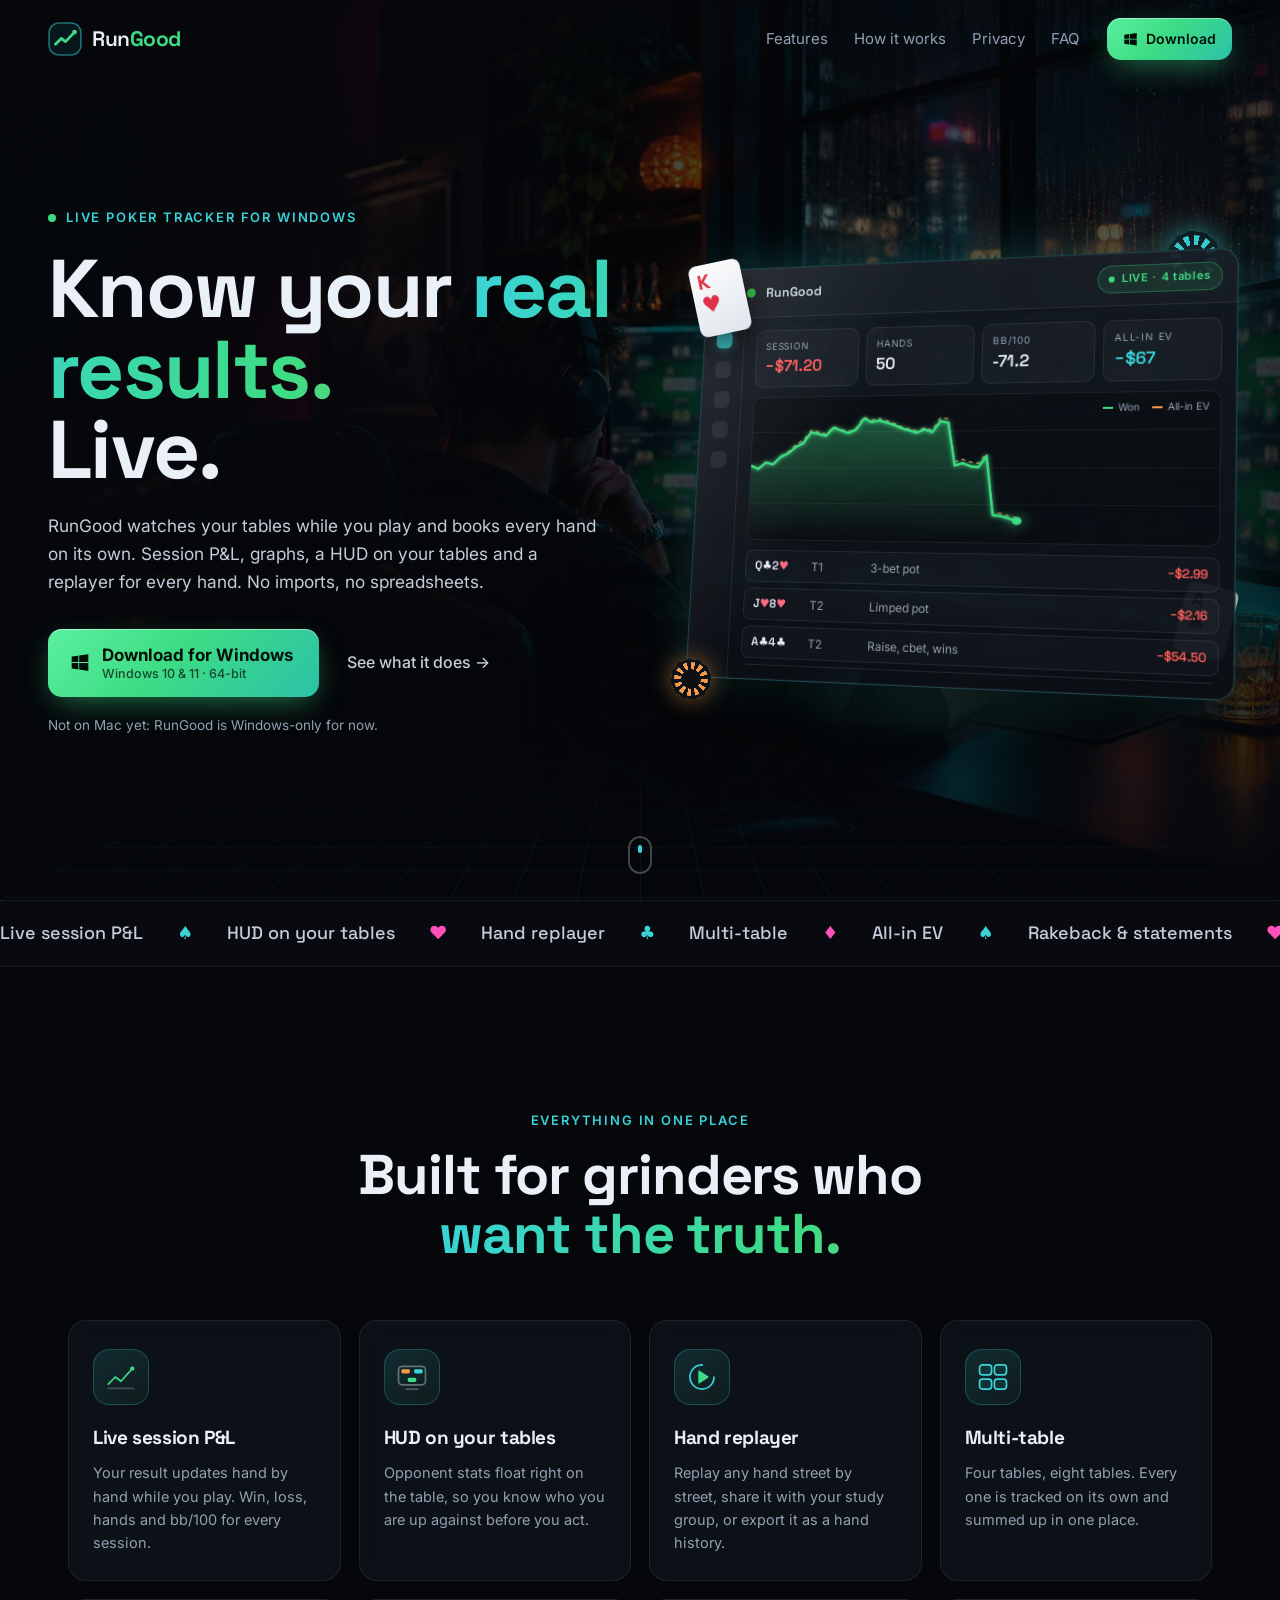
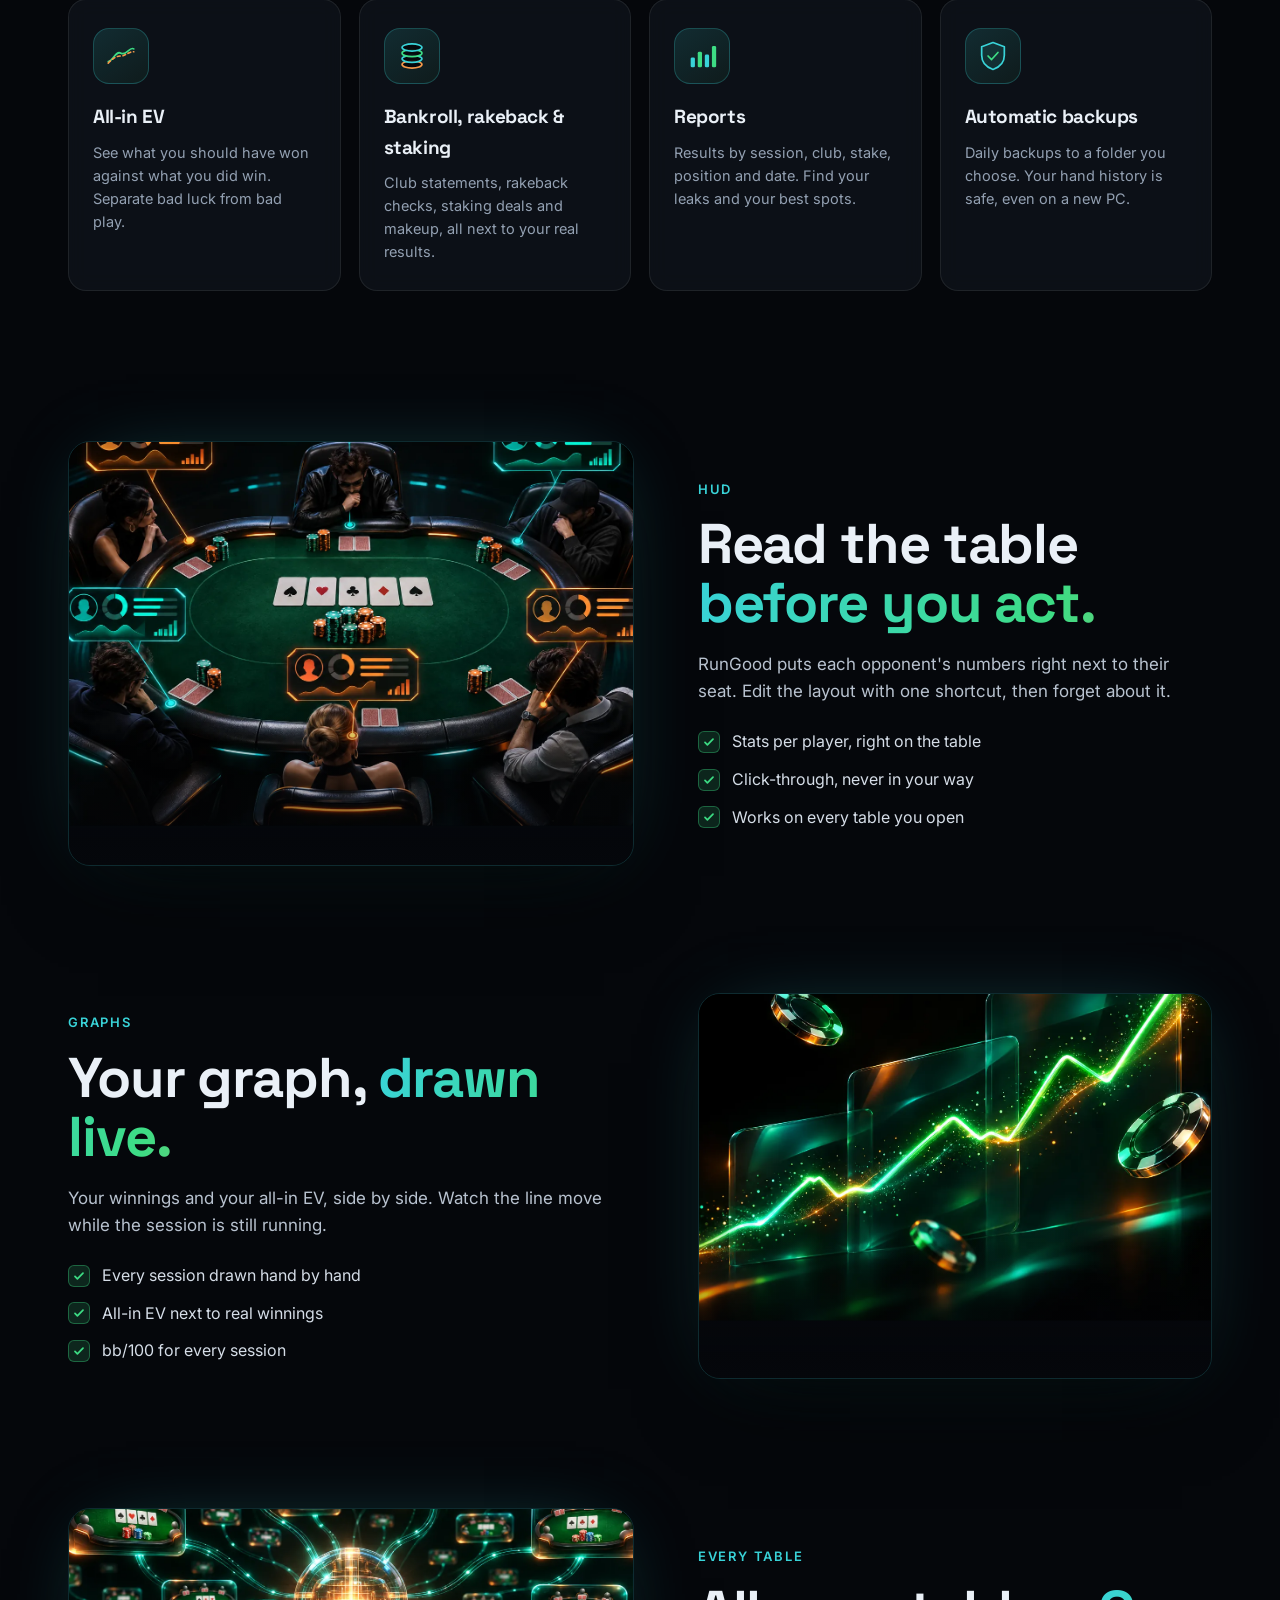
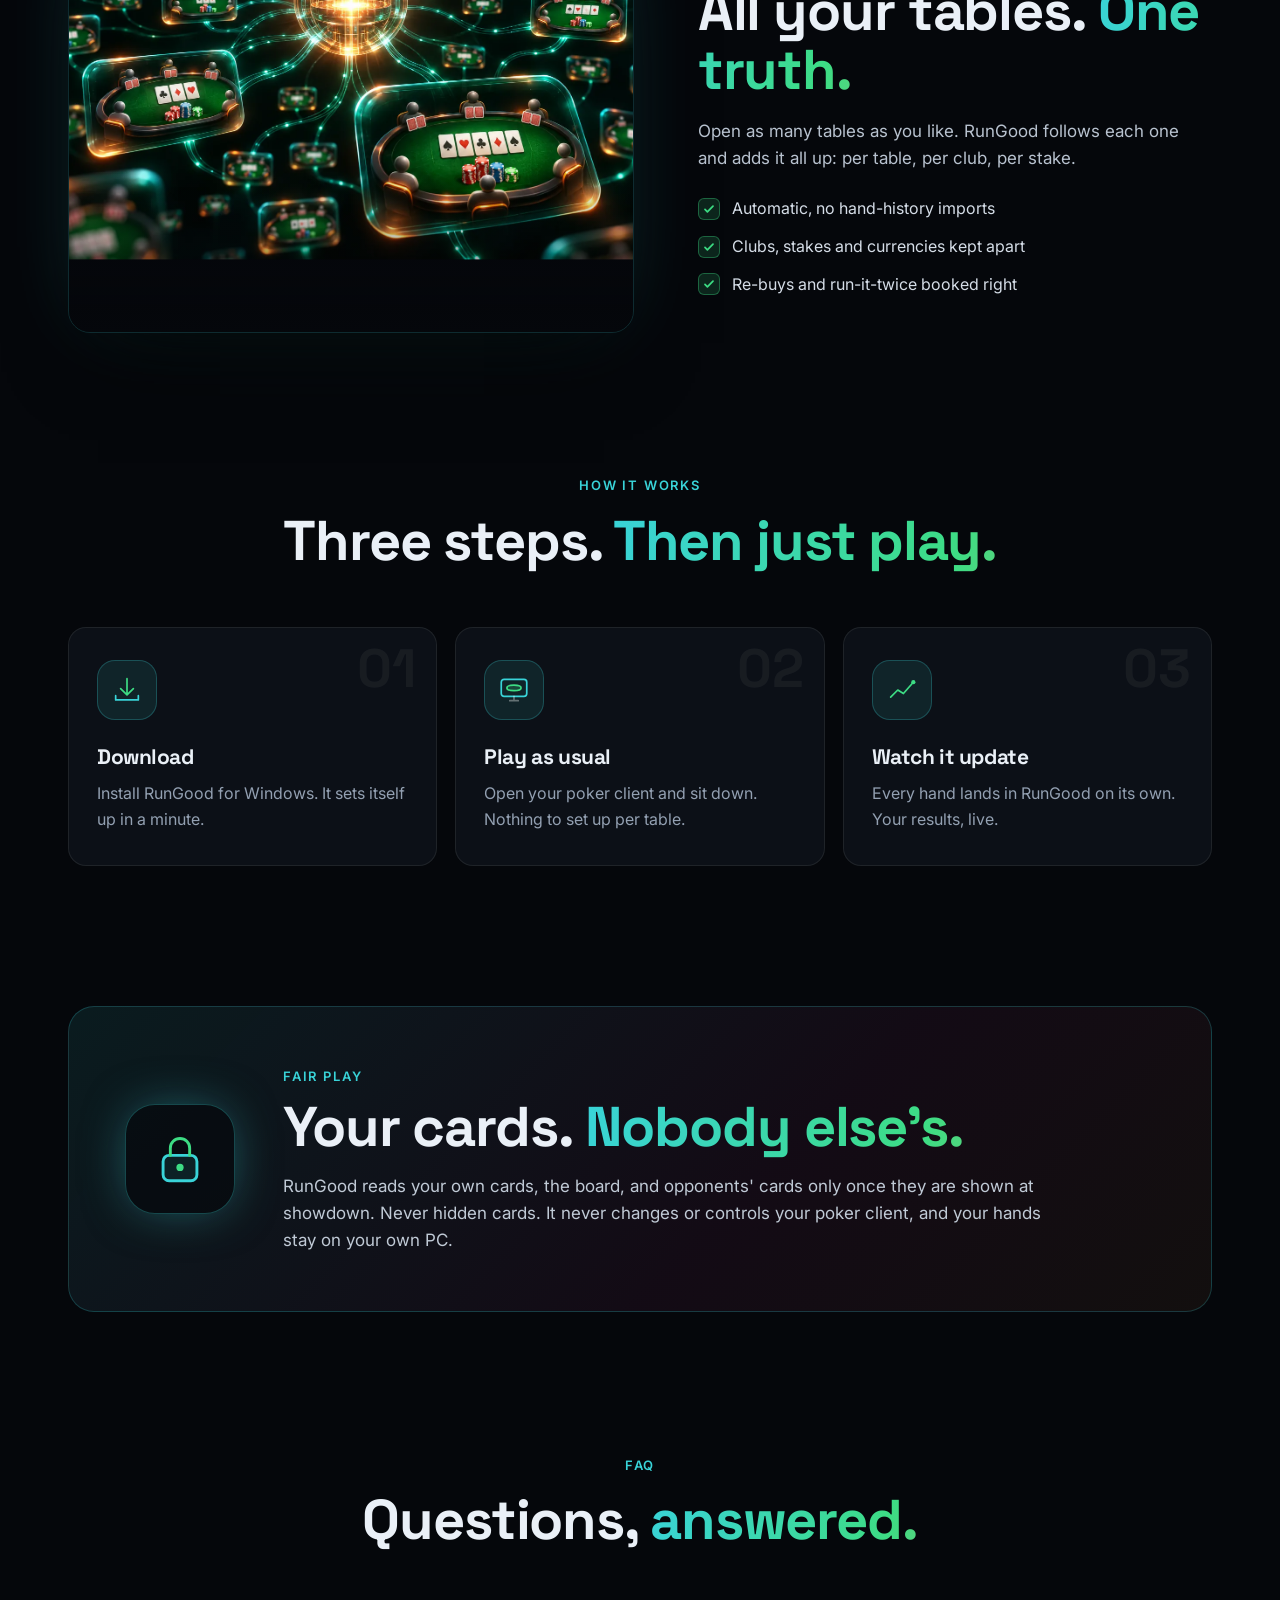
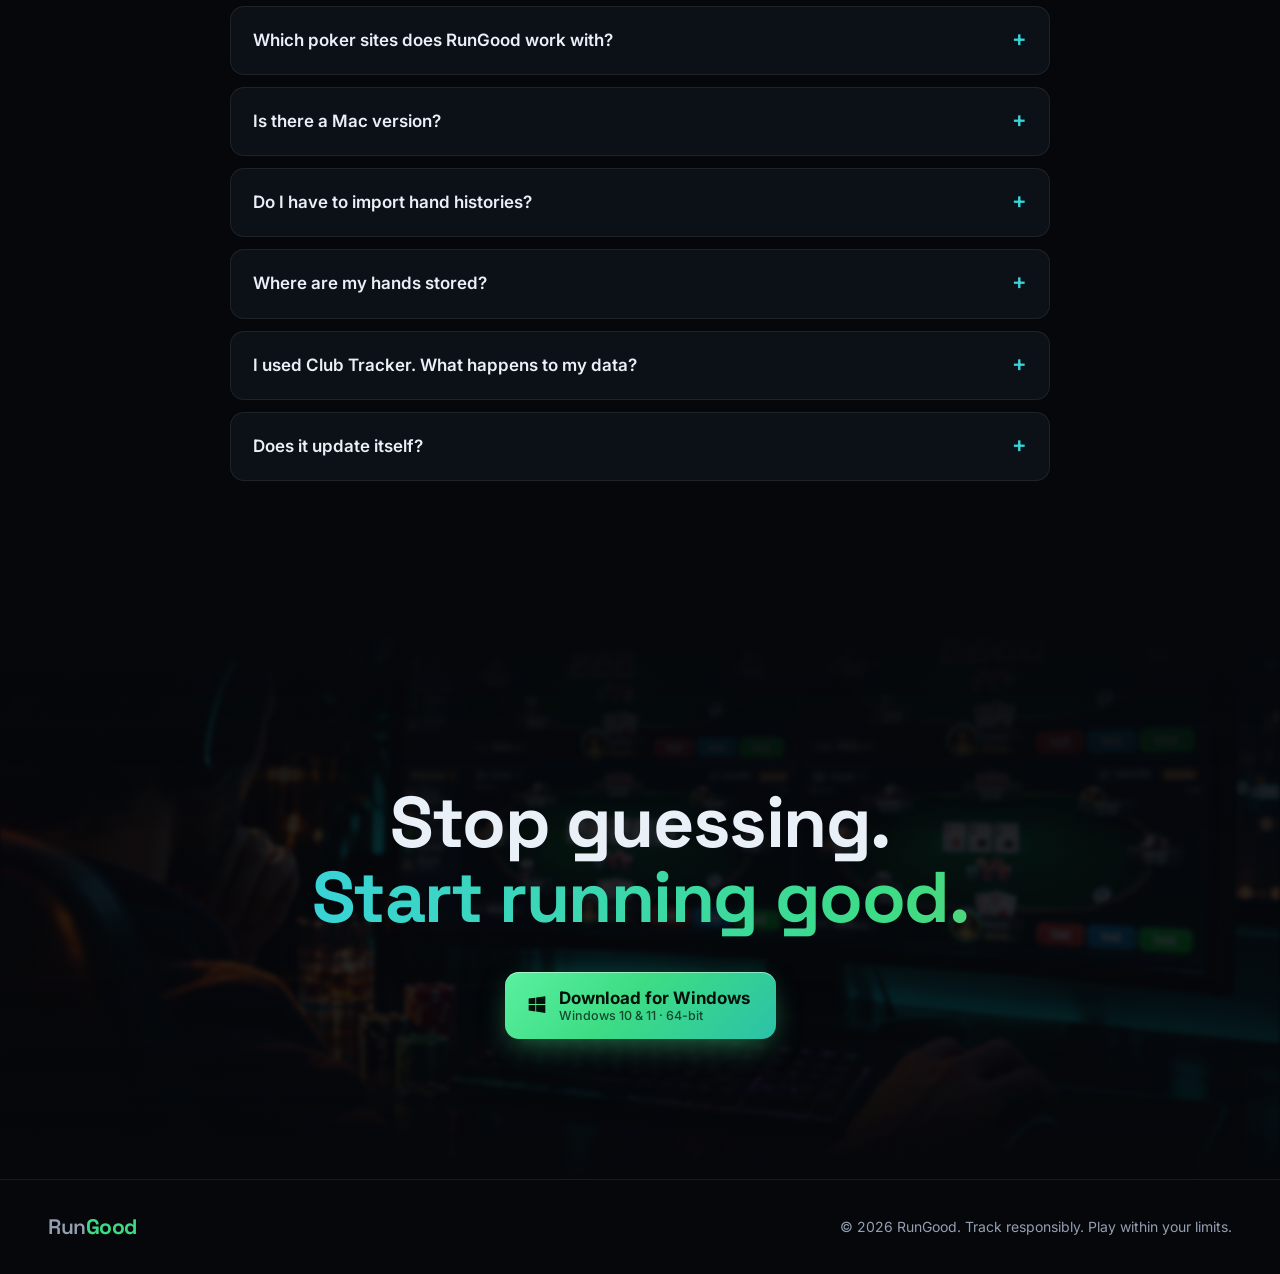
==== index.html @ 69726be5 "RunGood website" ====
<!doctype html>
<html lang="en">
<head>
<meta charset="utf-8">
<meta name="viewport" content="width=device-width, initial-scale=1">
<title>RunGood — Live poker tracker for Windows</title>
<meta name="description" content="RunGood tracks your online poker results live: session P&L, every hand, graphs, a HUD on your tables and a hand replayer. Download for Windows.">
<meta name="theme-color" content="#05070b">
<meta property="og:title" content="RunGood — Know your real results. Live.">
<meta property="og:description" content="Live session P&L, every hand, graphs, HUD and replayer. For Windows.">
<meta property="og:image" content="https://rungood.app/assets/hero-wide.jpg">
<meta property="og:url" content="https://rungood.app/">
<meta name="twitter:card" content="summary_large_image">
<link rel="icon" href="assets/favicon.svg" type="image/svg+xml">
<link rel="preconnect" href="https://fonts.googleapis.com">
<link rel="preconnect" href="https://fonts.gstatic.com" crossorigin>
<link href="https://fonts.googleapis.com/css2?family=Inter:wght@400;500;600&family=Space+Grotesk:wght@500;600;700&display=swap" rel="stylesheet">
<link rel="preload" as="image" href="assets/hero-wide.webp">
<link rel="stylesheet" href="styles.css">
</head>
<body>

<canvas id="bg-particles" aria-hidden="true"></canvas>
<div class="bg-glow" aria-hidden="true"><span class="g1"></span><span class="g2"></span><span class="g3"></span></div>

<header class="nav" id="nav">
  <a class="brand" href="#top" aria-label="RunGood home">
    <span class="brand-mark" aria-hidden="true">
      <svg viewBox="0 0 32 32"><rect x="1" y="1" width="30" height="30" rx="9" class="bm-box"/><path class="bm-line" d="M7 21 L12.5 15.5 L16.5 18.5 L25 9.5"/><circle class="bm-dot" cx="25" cy="9.5" r="2.2"/></svg>
    </span>
    <span class="brand-word">Run<b>Good</b></span>
  </a>
  <nav class="nav-links" aria-label="Main">
    <a href="#features">Features</a>
    <a href="#how">How it works</a>
    <a href="#privacy">Privacy</a>
    <a href="#faq">FAQ</a>
  </nav>
  <a class="btn btn-small" href="download/" data-download><svg class="win" viewBox="0 0 24 24" aria-hidden="true"><path d="M2 4.3 10 3.2v7.7H2zM11 3.1 22 1.5v9.4H11zM2 12h8v7.8l-8-1.1zM11 12h11v9.5l-11-1.6z"/></svg>Download</a>
</header>

<main id="top">

<!-- HERO -->
<section class="hero">
  <div class="hero-media" aria-hidden="true">
    <img class="hero-poster" src="assets/hero-wide.webp" alt="">
    <video class="hero-video" data-src="assets/hero-1.mp4" muted playsinline preload="none"></video>
    <video class="hero-video" data-src="assets/hero-2.mp4" muted playsinline preload="none"></video>
    <div class="hero-shade"></div>
    <div class="hero-grid"></div>
  </div>

  <div class="hero-inner">
    <div class="hero-copy">
      <p class="eyebrow reveal"><span class="pulse-dot"></span>Live poker tracker for Windows</p>
      <h1 class="reveal">Know your <span class="grad">real results.</span><br>Live.</h1>
      <p class="lede reveal">RunGood watches your tables while you play and books every hand on its own. Session P&amp;L, graphs, a HUD on your tables and a replayer for every hand. No imports, no spreadsheets.</p>
      <div class="cta-row reveal">
        <a class="btn btn-big" href="download/" data-download>
          <svg class="win" viewBox="0 0 24 24" aria-hidden="true"><path d="M2 4.3 10 3.2v7.7H2zM11 3.1 22 1.5v9.4H11zM2 12h8v7.8l-8-1.1zM11 12h11v9.5l-11-1.6z"/></svg>
          <span><b>Download for Windows</b><small>Windows 10 &amp; 11 · 64-bit</small></span>
        </a>
        <a class="btn-ghost" href="#features">See what it does <span aria-hidden="true">→</span></a>
      </div>
      <p class="fineprint reveal">Not on Mac yet: RunGood is Windows-only for now.</p>
    </div>

    <!-- 3D app window -->
    <div class="stage reveal" aria-hidden="true">
      <div class="app3d" id="app3d">
        <div class="app-glare"></div>
        <div class="app-top">
          <div class="dots"><i></i><i></i><i></i></div>
          <div class="app-title">RunGood</div>
          <div class="live-pill"><span class="pulse-dot"></span>LIVE · 4 tables</div>
        </div>
        <div class="app-body">
          <aside class="app-side">
            <i class="on"></i><i></i><i></i><i></i><i></i>
          </aside>
          <div class="app-main">
            <div class="kpis">
              <div class="kpi"><span>Session</span><b id="k-pl" class="up">+$0.00</b></div>
              <div class="kpi"><span>Hands</span><b id="k-hands">0</b></div>
              <div class="kpi"><span>bb/100</span><b id="k-bb">0.0</b></div>
              <div class="kpi"><span>All-in EV</span><b id="k-ev" class="teal">+$0</b></div>
            </div>
            <div class="chart">
              <svg viewBox="0 0 400 150" preserveAspectRatio="none">
                <defs>
                  <linearGradient id="fillg" x1="0" x2="0" y1="0" y2="1"><stop offset="0" stop-color="#3ddc84" stop-opacity=".35"/><stop offset="1" stop-color="#3ddc84" stop-opacity="0"/></linearGradient>
                  <filter id="glow"><feGaussianBlur stdDeviation="2.4" result="b"/><feMerge><feMergeNode in="b"/><feMergeNode in="SourceGraphic"/></feMerge></filter>
                </defs>
                <g class="gridlines"><line x1="0" y1="37" x2="400" y2="37"/><line x1="0" y1="75" x2="400" y2="75"/><line x1="0" y1="112" x2="400" y2="112"/></g>
                <path id="ev-path" class="ev-line" d=""/>
                <path id="fill-path" fill="url(#fillg)" d=""/>
                <path id="line-path" class="pl-line" filter="url(#glow)" d=""/>
                <circle id="line-dot" r="4" class="pl-dot"/>
              </svg>
              <div class="legend"><span class="lg-pl">Won</span><span class="lg-ev">All-in EV</span></div>
            </div>
            <div class="hands" id="hands"></div>
          </div>
        </div>
      </div>
      <div class="app-shadow"></div>
      <div class="float-chip c1"></div><div class="float-chip c2"></div><div class="float-card k1">A<span>♠</span></div><div class="float-card k2 red">K<span>♥</span></div>
    </div>
  </div>

  <div class="scroll-hint" aria-hidden="true"><span></span></div>
</section>

<!-- MARQUEE -->
<section class="marquee" aria-label="Highlights">
  <div class="marquee-track">
    <span>Live session P&amp;L</span><i>♠</i><span>HUD on your tables</span><i class="r">♥</i><span>Hand replayer</span><i>♣</i><span>Multi-table</span><i class="r">♦</i><span>All-in EV</span><i>♠</i><span>Rakeback &amp; statements</span><i class="r">♥</i><span>Staking deals</span><i>♣</i><span>Automatic backups</span><i class="r">♦</i>
    <span>Live session P&amp;L</span><i>♠</i><span>HUD on your tables</span><i class="r">♥</i><span>Hand replayer</span><i>♣</i><span>Multi-table</span><i class="r">♦</i><span>All-in EV</span><i>♠</i><span>Rakeback &amp; statements</span><i class="r">♥</i><span>Staking deals</span><i>♣</i><span>Automatic backups</span><i class="r">♦</i>
  </div>
</section>

<!-- FEATURES -->
<section class="section" id="features">
  <div class="section-head reveal">
    <p class="eyebrow">Everything in one place</p>
    <h2>Built for grinders who<br><span class="grad">want the truth.</span></h2>
  </div>
  <div class="features">
    <article class="feature reveal">
      <div class="ico ico-pl"><svg viewBox="0 0 48 48"><path class="ln" d="M6 34 L16 24 L24 30 L40 12"/><circle class="pt" cx="40" cy="12" r="3"/><path class="base" d="M6 40 H42"/></svg></div>
      <h3>Live session P&amp;L</h3>
      <p>Your result updates hand by hand while you play. Win, loss, hands and bb/100 for every session.</p>
    </article>
    <article class="feature reveal">
      <div class="ico ico-hud"><svg viewBox="0 0 48 48"><rect class="frame" x="5" y="9" width="38" height="26" rx="5"/><rect class="tag t1" x="9" y="13" width="12" height="6" rx="2"/><rect class="tag t2" x="27" y="13" width="12" height="6" rx="2"/><rect class="tag t3" x="18" y="25" width="12" height="6" rx="2"/><path class="base" d="M16 41 H32"/></svg></div>
      <h3>HUD on your tables</h3>
      <p>Opponent stats float right on the table, so you know who you are up against before you act.</p>
    </article>
    <article class="feature reveal">
      <div class="ico ico-replay"><svg viewBox="0 0 48 48"><circle class="ring" cx="24" cy="24" r="17"/><path class="play" d="M20 16 L32 24 L20 32 Z"/></svg></div>
      <h3>Hand replayer</h3>
      <p>Replay any hand street by street, share it with your study group, or export it as a hand history.</p>
    </article>
    <article class="feature reveal">
      <div class="ico ico-multi"><svg viewBox="0 0 48 48"><rect class="tb a" x="5" y="7" width="17" height="14" rx="4"/><rect class="tb b" x="26" y="7" width="17" height="14" rx="4"/><rect class="tb c" x="5" y="27" width="17" height="14" rx="4"/><rect class="tb d" x="26" y="27" width="17" height="14" rx="4"/></svg></div>
      <h3>Multi-table</h3>
      <p>Four tables, eight tables. Every one is tracked on its own and summed up in one place.</p>
    </article>
    <article class="feature reveal">
      <div class="ico ico-ev"><svg viewBox="0 0 48 48"><path class="ln" d="M6 32 C14 30 16 16 24 20 S36 10 42 14"/><path class="ln2" d="M6 34 C14 26 18 24 24 24 S34 18 42 18"/></svg></div>
      <h3>All-in EV</h3>
      <p>See what you should have won against what you did win. Separate bad luck from bad play.</p>
    </article>
    <article class="feature reveal">
      <div class="ico ico-bank"><svg viewBox="0 0 48 48"><ellipse class="chip c1" cx="24" cy="36" rx="14" ry="5"/><ellipse class="chip c2" cx="24" cy="28" rx="14" ry="5"/><ellipse class="chip c3" cx="24" cy="20" rx="14" ry="5"/><ellipse class="chip c4" cx="24" cy="12" rx="14" ry="5"/></svg></div>
      <h3>Bankroll, rakeback &amp; staking</h3>
      <p>Club statements, rakeback checks, staking deals and makeup, all next to your real results.</p>
    </article>
    <article class="feature reveal">
      <div class="ico ico-report"><svg viewBox="0 0 48 48"><rect class="bar b1" x="8" y="26" width="6" height="14" rx="2"/><rect class="bar b2" x="18" y="18" width="6" height="22" rx="2"/><rect class="bar b3" x="28" y="22" width="6" height="18" rx="2"/><rect class="bar b4" x="38" y="10" width="6" height="30" rx="2"/></svg></div>
      <h3>Reports</h3>
      <p>Results by session, club, stake, position and date. Find your leaks and your best spots.</p>
    </article>
    <article class="feature reveal">
      <div class="ico ico-backup"><svg viewBox="0 0 48 48"><path class="shield" d="M24 5 L40 11 V23 C40 33 33 40 24 43 C15 40 8 33 8 23 V11 Z"/><path class="check" d="M17 24 L22 29 L31 19"/></svg></div>
      <h3>Automatic backups</h3>
      <p>Daily backups to a folder you choose. Your hand history is safe, even on a new PC.</p>
    </article>
  </div>
</section>

<!-- SHOWCASE -->
<section class="showcase">
  <div class="show-row reveal">
    <div class="show-art tilt"><img src="assets/art-hud.webp" alt="Poker table with glowing stat badges above every seat" loading="lazy"></div>
    <div class="show-copy">
      <p class="eyebrow">HUD</p>
      <h2>Read the table <span class="grad">before you act.</span></h2>
      <p>RunGood puts each opponent's numbers right next to their seat. Edit the layout with one shortcut, then forget about it.</p>
      <ul class="ticks"><li>Stats per player, right on the table</li><li>Click-through, never in your way</li><li>Works on every table you open</li></ul>
    </div>
  </div>
  <div class="show-row flip reveal">
    <div class="show-art tilt"><img src="assets/art-graph.webp" alt="Glowing results graph rising through glass panels" loading="lazy"></div>
    <div class="show-copy">
      <p class="eyebrow">Graphs</p>
      <h2>Your graph, <span class="grad">drawn live.</span></h2>
      <p>Your winnings and your all-in EV, side by side. Watch the line move while the session is still running.</p>
      <ul class="ticks"><li>Every session drawn hand by hand</li><li>All-in EV next to real winnings</li><li>bb/100 for every session</li></ul>
    </div>
  </div>
  <div class="show-row reveal">
    <div class="show-art tilt"><img src="assets/art-tables.webp" alt="Many poker tables connected to one glowing core" loading="lazy"></div>
    <div class="show-copy">
      <p class="eyebrow">Every table</p>
      <h2>All your tables. <span class="grad">One truth.</span></h2>
      <p>Open as many tables as you like. RunGood follows each one and adds it all up: per table, per club, per stake.</p>
      <ul class="ticks"><li>Automatic, no hand-history imports</li><li>Clubs, stakes and currencies kept apart</li><li>Re-buys and run-it-twice booked right</li></ul>
    </div>
  </div>
</section>

<!-- HOW -->
<section class="section" id="how">
  <div class="section-head reveal">
    <p class="eyebrow">How it works</p>
    <h2>Three steps. <span class="grad">Then just play.</span></h2>
  </div>
  <ol class="steps">
    <li class="step reveal"><span class="num">01</span><div class="step-ico"><svg viewBox="0 0 48 48"><path class="arrow" d="M24 8 V30 M15 22 L24 31 L33 22"/><path class="tray" d="M8 32 V38 H40 V32"/></svg></div><h3>Download</h3><p>Install RunGood for Windows. It sets itself up in a minute.</p></li>
    <li class="step reveal"><span class="num">02</span><div class="step-ico"><svg viewBox="0 0 48 48"><rect class="scr" x="6" y="9" width="36" height="24" rx="4"/><path class="tbl" d="M14 21 C14 16 34 16 34 21 C34 26 14 26 14 21 Z"/><path class="stand" d="M18 39 H30 M24 33 V39"/></svg></div><h3>Play as usual</h3><p>Open your poker client and sit down. Nothing to set up per table.</p></li>
    <li class="step reveal"><span class="num">03</span><div class="step-ico"><svg viewBox="0 0 48 48"><path class="ln" d="M8 34 L18 24 L26 29 L40 13"/><circle class="pt" cx="40" cy="13" r="3"/></svg></div><h3>Watch it update</h3><p>Every hand lands in RunGood on its own. Your results, live.</p></li>
  </ol>
</section>

<!-- PRIVACY -->
<section class="section privacy" id="privacy">
  <div class="privacy-card reveal">
    <div class="lock"><svg viewBox="0 0 48 48"><rect class="body" x="10" y="21" width="28" height="21" rx="5"/><path class="shackle" d="M16 21 V15 A8 8 0 0 1 32 15 V21"/><circle class="key" cx="24" cy="31" r="3"/></svg></div>
    <div>
      <p class="eyebrow">Fair play</p>
      <h2>Your cards. <span class="grad">Nobody else's.</span></h2>
      <p>RunGood reads your own cards, the board, and opponents' cards only once they are shown at showdown. Never hidden cards. It never changes or controls your poker client, and your hands stay on your own PC.</p>
    </div>
  </div>
</section>

<!-- FAQ -->
<section class="section" id="faq">
  <div class="section-head reveal">
    <p class="eyebrow">FAQ</p>
    <h2>Questions, <span class="grad">answered.</span></h2>
  </div>
  <div class="faq">
    <details class="reveal"><summary>Which poker sites does RunGood work with?</summary><p>RunGood is built for ClubGG cash games today. More poker apps are planned.</p></details>
    <details class="reveal"><summary>Is there a Mac version?</summary><p>Not yet. RunGood runs on Windows 10 and 11 (64-bit).</p></details>
    <details class="reveal"><summary>Do I have to import hand histories?</summary><p>No. RunGood picks up every hand on its own while you play.</p></details>
    <details class="reveal"><summary>Where are my hands stored?</summary><p>On your own PC. You can add automatic backups to any folder you like.</p></details>
    <details class="reveal"><summary>I used Club Tracker. What happens to my data?</summary><p>RunGood is the new name for Club Tracker. It updates itself and keeps all your hands, settings and nicknames.</p></details>
    <details class="reveal"><summary>Does it update itself?</summary><p>Yes. New versions install on their own the next time you open RunGood.</p></details>
  </div>
</section>

<!-- FINAL CTA -->
<section class="final">
  <div class="final-inner reveal">
    <h2>Stop guessing.<br><span class="grad">Start running good.</span></h2>
    <a class="btn btn-big" href="download/" data-download>
      <svg class="win" viewBox="0 0 24 24" aria-hidden="true"><path d="M2 4.3 10 3.2v7.7H2zM11 3.1 22 1.5v9.4H11zM2 12h8v7.8l-8-1.1zM11 12h11v9.5l-11-1.6z"/></svg>
      <span><b>Download for Windows</b><small>Windows 10 &amp; 11 · 64-bit</small></span>
    </a>
  </div>
</section>

</main>

<footer class="foot">
  <span class="brand-word">Run<b>Good</b></span>
  <span>© 2026 RunGood. Track responsibly. Play within your limits.</span>
</footer>

<script src="main.js" defer></script>
</body>
</html>
---- styles.css ----
:root {
  --bg: #05070b;
  --bg2: #0a0e15;
  --surface: rgba(16, 21, 29, .72);
  --line: rgba(255, 255, 255, .08);
  --ink: #eaf0f7;
  --muted: #93a0b2;
  --teal: #39d3d8;
  --green: #3ddc84;
  --orange: #f5994a;
  --pink: #ff4fb8;
  --red: #ff5b5b;
  --radius: 18px;
  --head: 'Space Grotesk', system-ui, sans-serif;
  --body: 'Inter', system-ui, sans-serif;
  color-scheme: dark;
}
* { box-sizing: border-box; }
html { scroll-behavior: smooth; }
body {
  margin: 0; background: var(--bg); color: var(--ink); font: 400 16px/1.6 var(--body);
  -webkit-font-smoothing: antialiased; overflow-x: hidden;
}
img { max-width: 100%; display: block; }
a { color: inherit; }
h1, h2, h3 { font-family: var(--head); letter-spacing: -.02em; margin: 0; }
p { margin: 0; }

.grad {
  background: linear-gradient(100deg, var(--teal) 0%, var(--green) 45%, var(--orange) 100%);
  background-size: 200% 100%;
  -webkit-background-clip: text; background-clip: text; color: transparent;
  animation: gradshift 8s ease-in-out infinite;
}
@keyframes gradshift { 0%,100% { background-position: 0% 50%; } 50% { background-position: 100% 50%; } }

/* ---------- ambient background ---------- */
#bg-particles { position: fixed; inset: 0; width: 100%; height: 100%; z-index: 0; pointer-events: none; opacity: .55; }
.bg-glow { position: fixed; inset: 0; z-index: 0; pointer-events: none; overflow: hidden; }
.bg-glow span { position: absolute; width: 46vmax; height: 46vmax; border-radius: 50%; filter: blur(90px); opacity: .16; }
.bg-glow .g1 { background: var(--teal); left: -12vmax; top: 60vh; animation: drift1 26s ease-in-out infinite; }
.bg-glow .g2 { background: var(--pink); right: -16vmax; top: 120vh; animation: drift2 32s ease-in-out infinite; opacity: .10; }
.bg-glow .g3 { background: var(--orange); left: 30vw; top: 220vh; animation: drift1 38s ease-in-out infinite reverse; opacity: .08; }
@keyframes drift1 { 0%,100% { transform: translate(0,0) scale(1); } 50% { transform: translate(8vw,-6vh) scale(1.15); } }
@keyframes drift2 { 0%,100% { transform: translate(0,0) scale(1); } 50% { transform: translate(-10vw,8vh) scale(.9); } }
main, .foot, .nav { position: relative; z-index: 1; }

/* ---------- nav ---------- */
.nav {
  position: fixed; top: 0; left: 0; right: 0; z-index: 50; display: flex; align-items: center; gap: 28px;
  padding: 18px clamp(16px, 4vw, 48px); transition: background .3s, backdrop-filter .3s, padding .3s, border-color .3s;
  border-bottom: 1px solid transparent;
}
.nav.scrolled { background: rgba(5,7,11,.72); backdrop-filter: blur(14px) saturate(1.4); -webkit-backdrop-filter: blur(14px) saturate(1.4); padding-top: 12px; padding-bottom: 12px; border-color: var(--line); }
.brand { display: flex; align-items: center; gap: 10px; text-decoration: none; }
.brand-mark svg { width: 34px; height: 34px; display: block; }
.bm-box { fill: rgba(57,211,216,.08); stroke: rgba(57,211,216,.5); stroke-width: 1.5; }
.bm-line { fill: none; stroke: var(--green); stroke-width: 2.6; stroke-linecap: round; stroke-linejoin: round; stroke-dasharray: 30; stroke-dashoffset: 30; animation: draw 2.6s ease-out .3s forwards, glowpulse 3s ease-in-out 3s infinite; }
.bm-dot { fill: var(--green); animation: blink 2s ease-in-out infinite; }
@keyframes draw { to { stroke-dashoffset: 0; } }
@keyframes glowpulse { 0%,100% { filter: drop-shadow(0 0 0 rgba(61,220,132,0)); } 50% { filter: drop-shadow(0 0 4px rgba(61,220,132,.9)); } }
@keyframes blink { 0%,100% { opacity: 1; } 50% { opacity: .35; } }
.brand-word { font-family: var(--head); font-weight: 600; font-size: 21px; letter-spacing: -.02em; }
.brand-word b { font-weight: 700; color: var(--green); }
.nav-links { display: flex; gap: 26px; margin-left: auto; }
.nav-links a { text-decoration: none; color: var(--muted); font-size: 15px; transition: color .2s; }
.nav-links a:hover { color: var(--ink); }

/* ---------- buttons ---------- */
.btn {
  position: relative; display: inline-flex; align-items: center; gap: 12px; text-decoration: none; color: #04110a;
  background: linear-gradient(135deg, #5af0a0, var(--green) 45%, #2bc2a8); border-radius: 14px; font-weight: 600;
  box-shadow: 0 10px 30px -8px rgba(61,220,132,.55), inset 0 1px 0 rgba(255,255,255,.45); overflow: hidden;
  transition: transform .2s, box-shadow .2s;
}
.btn::after { content: ''; position: absolute; inset: 0; background: linear-gradient(110deg, transparent 30%, rgba(255,255,255,.5) 50%, transparent 70%); transform: translateX(-120%); animation: shine 4.5s ease-in-out infinite; }
@keyframes shine { 0%, 60% { transform: translateX(-120%); } 85%, 100% { transform: translateX(120%); } }
.btn:hover { transform: translateY(-2px); box-shadow: 0 16px 40px -8px rgba(61,220,132,.7), inset 0 1px 0 rgba(255,255,255,.5); }
.btn .win { width: 20px; height: 20px; fill: currentColor; flex: none; }
.btn-small { padding: 10px 16px; font-size: 14px; gap: 8px; }
.btn-small .win { width: 15px; height: 15px; }
.btn-big { padding: 16px 26px 16px 22px; }
.btn-big span { display: flex; flex-direction: column; line-height: 1.2; text-align: left; }
.btn-big b { font-size: 17px; }
.btn-big small { font-size: 12.5px; font-weight: 500; opacity: .72; }
.btn-ghost { color: var(--ink); text-decoration: none; font-weight: 500; padding: 14px 6px; opacity: .85; transition: opacity .2s; }
.btn-ghost:hover { opacity: 1; }
.btn-ghost span { display: inline-block; transition: transform .2s; }
.btn-ghost:hover span { transform: translateX(4px); }

/* ---------- hero ---------- */
.hero { position: relative; min-height: 100vh; min-height: 100svh; display: flex; align-items: center; overflow: hidden; }
.hero-media { position: absolute; inset: 0; z-index: 0; }
.hero-poster, .hero-video { position: absolute; inset: 0; width: 100%; height: 100%; object-fit: cover; }
.hero-video { opacity: 0; transition: opacity 1.4s ease; }
.hero-video.on { opacity: 1; }
.hero-poster, .hero-video { filter: saturate(1.15) brightness(.62); transform: scale(1.04); }
.hero-shade {
  position: absolute; inset: 0;
  background:
    linear-gradient(90deg, rgba(5,7,11,.96) 0%, rgba(5,7,11,.82) 34%, rgba(5,7,11,.35) 62%, rgba(5,7,11,.55) 100%),
    linear-gradient(180deg, rgba(5,7,11,.55) 0%, rgba(5,7,11,0) 25%, rgba(5,7,11,0) 70%, var(--bg) 100%);
}
.hero-grid {
  position: absolute; inset: -50% 0 0; opacity: .14;
  background-image: linear-gradient(rgba(57,211,216,.5) 1px, transparent 1px), linear-gradient(90deg, rgba(57,211,216,.5) 1px, transparent 1px);
  background-size: 64px 64px; transform: perspective(600px) rotateX(62deg); transform-origin: bottom;
  mask-image: linear-gradient(0deg, #000 0%, transparent 55%); -webkit-mask-image: linear-gradient(0deg, #000 0%, transparent 55%);
  animation: gridmove 6s linear infinite;
}
@keyframes gridmove { to { background-position: 0 64px; } }
.hero-inner {
  position: relative; z-index: 2; width: 100%; max-width: 1320px; margin: 0 auto; padding: 120px clamp(16px, 4vw, 48px) 80px;
  display: grid; grid-template-columns: minmax(0, 1.02fr) minmax(0, 1fr); gap: clamp(24px, 4vw, 64px); align-items: center;
}
.eyebrow { display: inline-flex; align-items: center; gap: 10px; color: var(--teal); font-weight: 600; font-size: 13px; letter-spacing: .14em; text-transform: uppercase; }
.pulse-dot { width: 8px; height: 8px; border-radius: 50%; background: var(--green); box-shadow: 0 0 0 0 rgba(61,220,132,.7); animation: pulse 2s infinite; flex: none; }
@keyframes pulse { 0% { box-shadow: 0 0 0 0 rgba(61,220,132,.7); } 70% { box-shadow: 0 0 0 10px rgba(61,220,132,0); } 100% { box-shadow: 0 0 0 0 rgba(61,220,132,0); } }
h1 { font-size: clamp(44px, 6.4vw, 88px); line-height: .98; font-weight: 700; margin: 20px 0 22px; }
.lede { color: #c4cdd9; font-size: clamp(16px, 1.35vw, 19px); max-width: 560px; }
.cta-row { display: flex; flex-wrap: wrap; align-items: center; gap: 14px 22px; margin-top: 34px; }
.fineprint { margin-top: 18px; color: var(--muted); font-size: 13.5px; }

/* 3D app window */
.stage { position: relative; perspective: 1400px; height: 520px; display: flex; align-items: center; justify-content: center; }
.app3d {
  position: relative; width: min(560px, 100%); border-radius: 18px; overflow: hidden;
  background: linear-gradient(180deg, rgba(18,24,33,.94), rgba(10,14,20,.96));
  border: 1px solid rgba(57,211,216,.25);
  box-shadow: 0 40px 90px -20px rgba(0,0,0,.85), 0 0 0 1px rgba(255,255,255,.04) inset, 0 0 60px -10px rgba(57,211,216,.35);
  transform-style: preserve-3d; transform: rotateY(-16deg) rotateX(7deg);
  animation: sway 9s ease-in-out infinite; will-change: transform;
}
@keyframes sway {
  0%,100% { transform: translateY(0) rotateY(-17deg) rotateX(7deg) rotateZ(.5deg); }
  50% { transform: translateY(-14px) rotateY(-6deg) rotateX(4deg) rotateZ(-.4deg); }
}
.app-glare { position: absolute; inset: 0; pointer-events: none; z-index: 3; background: linear-gradient(115deg, rgba(255,255,255,.10) 0%, rgba(255,255,255,0) 32%); mix-blend-mode: screen; }
.app-shadow { position: absolute; bottom: 8px; left: 18%; right: 18%; height: 40px; border-radius: 50%; background: radial-gradient(rgba(57,211,216,.35), transparent 70%); filter: blur(20px); animation: shadowpulse 9s ease-in-out infinite; }
@keyframes shadowpulse { 0%,100% { transform: scaleX(1); opacity: .8; } 50% { transform: scaleX(.85); opacity: .5; } }
.app-top { display: flex; align-items: center; gap: 12px; padding: 12px 14px; border-bottom: 1px solid var(--line); background: rgba(255,255,255,.02); }
.dots { display: flex; gap: 6px; }
.dots i { width: 10px; height: 10px; border-radius: 50%; background: #2a313b; }
.dots i:first-child { background: #ff5f57; } .dots i:nth-child(2) { background: #febc2e; } .dots i:nth-child(3) { background: #28c840; }
.app-title { font-family: var(--head); font-weight: 600; font-size: 14px; color: #cfd8e3; }
.live-pill { margin-left: auto; display: flex; align-items: center; gap: 7px; font-size: 11px; font-weight: 600; letter-spacing: .06em; color: var(--green); background: rgba(61,220,132,.1); border: 1px solid rgba(61,220,132,.3); padding: 4px 10px; border-radius: 99px; }
.live-pill .pulse-dot { width: 6px; height: 6px; }
.app-body { display: flex; }
.app-side { width: 46px; padding: 14px 0; display: flex; flex-direction: column; align-items: center; gap: 14px; border-right: 1px solid var(--line); }
.app-side i { width: 18px; height: 18px; border-radius: 6px; background: rgba(255,255,255,.07); }
.app-side i.on { background: var(--teal); box-shadow: 0 0 12px rgba(57,211,216,.6); }
.app-main { flex: 1; padding: 14px; min-width: 0; }
.kpis { display: grid; grid-template-columns: repeat(4, minmax(0,1fr)); gap: 8px; }
.kpi { background: rgba(255,255,255,.03); border: 1px solid var(--line); border-radius: 10px; padding: 8px 10px; min-width: 0; }
.kpi span { display: block; font-size: 10px; color: var(--muted); text-transform: uppercase; letter-spacing: .08em; }
.kpi b { display: block; font-family: var(--head); font-size: 17px; font-weight: 600; white-space: nowrap; overflow: hidden; text-overflow: ellipsis; transition: color .3s; }
.kpi b.up { color: var(--green); } .kpi b.down { color: var(--red); } .kpi b.teal { color: var(--teal); }
.kpi b.flash { animation: flash .6s ease; }
@keyframes flash { 0% { text-shadow: 0 0 14px currentColor; } 100% { text-shadow: none; } }
.chart { position: relative; margin-top: 10px; height: 150px; border-radius: 10px; border: 1px solid var(--line); background: rgba(0,0,0,.25); overflow: hidden; }
.chart svg { width: 100%; height: 100%; display: block; }
.gridlines line { stroke: rgba(255,255,255,.05); stroke-width: 1; }
.pl-line { fill: none; stroke: var(--green); stroke-width: 2.4; stroke-linejoin: round; stroke-linecap: round; vector-effect: non-scaling-stroke; }
.ev-line { fill: none; stroke: var(--orange); stroke-width: 1.6; stroke-dasharray: 4 4; opacity: .75; vector-effect: non-scaling-stroke; }
.pl-dot { fill: var(--green); filter: drop-shadow(0 0 6px var(--green)); }
.legend { position: absolute; top: 6px; right: 10px; display: flex; gap: 12px; font-size: 10px; color: var(--muted); }
.legend span::before { content: ''; display: inline-block; width: 10px; height: 2px; margin-right: 5px; vertical-align: middle; }
.lg-pl::before { background: var(--green); } .lg-ev::before { background: var(--orange); }
.hands { margin-top: 10px; display: flex; flex-direction: column; gap: 6px; height: 118px; overflow: hidden; }
.hand { display: grid; grid-template-columns: 54px 56px minmax(0,1fr) 72px; align-items: center; gap: 8px; font-size: 12px; padding: 6px 10px; border-radius: 8px; background: rgba(255,255,255,.025); border: 1px solid var(--line); animation: slidein .5s ease; }
@keyframes slidein { from { opacity: 0; transform: translateY(-10px); } }
.hand .cards { font-family: var(--head); font-weight: 600; letter-spacing: .02em; }
.hand .cards .r { color: #ff6b81; }
.hand .tbl { color: var(--muted); }
.hand .act { color: var(--muted); white-space: nowrap; overflow: hidden; text-overflow: ellipsis; }
.hand .amt { text-align: right; font-weight: 600; font-family: var(--head); }
.hand .amt.up { color: var(--green); } .hand .amt.down { color: var(--red); }

.float-chip, .float-card { position: absolute; z-index: 4; pointer-events: none; }
.float-chip { width: 54px; height: 54px; border-radius: 50%; background: radial-gradient(circle at 50% 50%, #0b0f14 0 34%, transparent 35%), repeating-conic-gradient(var(--teal) 0 15deg, #0d1218 15deg 30deg); box-shadow: 0 0 24px rgba(57,211,216,.5), inset 0 0 0 4px #0d1218; }
.float-chip.c1 { top: 4%; right: 2%; animation: bob 6s ease-in-out infinite; }
.float-chip.c2 { bottom: 6%; left: 0; width: 40px; height: 40px; background: radial-gradient(circle at 50% 50%, #0b0f14 0 34%, transparent 35%), repeating-conic-gradient(var(--orange) 0 15deg, #0d1218 15deg 30deg); box-shadow: 0 0 22px rgba(245,153,74,.5), inset 0 0 0 3px #0d1218; animation: bob 7s ease-in-out infinite reverse; }
.float-card { width: 52px; height: 72px; border-radius: 8px; background: linear-gradient(160deg, #fdfdfd, #dfe5ec); color: #0b0f14; font: 700 20px/1 var(--head); padding: 7px; box-shadow: 0 14px 30px rgba(0,0,0,.6); display: flex; flex-direction: column; gap: 2px; }
.float-card span { font-size: 22px; }
.float-card.red { color: #e0314b; }
.float-card.k1 { bottom: 14%; right: 0; transform: rotate(14deg); animation: bobr 8s ease-in-out infinite; }
.float-card.k2 { top: 10%; left: 4%; transform: rotate(-12deg); animation: bobl 7.5s ease-in-out infinite; }
@keyframes bob { 0%,100% { transform: translateY(0) rotate(0); } 50% { transform: translateY(-16px) rotate(20deg); } }
@keyframes bobr { 0%,100% { transform: translateY(0) rotate(14deg); } 50% { transform: translateY(-18px) rotate(6deg); } }
@keyframes bobl { 0%,100% { transform: translateY(0) rotate(-12deg); } 50% { transform: translateY(-14px) rotate(-4deg); } }

.scroll-hint { position: absolute; bottom: 26px; left: 50%; transform: translateX(-50%); z-index: 2; width: 24px; height: 38px; border: 2px solid rgba(255,255,255,.25); border-radius: 14px; }
.scroll-hint span { position: absolute; left: 50%; top: 7px; width: 4px; height: 8px; margin-left: -2px; border-radius: 2px; background: var(--teal); animation: wheel 1.8s ease-in-out infinite; }
@keyframes wheel { 0% { opacity: 0; transform: translateY(0); } 30% { opacity: 1; } 100% { opacity: 0; transform: translateY(12px); } }

/* ---------- marquee ---------- */
.marquee { border-block: 1px solid var(--line); background: rgba(10,14,21,.6); overflow: hidden; padding: 18px 0; }
.marquee-track { display: flex; gap: 34px; width: max-content; animation: marquee 38s linear infinite; align-items: center; }
.marquee span { font-family: var(--head); font-weight: 500; font-size: 18px; color: #c4cdd9; white-space: nowrap; }
.marquee i { font-style: normal; color: var(--teal); font-size: 18px; }
.marquee i.r { color: var(--pink); }
@keyframes marquee { to { transform: translateX(-50%); } }

/* ---------- sections ---------- */
.section { max-width: 1240px; margin: 0 auto; padding: clamp(80px, 11vw, 140px) clamp(16px, 4vw, 48px) 0; }
.section-head { text-align: center; margin-bottom: 56px; }
.section-head .eyebrow { justify-content: center; }
h2 { font-size: clamp(32px, 4.4vw, 56px); line-height: 1.05; font-weight: 700; margin-top: 14px; }

.features { display: grid; grid-template-columns: repeat(4, minmax(0, 1fr)); gap: 18px; }
.feature {
  position: relative; padding: 28px 24px 26px; border-radius: var(--radius); background: var(--surface);
  border: 1px solid var(--line); overflow: hidden; transition: transform .35s, border-color .35s, box-shadow .35s;
  backdrop-filter: blur(10px); -webkit-backdrop-filter: blur(10px);
}
.feature::before { content: ''; position: absolute; inset: 0; background: radial-gradient(400px circle at var(--mx, 50%) var(--my, 0%), rgba(57,211,216,.14), transparent 45%); opacity: 0; transition: opacity .35s; pointer-events: none; }
.feature:hover { transform: translateY(-6px); border-color: rgba(57,211,216,.35); box-shadow: 0 24px 60px -24px rgba(57,211,216,.35); }
.feature:hover::before { opacity: 1; }
.feature h3 { font-size: 19px; margin: 18px 0 8px; }
.feature p { color: var(--muted); font-size: 14.5px; }

/* animated icons */
.ico { width: 56px; height: 56px; border-radius: 16px; display: grid; place-items: center; background: linear-gradient(145deg, rgba(57,211,216,.14), rgba(61,220,132,.06)); border: 1px solid rgba(57,211,216,.25); }
.ico svg, .step-ico svg, .lock svg { width: 34px; height: 34px; overflow: visible; }
.ico svg *, .step-ico svg *, .lock svg * { fill: none; stroke-width: 2.4; stroke-linecap: round; stroke-linejoin: round; }
.ico-pl .ln, .step-ico .ln { stroke: var(--green); stroke-dasharray: 52; animation: drawloop 3.2s ease-in-out infinite; }
.ico-pl .pt, .step-ico .pt { fill: var(--green); stroke: none; animation: blink 1.6s infinite; }
.ico-pl .base { stroke: rgba(255,255,255,.2); }
@keyframes drawloop { 0% { stroke-dashoffset: 52; } 55%, 80% { stroke-dashoffset: 0; } 100% { stroke-dashoffset: -52; } }
.ico-hud .frame { stroke: rgba(255,255,255,.35); }
.ico-hud .tag { fill: var(--teal); stroke: none; animation: tagpop 3s ease-in-out infinite; transform-box: fill-box; transform-origin: center; }
.ico-hud .t1 { fill: var(--orange); } .ico-hud .t2 { animation-delay: .5s; } .ico-hud .t3 { animation-delay: 1s; fill: var(--green); }
.ico-hud .base { stroke: rgba(255,255,255,.25); }
@keyframes tagpop { 0%,100% { transform: scale(1); opacity: 1; } 40% { transform: scale(.6); opacity: .4; } 55% { transform: scale(1.15); opacity: 1; } }
.ico-replay .ring { stroke: var(--teal); stroke-dasharray: 80 27; animation: spin 4s linear infinite; transform-origin: 24px 24px; }
.ico-replay .play { fill: var(--green); stroke: var(--green); animation: beat 1.6s ease-in-out infinite; transform-origin: 25px 24px; }
@keyframes spin { to { transform: rotate(360deg); } }
@keyframes beat { 0%,100% { transform: scale(1); } 50% { transform: scale(1.15); } }
.ico-multi .tb { stroke: var(--teal); fill: rgba(57,211,216,.08); animation: tbl 2.4s ease-in-out infinite; }
.ico-multi .b { animation-delay: .3s; } .ico-multi .c { animation-delay: .9s; } .ico-multi .d { animation-delay: .6s; }
@keyframes tbl { 0%,100% { fill: rgba(57,211,216,.06); stroke: rgba(57,211,216,.6); } 50% { fill: rgba(61,220,132,.35); stroke: var(--green); } }
.ico-ev .ln { stroke: var(--green); stroke-dasharray: 60; animation: drawloop 3.6s ease-in-out infinite; }
.ico-ev .ln2 { stroke: var(--orange); stroke-dasharray: 4 4; animation: dash 1.2s linear infinite; }
@keyframes dash { to { stroke-dashoffset: -16; } }
.ico-bank .chip { stroke: var(--teal); fill: rgba(5,7,11,.9); animation: stack 2.8s ease-in-out infinite; }
.ico-bank .c1 { stroke: var(--orange); } .ico-bank .c2 { animation-delay: .15s; } .ico-bank .c3 { animation-delay: .3s; stroke: var(--green); } .ico-bank .c4 { animation-delay: .45s; }
@keyframes stack { 0%,100% { transform: translateY(0); } 40% { transform: translateY(-3px); } }
.ico-report .bar { fill: var(--teal); stroke: none; transform-box: fill-box; transform-origin: bottom; animation: grow 2.6s ease-in-out infinite; }
.ico-report .b2 { animation-delay: .2s; fill: var(--green); } .ico-report .b3 { animation-delay: .4s; } .ico-report .b4 { animation-delay: .6s; fill: var(--green); }
@keyframes grow { 0%,100% { transform: scaleY(1); } 50% { transform: scaleY(.45); } }
.ico-backup .shield { stroke: var(--teal); fill: rgba(57,211,216,.08); }
.ico-backup .check { stroke: var(--green); stroke-dasharray: 22; animation: drawloop 2.8s ease-in-out infinite; }

/* ---------- showcase ---------- */
.showcase { max-width: 1240px; margin: 0 auto; padding: clamp(90px, 12vw, 150px) clamp(16px, 4vw, 48px) 0; display: flex; flex-direction: column; gap: clamp(70px, 10vw, 130px); }
.show-row { display: grid; grid-template-columns: minmax(0, 1.1fr) minmax(0, 1fr); gap: clamp(28px, 5vw, 72px); align-items: center; }
.show-row.flip .show-art { order: 2; }
.show-art { position: relative; border-radius: 22px; overflow: hidden; border: 1px solid rgba(57,211,216,.18); box-shadow: 0 40px 80px -30px rgba(0,0,0,.9), 0 0 80px -30px rgba(57,211,216,.35); transform: perspective(1200px) rotateY(var(--ry, 0deg)) rotateX(var(--rx, 0deg)); transition: transform .4s ease-out; }
.show-art img { width: 100%; aspect-ratio: 4 / 3; object-fit: cover; transform: scale(1.08) translateY(var(--py, 0px)); transition: transform .2s linear; }
.show-art::after { content: ''; position: absolute; inset: 0; background: linear-gradient(180deg, transparent 60%, rgba(5,7,11,.55)); pointer-events: none; }
.show-copy p:not(.eyebrow) { color: #b8c2cf; font-size: 17px; margin-top: 18px; }
.ticks { list-style: none; padding: 0; margin: 24px 0 0; display: grid; gap: 12px; }
.ticks li { display: flex; gap: 12px; align-items: center; color: #d5dde7; }
.ticks li::before { content: ''; width: 20px; height: 20px; flex: none; border-radius: 6px; background: rgba(61,220,132,.15) url("data:image/svg+xml,%3Csvg xmlns='http://www.w3.org/2000/svg' viewBox='0 0 20 20'%3E%3Cpath d='M5 10.5l3 3 7-7' fill='none' stroke='%233ddc84' stroke-width='2.2' stroke-linecap='round' stroke-linejoin='round'/%3E%3C/svg%3E") center/16px no-repeat; border: 1px solid rgba(61,220,132,.35); }

/* ---------- steps ---------- */
.steps { list-style: none; padding: 0; margin: 0; display: grid; grid-template-columns: repeat(3, minmax(0, 1fr)); gap: 18px; counter-reset: s; }
.step { position: relative; padding: 32px 28px; border-radius: var(--radius); background: var(--surface); border: 1px solid var(--line); overflow: hidden; }
.step .num { position: absolute; top: 14px; right: 20px; font: 700 54px/1 var(--head); color: rgba(255,255,255,.05); }
.step-ico { width: 60px; height: 60px; border-radius: 18px; display: grid; place-items: center; background: rgba(57,211,216,.1); border: 1px solid rgba(57,211,216,.25); }
.step-ico .arrow { stroke: var(--green); animation: dl 1.8s ease-in-out infinite; }
.step-ico .tray { stroke: var(--teal); }
@keyframes dl { 0%,100% { transform: translateY(-3px); } 50% { transform: translateY(3px); } }
.step-ico .scr { stroke: var(--teal); }
.step-ico .tbl { stroke: var(--green); fill: rgba(61,220,132,.2); animation: tbl2 2.4s ease-in-out infinite; }
@keyframes tbl2 { 50% { fill: rgba(61,220,132,.5); } }
.step-ico .stand { stroke: rgba(255,255,255,.35); }
.step h3 { font-size: 21px; margin: 20px 0 8px; }
.step p { color: var(--muted); }

/* ---------- privacy ---------- */
.privacy-card { display: flex; gap: clamp(20px, 4vw, 48px); align-items: center; padding: clamp(28px, 5vw, 56px); border-radius: 26px; background: linear-gradient(135deg, rgba(57,211,216,.10), rgba(255,79,184,.06) 60%, rgba(245,153,74,.06)); border: 1px solid rgba(57,211,216,.22); }
.privacy-card h2 { margin-top: 10px; }
.privacy-card p:not(.eyebrow) { color: #c0cad6; font-size: 17px; margin-top: 16px; max-width: 760px; }
.lock { flex: none; width: 110px; height: 110px; border-radius: 30px; display: grid; place-items: center; background: rgba(5,7,11,.6); border: 1px solid rgba(57,211,216,.3); box-shadow: 0 0 50px -10px rgba(57,211,216,.5); }
.lock svg { width: 58px; height: 58px; }
.lock .body { stroke: var(--teal); fill: rgba(57,211,216,.1); }
.lock .shackle { stroke: var(--green); animation: shackle 3s ease-in-out infinite; }
.lock .key { fill: var(--green); stroke: none; animation: blink 2s infinite; }
@keyframes shackle { 0%, 70%, 100% { transform: translateY(0); } 80% { transform: translateY(-3px); } 90% { transform: translateY(0); } }

/* ---------- faq ---------- */
.faq { max-width: 820px; margin: 0 auto; display: grid; gap: 12px; }
.faq details { border-radius: 14px; background: var(--surface); border: 1px solid var(--line); padding: 0 22px; transition: border-color .3s; }
.faq details[open] { border-color: rgba(57,211,216,.3); }
.faq summary { cursor: pointer; list-style: none; padding: 20px 0; font-weight: 600; font-size: 17px; display: flex; justify-content: space-between; gap: 16px; }
.faq summary::-webkit-details-marker { display: none; }
.faq summary::after { content: '+'; color: var(--teal); font-size: 22px; line-height: 1; transition: transform .3s; }
.faq details[open] summary::after { transform: rotate(45deg); }
.faq details p { color: var(--muted); padding-bottom: 20px; }

/* ---------- final ---------- */
.final { position: relative; margin-top: clamp(90px, 12vw, 150px); padding: clamp(90px, 12vw, 140px) 16px; text-align: center; overflow: hidden; }
.final::before { content: ''; position: absolute; inset: 0; background: url('assets/hero-shoulder.webp') center/cover; opacity: .22; filter: blur(2px) saturate(1.2); }
.final::after { content: ''; position: absolute; inset: 0; background: linear-gradient(180deg, var(--bg), rgba(5,7,11,.4) 40%, rgba(5,7,11,.4) 60%, var(--bg)); }
.final-inner { position: relative; z-index: 1; display: flex; flex-direction: column; align-items: center; gap: 36px; }
.final h2 { font-size: clamp(38px, 5.6vw, 72px); }

.foot { display: flex; flex-wrap: wrap; justify-content: space-between; gap: 12px; align-items: center; padding: 30px clamp(16px, 4vw, 48px); border-top: 1px solid var(--line); color: var(--muted); font-size: 14px; }

/* ---------- reveal ---------- */
.reveal { opacity: 0; transform: translateY(28px); transition: opacity .9s cubic-bezier(.2,.7,.2,1), transform .9s cubic-bezier(.2,.7,.2,1); }
.reveal.in { opacity: 1; transform: none; }
.features .feature.reveal:nth-child(4n+2) { transition-delay: .08s; }
.features .feature.reveal:nth-child(4n+3) { transition-delay: .16s; }
.features .feature.reveal:nth-child(4n+4) { transition-delay: .24s; }
.hero .reveal:nth-child(2) { transition-delay: .1s; } .hero .reveal:nth-child(3) { transition-delay: .2s; } .hero .reveal:nth-child(4) { transition-delay: .3s; }

/* ---------- responsive ---------- */
@media (max-width: 1080px) {
  .features { grid-template-columns: repeat(2, minmax(0, 1fr)); }
}
@media (max-width: 960px) {
  .hero-inner { grid-template-columns: minmax(0, 1fr); padding-top: 110px; }
  .stage { height: 440px; }
  .app3d { width: min(520px, 94%); }
  .show-row, .show-row.flip { grid-template-columns: minmax(0, 1fr); }
  .show-row.flip .show-art { order: 0; }
  .nav-links { display: none; }
  .nav .btn-small { margin-left: auto; }
}
@media (max-width: 720px) {
  .steps { grid-template-columns: minmax(0, 1fr); }
  .privacy-card { flex-direction: column; text-align: center; }
  .privacy-card .eyebrow { justify-content: center; }
  .hero-shade { background: linear-gradient(180deg, rgba(5,7,11,.82) 0%, rgba(5,7,11,.7) 50%, var(--bg) 100%); }
  .stage { height: 380px; }
  .hand { grid-template-columns: 48px 44px minmax(0,1fr) 62px; font-size: 11px; }
  .kpi b { font-size: 14px; }
  .float-card, .float-chip.c2 { display: none; }
}
@media (max-width: 560px) {
  .features { grid-template-columns: minmax(0, 1fr); }
  .kpis { grid-template-columns: repeat(2, minmax(0,1fr)); }
  .hands { height: 84px; }
  .btn-big { width: 100%; justify-content: center; }
}
@media (prefers-reduced-motion: reduce) {
  *, *::before, *::after { animation-duration: .001s !important; animation-iteration-count: 1 !important; transition-duration: .001s !important; }
  .reveal { opacity: 1; transform: none; }
  .hero-video { display: none; }
}
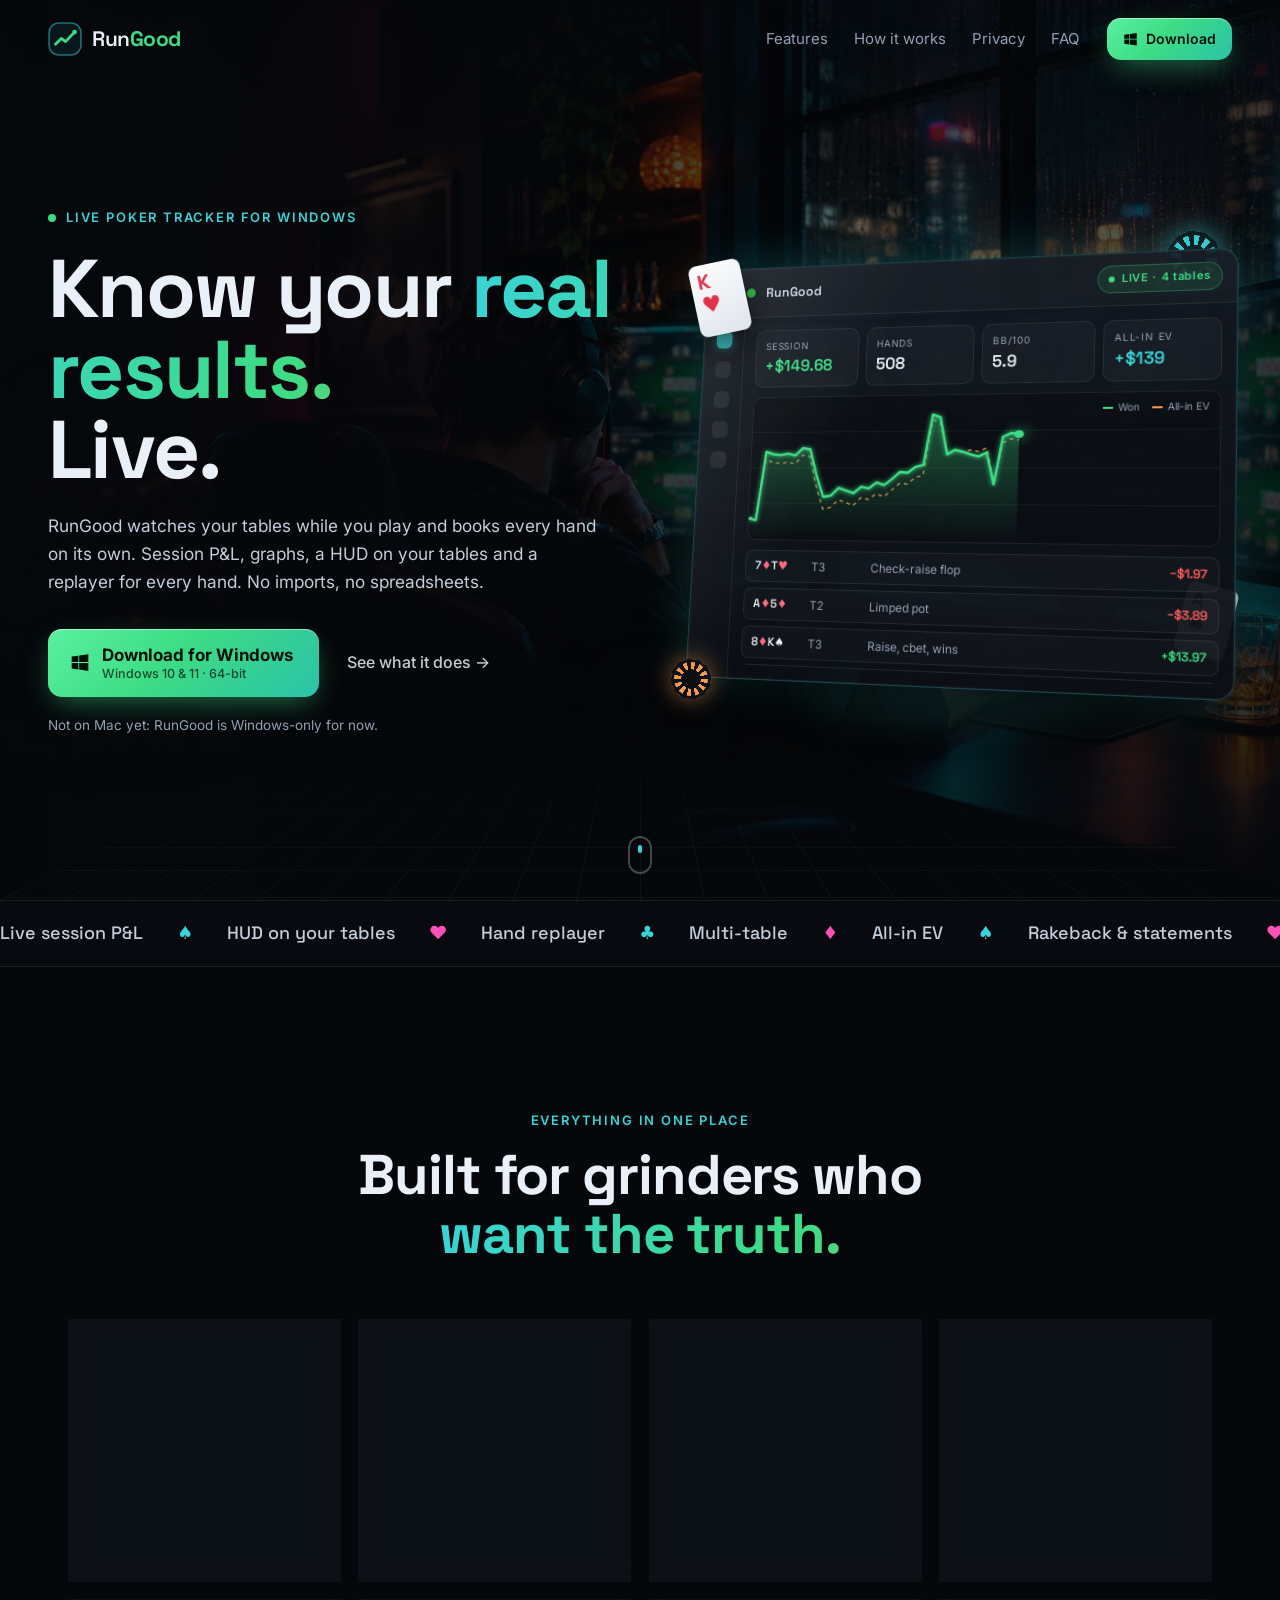
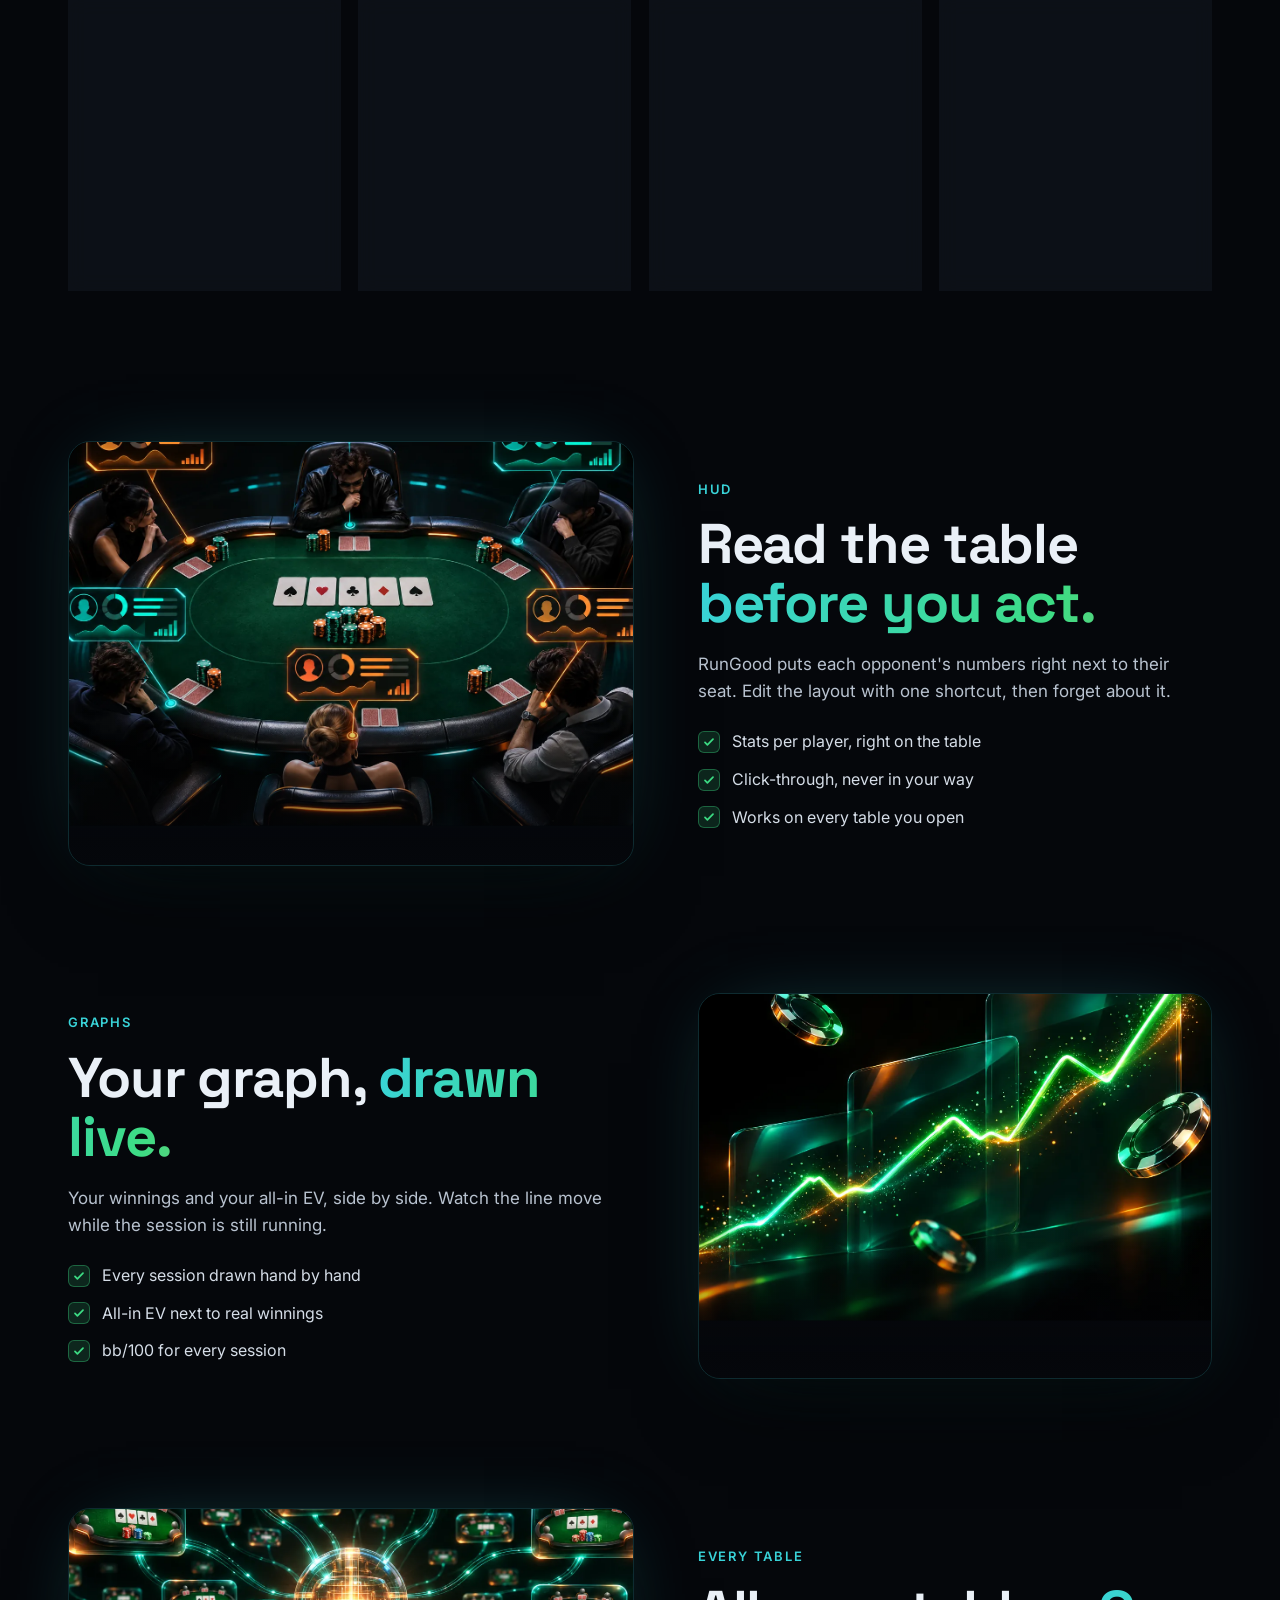
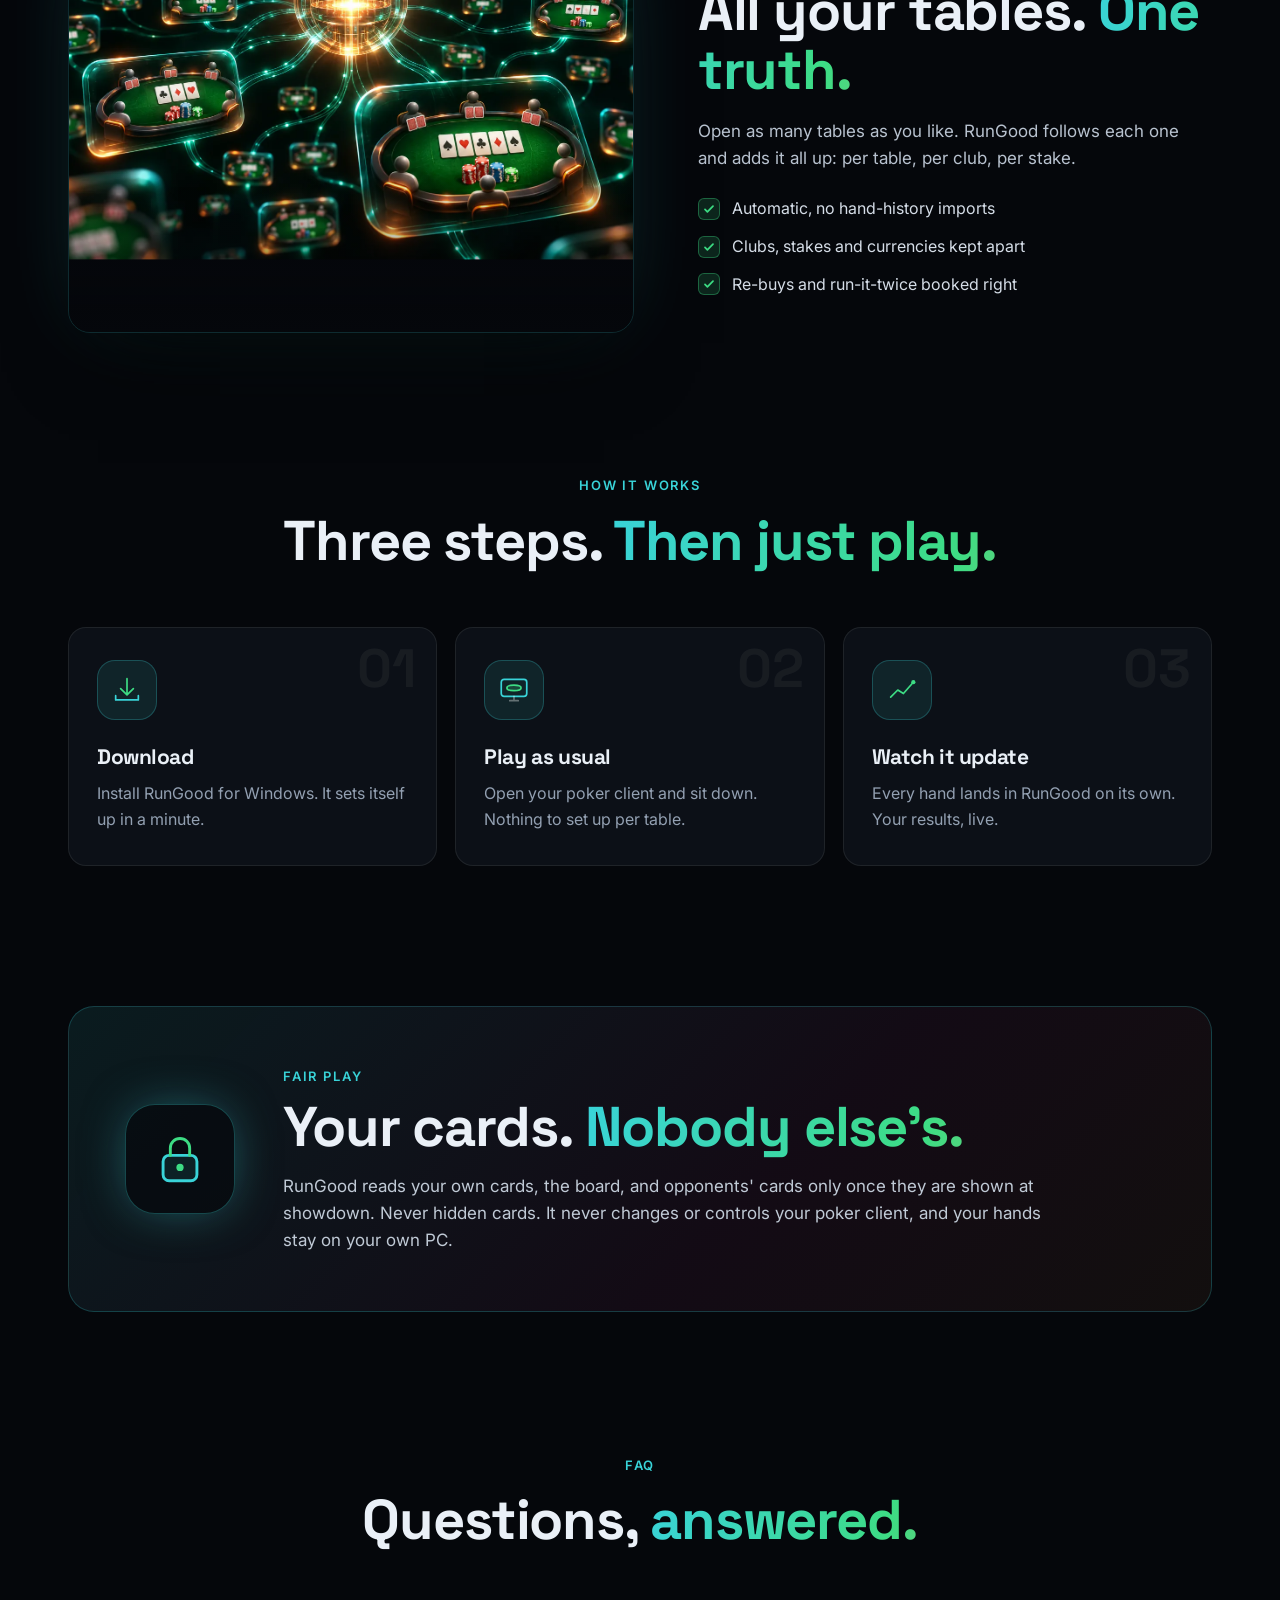
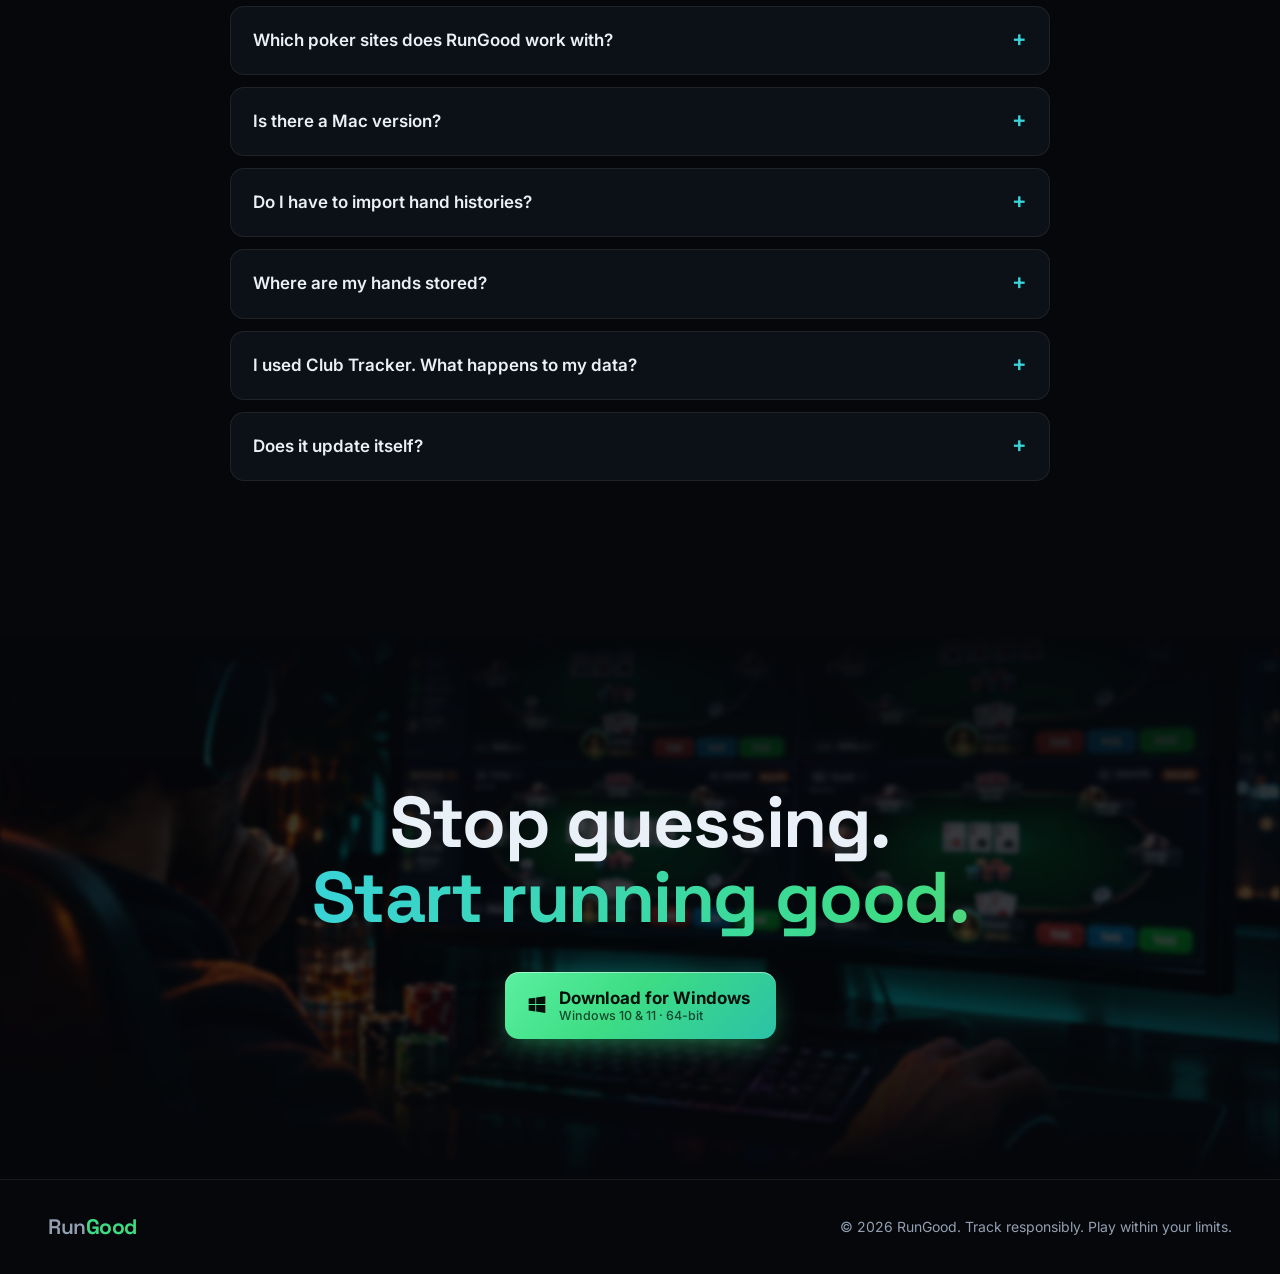
==== commit aa4b873a: "Third camera angle, winning demo session, smoother final section" ====
--- a/index.html
+++ b/index.html
@@ -47,6 +47,7 @@
     <img class="hero-poster" src="assets/hero-wide.webp" alt="">
     <video class="hero-video" data-src="assets/hero-1.mp4" muted playsinline preload="none"></video>
     <video class="hero-video" data-src="assets/hero-2.mp4" muted playsinline preload="none"></video>
+    <video class="hero-video" data-src="assets/hero-3.mp4" muted playsinline preload="none"></video>
     <div class="hero-shade"></div>
     <div class="hero-grid"></div>
   </div>
--- a/styles.css
+++ b/styles.css
@@ -302,7 +302,7 @@
 /* ---------- final ---------- */
 .final { position: relative; margin-top: clamp(90px, 12vw, 150px); padding: clamp(90px, 12vw, 140px) 16px; text-align: center; overflow: hidden; }
 .final::before { content: ''; position: absolute; inset: 0; background: url('assets/hero-shoulder.webp') center/cover; opacity: .22; filter: blur(2px) saturate(1.2); }
-.final::after { content: ''; position: absolute; inset: 0; background: linear-gradient(180deg, var(--bg), rgba(5,7,11,.4) 40%, rgba(5,7,11,.4) 60%, var(--bg)); }
+.final::before { -webkit-mask-image: linear-gradient(180deg, transparent, #000 35%, #000 65%, transparent); mask-image: linear-gradient(180deg, transparent, #000 35%, #000 65%, transparent); }
 .final-inner { position: relative; z-index: 1; display: flex; flex-direction: column; align-items: center; gap: 36px; }
 .final h2 { font-size: clamp(38px, 5.6vw, 72px); }
 
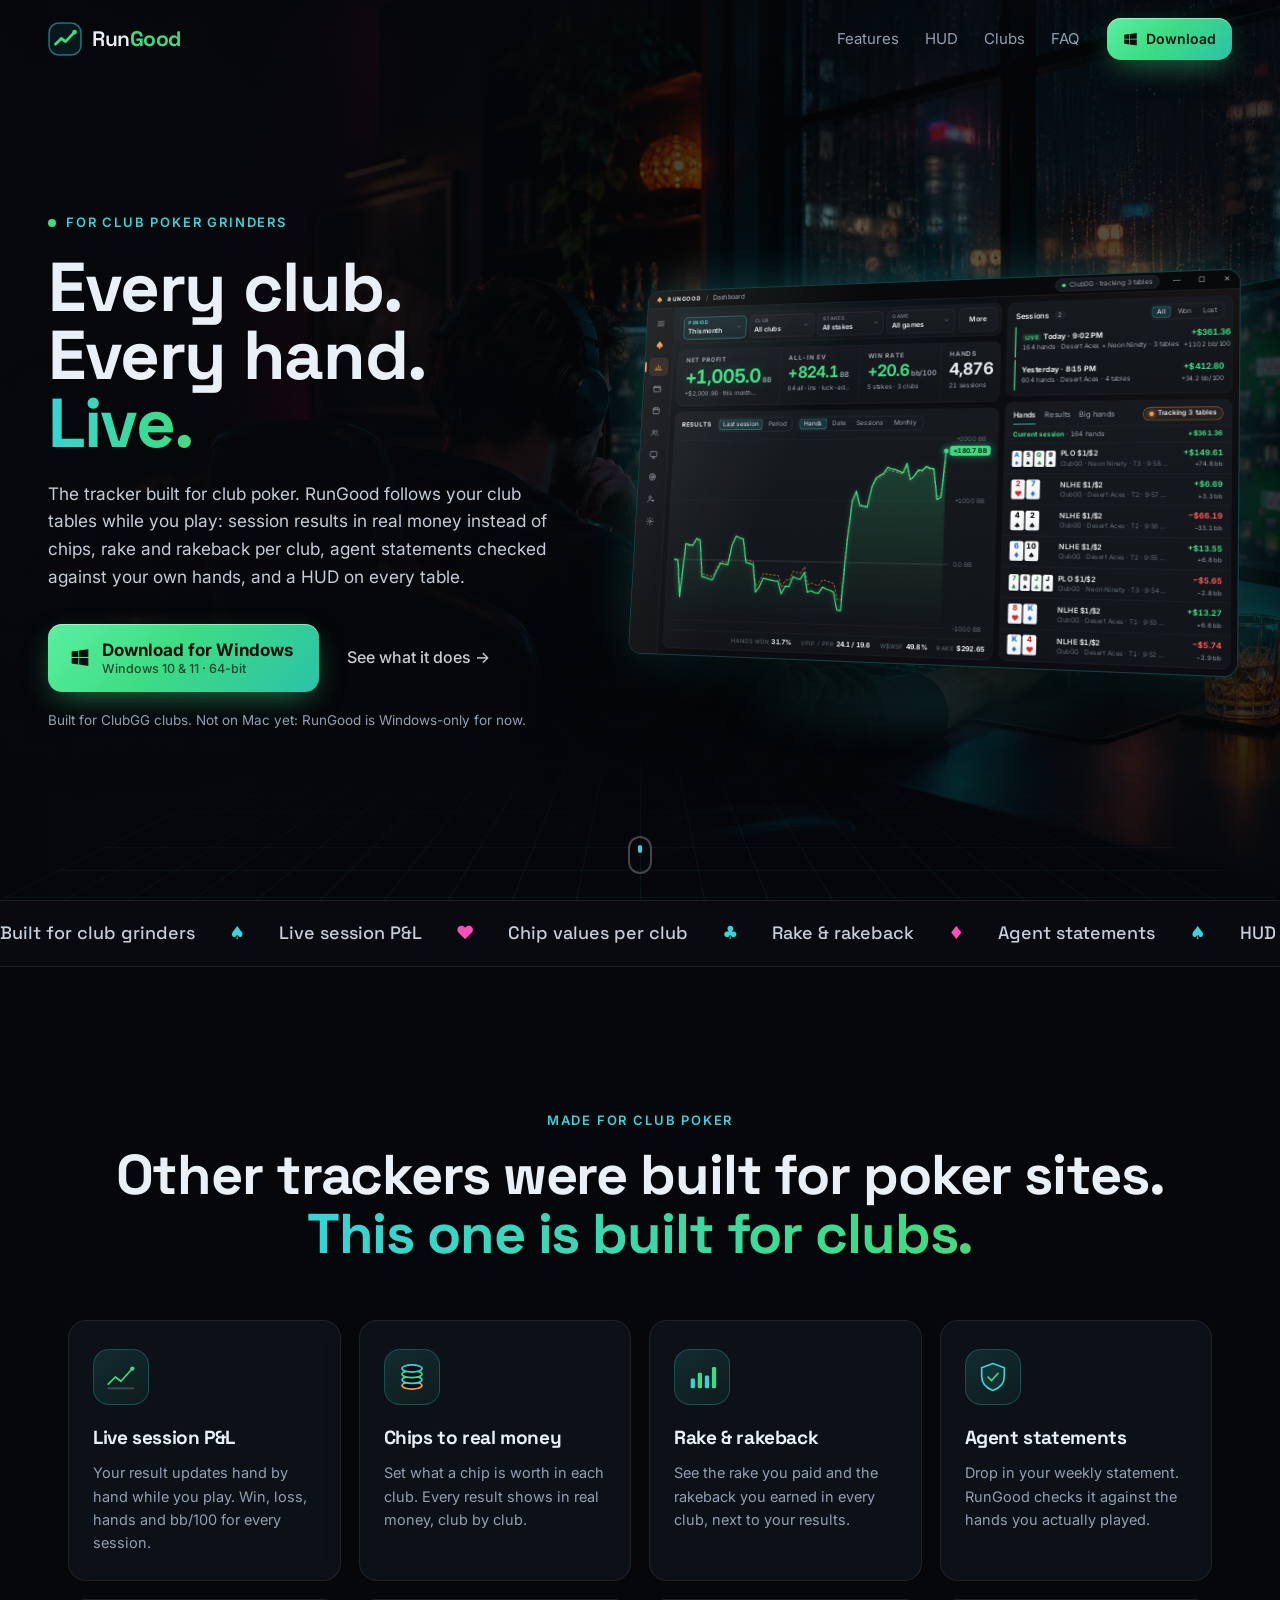
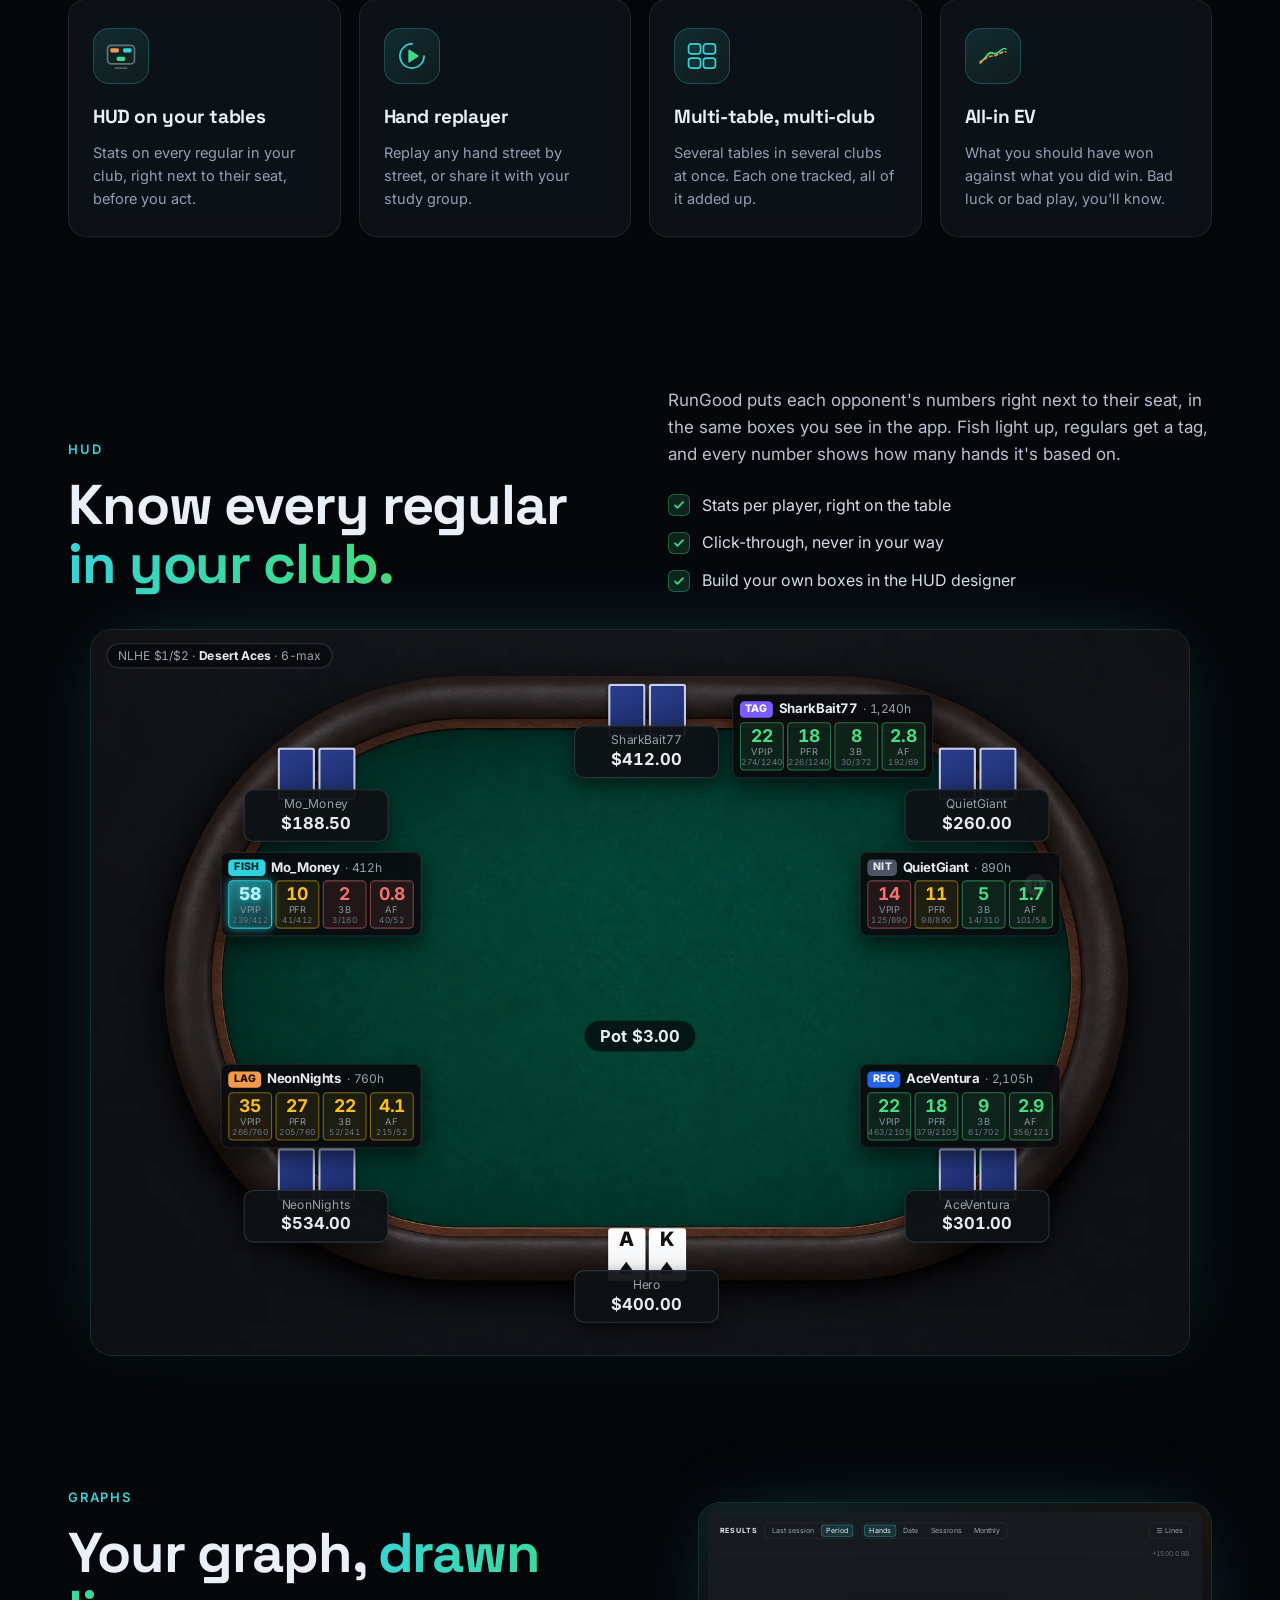
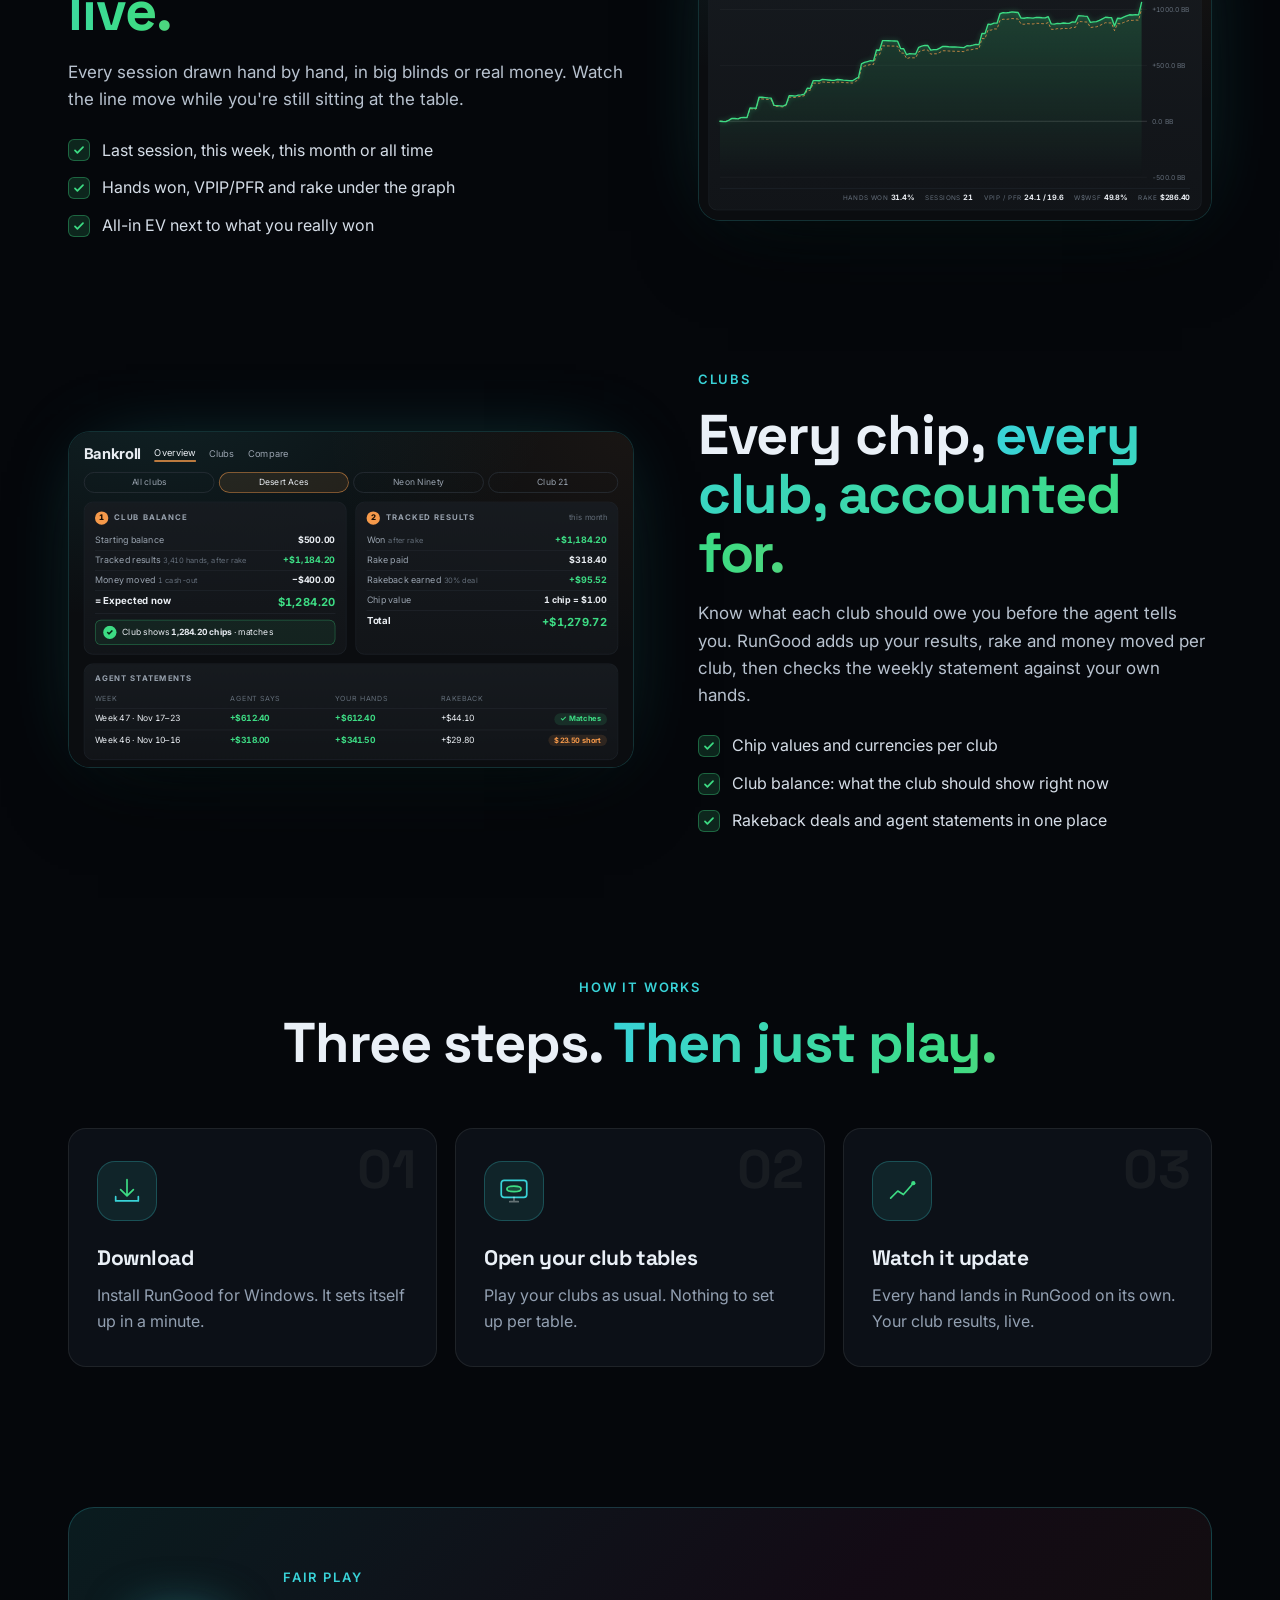
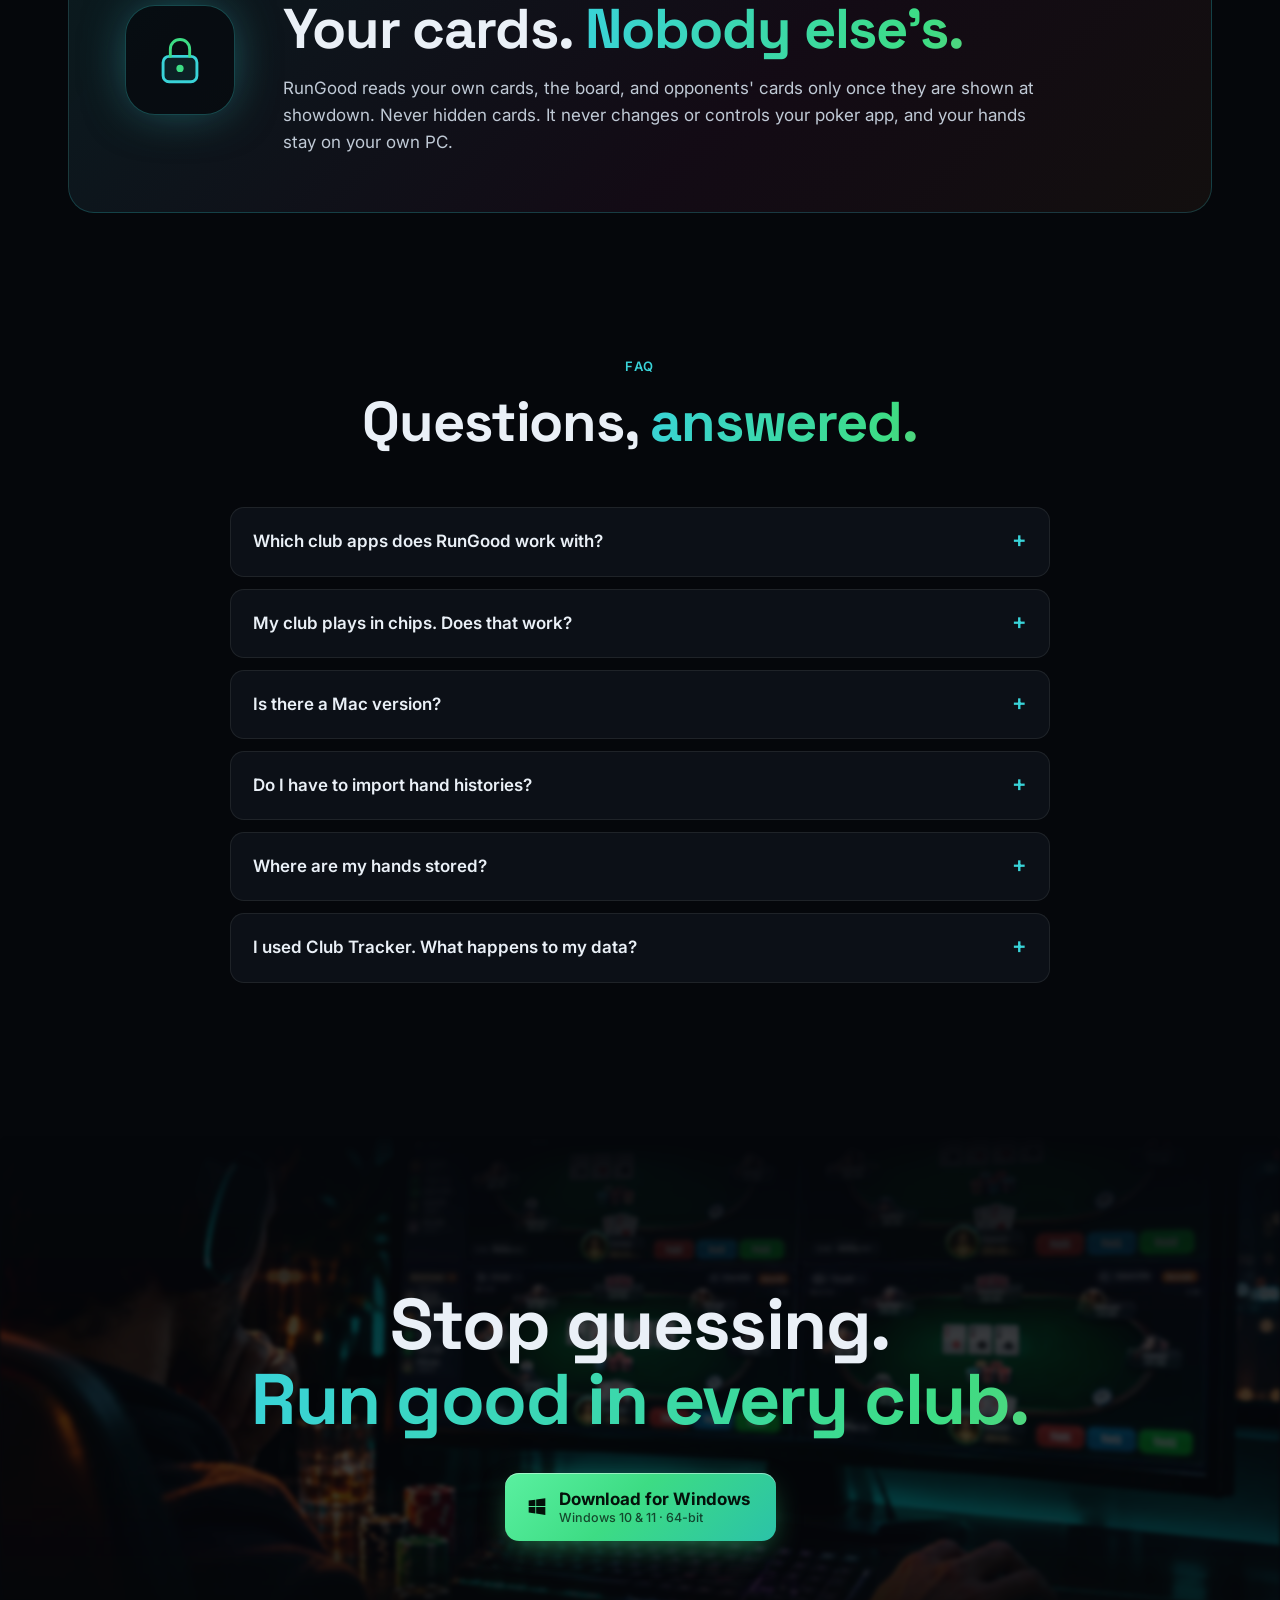
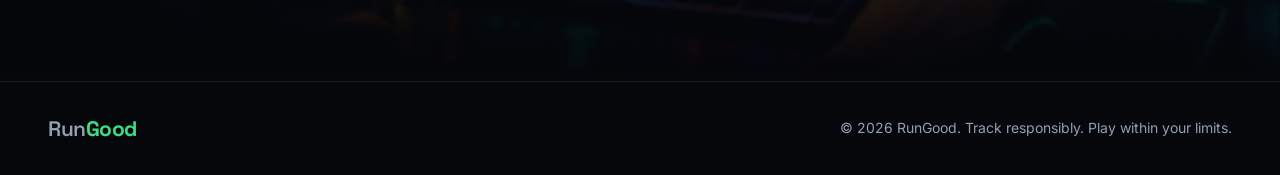
==== commit 484b191c: "Club-grinder copy; hero, HUD, graph and bankroll rebuilt in the real RunGood app design" ====
--- a/index.html
+++ b/index.html
@@ -3,20 +3,20 @@
 <head>
 <meta charset="utf-8">
 <meta name="viewport" content="width=device-width, initial-scale=1">
-<title>RunGood — Live poker tracker for Windows</title>
-<meta name="description" content="RunGood tracks your online poker results live: session P&L, every hand, graphs, a HUD on your tables and a hand replayer. Download for Windows.">
+<title>RunGood — The tracker for club poker grinders</title>
+<meta name="description" content="RunGood tracks your club poker live: session P&L in real money, chip values per club, rake and rakeback, agent statements, a HUD on your tables and a replayer for every hand. For Windows.">
 <meta name="theme-color" content="#05070b">
-<meta property="og:title" content="RunGood — Know your real results. Live.">
-<meta property="og:description" content="Live session P&L, every hand, graphs, HUD and replayer. For Windows.">
+<meta property="og:title" content="RunGood — The tracker for club poker grinders">
+<meta property="og:description" content="Every club. Every hand. Live. Session P&L, rakeback, agent statements, HUD and replayer. For Windows.">
 <meta property="og:image" content="https://rungood.app/assets/hero-wide.jpg">
 <meta property="og:url" content="https://rungood.app/">
 <meta name="twitter:card" content="summary_large_image">
 <link rel="icon" href="assets/favicon.svg" type="image/svg+xml">
 <link rel="preconnect" href="https://fonts.googleapis.com">
 <link rel="preconnect" href="https://fonts.gstatic.com" crossorigin>
-<link href="https://fonts.googleapis.com/css2?family=Inter:wght@400;500;600&family=Space+Grotesk:wght@500;600;700&display=swap" rel="stylesheet">
-<link rel="preload" as="image" href="assets/hero-wide.webp">
+<link href="https://fonts.googleapis.com/css2?family=Inter:wght@400;500;600;700;800&family=Space+Grotesk:wght@500;600;700&display=swap" rel="stylesheet">
 <link rel="stylesheet" href="styles.css">
+<link rel="stylesheet" href="app.css">
 </head>
 <body>
 
@@ -32,11 +32,11 @@
   </a>
   <nav class="nav-links" aria-label="Main">
     <a href="#features">Features</a>
-    <a href="#how">How it works</a>
-    <a href="#privacy">Privacy</a>
+    <a href="#hud">HUD</a>
+    <a href="#clubs">Clubs</a>
     <a href="#faq">FAQ</a>
   </nav>
-  <a class="btn btn-small" href="download/" data-download><svg class="win" viewBox="0 0 24 24" aria-hidden="true"><path d="M2 4.3 10 3.2v7.7H2zM11 3.1 22 1.5v9.4H11zM2 12h8v7.8l-8-1.1zM11 12h11v9.5l-11-1.6z"/></svg>Download</a>
+  <a class="btn btn-small" href="download/"><svg class="win" viewBox="0 0 24 24" aria-hidden="true"><path d="M2 4.3 10 3.2v7.7H2zM11 3.1 22 1.5v9.4H11zM2 12h8v7.8l-8-1.1zM11 12h11v9.5l-11-1.6z"/></svg>Download</a>
 </header>
 
 <main id="top">
@@ -54,59 +54,26 @@
 
   <div class="hero-inner">
     <div class="hero-copy">
-      <p class="eyebrow reveal"><span class="pulse-dot"></span>Live poker tracker for Windows</p>
-      <h1 class="reveal">Know your <span class="grad">real results.</span><br>Live.</h1>
-      <p class="lede reveal">RunGood watches your tables while you play and books every hand on its own. Session P&amp;L, graphs, a HUD on your tables and a replayer for every hand. No imports, no spreadsheets.</p>
+      <p class="eyebrow reveal"><span class="pulse-dot"></span>For club poker grinders</p>
+      <h1 class="reveal">Every club.<br>Every hand.<br><span class="grad">Live.</span></h1>
+      <p class="lede reveal">The tracker built for club poker. RunGood follows your club tables while you play: session results in real money instead of chips, rake and rakeback per club, agent statements checked against your own hands, and a HUD on every table.</p>
       <div class="cta-row reveal">
-        <a class="btn btn-big" href="download/" data-download>
+        <a class="btn btn-big" href="download/">
           <svg class="win" viewBox="0 0 24 24" aria-hidden="true"><path d="M2 4.3 10 3.2v7.7H2zM11 3.1 22 1.5v9.4H11zM2 12h8v7.8l-8-1.1zM11 12h11v9.5l-11-1.6z"/></svg>
           <span><b>Download for Windows</b><small>Windows 10 &amp; 11 · 64-bit</small></span>
         </a>
         <a class="btn-ghost" href="#features">See what it does <span aria-hidden="true">→</span></a>
       </div>
-      <p class="fineprint reveal">Not on Mac yet: RunGood is Windows-only for now.</p>
-    </div>
-
-    <!-- 3D app window -->
+      <p class="fineprint reveal">Built for ClubGG clubs. Not on Mac yet: RunGood is Windows-only for now.</p>
+    </div>
+
+    <!-- the real RunGood dashboard, rebuilt as a floating 3D window -->
     <div class="stage reveal" aria-hidden="true">
       <div class="app3d" id="app3d">
+        <div class="fit" data-w="1000" data-h="620"><div class="rg" id="rg-dash"></div></div>
         <div class="app-glare"></div>
-        <div class="app-top">
-          <div class="dots"><i></i><i></i><i></i></div>
-          <div class="app-title">RunGood</div>
-          <div class="live-pill"><span class="pulse-dot"></span>LIVE · 4 tables</div>
-        </div>
-        <div class="app-body">
-          <aside class="app-side">
-            <i class="on"></i><i></i><i></i><i></i><i></i>
-          </aside>
-          <div class="app-main">
-            <div class="kpis">
-              <div class="kpi"><span>Session</span><b id="k-pl" class="up">+$0.00</b></div>
-              <div class="kpi"><span>Hands</span><b id="k-hands">0</b></div>
-              <div class="kpi"><span>bb/100</span><b id="k-bb">0.0</b></div>
-              <div class="kpi"><span>All-in EV</span><b id="k-ev" class="teal">+$0</b></div>
-            </div>
-            <div class="chart">
-              <svg viewBox="0 0 400 150" preserveAspectRatio="none">
-                <defs>
-                  <linearGradient id="fillg" x1="0" x2="0" y1="0" y2="1"><stop offset="0" stop-color="#3ddc84" stop-opacity=".35"/><stop offset="1" stop-color="#3ddc84" stop-opacity="0"/></linearGradient>
-                  <filter id="glow"><feGaussianBlur stdDeviation="2.4" result="b"/><feMerge><feMergeNode in="b"/><feMergeNode in="SourceGraphic"/></feMerge></filter>
-                </defs>
-                <g class="gridlines"><line x1="0" y1="37" x2="400" y2="37"/><line x1="0" y1="75" x2="400" y2="75"/><line x1="0" y1="112" x2="400" y2="112"/></g>
-                <path id="ev-path" class="ev-line" d=""/>
-                <path id="fill-path" fill="url(#fillg)" d=""/>
-                <path id="line-path" class="pl-line" filter="url(#glow)" d=""/>
-                <circle id="line-dot" r="4" class="pl-dot"/>
-              </svg>
-              <div class="legend"><span class="lg-pl">Won</span><span class="lg-ev">All-in EV</span></div>
-            </div>
-            <div class="hands" id="hands"></div>
-          </div>
-        </div>
       </div>
       <div class="app-shadow"></div>
-      <div class="float-chip c1"></div><div class="float-chip c2"></div><div class="float-card k1">A<span>♠</span></div><div class="float-card k2 red">K<span>♥</span></div>
     </div>
   </div>
 
@@ -116,16 +83,16 @@
 <!-- MARQUEE -->
 <section class="marquee" aria-label="Highlights">
   <div class="marquee-track">
-    <span>Live session P&amp;L</span><i>♠</i><span>HUD on your tables</span><i class="r">♥</i><span>Hand replayer</span><i>♣</i><span>Multi-table</span><i class="r">♦</i><span>All-in EV</span><i>♠</i><span>Rakeback &amp; statements</span><i class="r">♥</i><span>Staking deals</span><i>♣</i><span>Automatic backups</span><i class="r">♦</i>
-    <span>Live session P&amp;L</span><i>♠</i><span>HUD on your tables</span><i class="r">♥</i><span>Hand replayer</span><i>♣</i><span>Multi-table</span><i class="r">♦</i><span>All-in EV</span><i>♠</i><span>Rakeback &amp; statements</span><i class="r">♥</i><span>Staking deals</span><i>♣</i><span>Automatic backups</span><i class="r">♦</i>
+    <span>Built for club grinders</span><i>♠</i><span>Live session P&amp;L</span><i class="r">♥</i><span>Chip values per club</span><i>♣</i><span>Rake &amp; rakeback</span><i class="r">♦</i><span>Agent statements</span><i>♠</i><span>HUD on your tables</span><i class="r">♥</i><span>Hand replayer</span><i>♣</i><span>All-in EV</span><i class="r">♦</i>
+    <span>Built for club grinders</span><i>♠</i><span>Live session P&amp;L</span><i class="r">♥</i><span>Chip values per club</span><i>♣</i><span>Rake &amp; rakeback</span><i class="r">♦</i><span>Agent statements</span><i>♠</i><span>HUD on your tables</span><i class="r">♥</i><span>Hand replayer</span><i>♣</i><span>All-in EV</span><i class="r">♦</i>
   </div>
 </section>
 
 <!-- FEATURES -->
 <section class="section" id="features">
   <div class="section-head reveal">
-    <p class="eyebrow">Everything in one place</p>
-    <h2>Built for grinders who<br><span class="grad">want the truth.</span></h2>
+    <p class="eyebrow">Made for club poker</p>
+    <h2>Other trackers were built for poker sites.<br><span class="grad">This one is built for clubs.</span></h2>
   </div>
   <div class="features">
     <article class="feature reveal">
@@ -134,70 +101,74 @@
       <p>Your result updates hand by hand while you play. Win, loss, hands and bb/100 for every session.</p>
     </article>
     <article class="feature reveal">
+      <div class="ico ico-bank"><svg viewBox="0 0 48 48"><ellipse class="chip c1" cx="24" cy="36" rx="14" ry="5"/><ellipse class="chip c2" cx="24" cy="28" rx="14" ry="5"/><ellipse class="chip c3" cx="24" cy="20" rx="14" ry="5"/><ellipse class="chip c4" cx="24" cy="12" rx="14" ry="5"/></svg></div>
+      <h3>Chips to real money</h3>
+      <p>Set what a chip is worth in each club. Every result shows in real money, club by club.</p>
+    </article>
+    <article class="feature reveal">
+      <div class="ico ico-report"><svg viewBox="0 0 48 48"><rect class="bar b1" x="8" y="26" width="6" height="14" rx="2"/><rect class="bar b2" x="18" y="18" width="6" height="22" rx="2"/><rect class="bar b3" x="28" y="22" width="6" height="18" rx="2"/><rect class="bar b4" x="38" y="10" width="6" height="30" rx="2"/></svg></div>
+      <h3>Rake &amp; rakeback</h3>
+      <p>See the rake you paid and the rakeback you earned in every club, next to your results.</p>
+    </article>
+    <article class="feature reveal">
+      <div class="ico ico-backup"><svg viewBox="0 0 48 48"><path class="shield" d="M24 5 L40 11 V23 C40 33 33 40 24 43 C15 40 8 33 8 23 V11 Z"/><path class="check" d="M17 24 L22 29 L31 19"/></svg></div>
+      <h3>Agent statements</h3>
+      <p>Drop in your weekly statement. RunGood checks it against the hands you actually played.</p>
+    </article>
+    <article class="feature reveal">
       <div class="ico ico-hud"><svg viewBox="0 0 48 48"><rect class="frame" x="5" y="9" width="38" height="26" rx="5"/><rect class="tag t1" x="9" y="13" width="12" height="6" rx="2"/><rect class="tag t2" x="27" y="13" width="12" height="6" rx="2"/><rect class="tag t3" x="18" y="25" width="12" height="6" rx="2"/><path class="base" d="M16 41 H32"/></svg></div>
       <h3>HUD on your tables</h3>
-      <p>Opponent stats float right on the table, so you know who you are up against before you act.</p>
+      <p>Stats on every regular in your club, right next to their seat, before you act.</p>
     </article>
     <article class="feature reveal">
       <div class="ico ico-replay"><svg viewBox="0 0 48 48"><circle class="ring" cx="24" cy="24" r="17"/><path class="play" d="M20 16 L32 24 L20 32 Z"/></svg></div>
       <h3>Hand replayer</h3>
-      <p>Replay any hand street by street, share it with your study group, or export it as a hand history.</p>
+      <p>Replay any hand street by street, or share it with your study group.</p>
     </article>
     <article class="feature reveal">
       <div class="ico ico-multi"><svg viewBox="0 0 48 48"><rect class="tb a" x="5" y="7" width="17" height="14" rx="4"/><rect class="tb b" x="26" y="7" width="17" height="14" rx="4"/><rect class="tb c" x="5" y="27" width="17" height="14" rx="4"/><rect class="tb d" x="26" y="27" width="17" height="14" rx="4"/></svg></div>
-      <h3>Multi-table</h3>
-      <p>Four tables, eight tables. Every one is tracked on its own and summed up in one place.</p>
+      <h3>Multi-table, multi-club</h3>
+      <p>Several tables in several clubs at once. Each one tracked, all of it added up.</p>
     </article>
     <article class="feature reveal">
       <div class="ico ico-ev"><svg viewBox="0 0 48 48"><path class="ln" d="M6 32 C14 30 16 16 24 20 S36 10 42 14"/><path class="ln2" d="M6 34 C14 26 18 24 24 24 S34 18 42 18"/></svg></div>
       <h3>All-in EV</h3>
-      <p>See what you should have won against what you did win. Separate bad luck from bad play.</p>
-    </article>
-    <article class="feature reveal">
-      <div class="ico ico-bank"><svg viewBox="0 0 48 48"><ellipse class="chip c1" cx="24" cy="36" rx="14" ry="5"/><ellipse class="chip c2" cx="24" cy="28" rx="14" ry="5"/><ellipse class="chip c3" cx="24" cy="20" rx="14" ry="5"/><ellipse class="chip c4" cx="24" cy="12" rx="14" ry="5"/></svg></div>
-      <h3>Bankroll, rakeback &amp; staking</h3>
-      <p>Club statements, rakeback checks, staking deals and makeup, all next to your real results.</p>
-    </article>
-    <article class="feature reveal">
-      <div class="ico ico-report"><svg viewBox="0 0 48 48"><rect class="bar b1" x="8" y="26" width="6" height="14" rx="2"/><rect class="bar b2" x="18" y="18" width="6" height="22" rx="2"/><rect class="bar b3" x="28" y="22" width="6" height="18" rx="2"/><rect class="bar b4" x="38" y="10" width="6" height="30" rx="2"/></svg></div>
-      <h3>Reports</h3>
-      <p>Results by session, club, stake, position and date. Find your leaks and your best spots.</p>
-    </article>
-    <article class="feature reveal">
-      <div class="ico ico-backup"><svg viewBox="0 0 48 48"><path class="shield" d="M24 5 L40 11 V23 C40 33 33 40 24 43 C15 40 8 33 8 23 V11 Z"/><path class="check" d="M17 24 L22 29 L31 19"/></svg></div>
-      <h3>Automatic backups</h3>
-      <p>Daily backups to a folder you choose. Your hand history is safe, even on a new PC.</p>
-    </article>
-  </div>
-</section>
-
-<!-- SHOWCASE -->
+      <p>What you should have won against what you did win. Bad luck or bad play, you'll know.</p>
+    </article>
+  </div>
+</section>
+
+<!-- SHOWCASE: the real app, rebuilt -->
 <section class="showcase">
-  <div class="show-row reveal">
-    <div class="show-art tilt"><img src="assets/art-hud.webp" alt="Poker table with glowing stat badges above every seat" loading="lazy"></div>
+  <div class="show-row wide reveal" id="hud">
     <div class="show-copy">
-      <p class="eyebrow">HUD</p>
-      <h2>Read the table <span class="grad">before you act.</span></h2>
-      <p>RunGood puts each opponent's numbers right next to their seat. Edit the layout with one shortcut, then forget about it.</p>
-      <ul class="ticks"><li>Stats per player, right on the table</li><li>Click-through, never in your way</li><li>Works on every table you open</li></ul>
-    </div>
+      <div>
+        <p class="eyebrow">HUD</p>
+        <h2>Know every regular <span class="grad">in your club.</span></h2>
+      </div>
+      <div>
+        <p>RunGood puts each opponent's numbers right next to their seat, in the same boxes you see in the app. Fish light up, regulars get a tag, and every number shows how many hands it's based on.</p>
+        <ul class="ticks"><li>Stats per player, right on the table</li><li>Click-through, never in your way</li><li>Build your own boxes in the HUD designer</li></ul>
+      </div>
+    </div>
+    <div class="show-shot"><div class="fit" data-w="1000" data-h="660"><div class="rg rg-hudscene" id="rg-hud"></div></div></div>
   </div>
   <div class="show-row flip reveal">
-    <div class="show-art tilt"><img src="assets/art-graph.webp" alt="Glowing results graph rising through glass panels" loading="lazy"></div>
+    <div class="show-shot"><div class="fit" data-w="760" data-h="470"><div class="rg rg-graphcard" id="rg-graph"></div></div></div>
     <div class="show-copy">
       <p class="eyebrow">Graphs</p>
       <h2>Your graph, <span class="grad">drawn live.</span></h2>
-      <p>Your winnings and your all-in EV, side by side. Watch the line move while the session is still running.</p>
-      <ul class="ticks"><li>Every session drawn hand by hand</li><li>All-in EV next to real winnings</li><li>bb/100 for every session</li></ul>
-    </div>
-  </div>
-  <div class="show-row reveal">
-    <div class="show-art tilt"><img src="assets/art-tables.webp" alt="Many poker tables connected to one glowing core" loading="lazy"></div>
+      <p>Every session drawn hand by hand, in big blinds or real money. Watch the line move while you're still sitting at the table.</p>
+      <ul class="ticks"><li>Last session, this week, this month or all time</li><li>Hands won, VPIP/PFR and rake under the graph</li><li>All-in EV next to what you really won</li></ul>
+    </div>
+  </div>
+  <div class="show-row reveal" id="clubs">
+    <div class="show-shot"><div class="fit" data-w="760" data-h="452"><div class="rg rg-bank" id="rg-bank"></div></div></div>
     <div class="show-copy">
-      <p class="eyebrow">Every table</p>
-      <h2>All your tables. <span class="grad">One truth.</span></h2>
-      <p>Open as many tables as you like. RunGood follows each one and adds it all up: per table, per club, per stake.</p>
-      <ul class="ticks"><li>Automatic, no hand-history imports</li><li>Clubs, stakes and currencies kept apart</li><li>Re-buys and run-it-twice booked right</li></ul>
+      <p class="eyebrow">Clubs</p>
+      <h2>Every chip, <span class="grad">every club, accounted for.</span></h2>
+      <p>Know what each club should owe you before the agent tells you. RunGood adds up your results, rake and money moved per club, then checks the weekly statement against your own hands.</p>
+      <ul class="ticks"><li>Chip values and currencies per club</li><li>Club balance: what the club should show right now</li><li>Rakeback deals and agent statements in one place</li></ul>
     </div>
   </div>
 </section>
@@ -210,8 +181,8 @@
   </div>
   <ol class="steps">
     <li class="step reveal"><span class="num">01</span><div class="step-ico"><svg viewBox="0 0 48 48"><path class="arrow" d="M24 8 V30 M15 22 L24 31 L33 22"/><path class="tray" d="M8 32 V38 H40 V32"/></svg></div><h3>Download</h3><p>Install RunGood for Windows. It sets itself up in a minute.</p></li>
-    <li class="step reveal"><span class="num">02</span><div class="step-ico"><svg viewBox="0 0 48 48"><rect class="scr" x="6" y="9" width="36" height="24" rx="4"/><path class="tbl" d="M14 21 C14 16 34 16 34 21 C34 26 14 26 14 21 Z"/><path class="stand" d="M18 39 H30 M24 33 V39"/></svg></div><h3>Play as usual</h3><p>Open your poker client and sit down. Nothing to set up per table.</p></li>
-    <li class="step reveal"><span class="num">03</span><div class="step-ico"><svg viewBox="0 0 48 48"><path class="ln" d="M8 34 L18 24 L26 29 L40 13"/><circle class="pt" cx="40" cy="13" r="3"/></svg></div><h3>Watch it update</h3><p>Every hand lands in RunGood on its own. Your results, live.</p></li>
+    <li class="step reveal"><span class="num">02</span><div class="step-ico"><svg viewBox="0 0 48 48"><rect class="scr" x="6" y="9" width="36" height="24" rx="4"/><path class="tbl" d="M14 21 C14 16 34 16 34 21 C34 26 14 26 14 21 Z"/><path class="stand" d="M18 39 H30 M24 33 V39"/></svg></div><h3>Open your club tables</h3><p>Play your clubs as usual. Nothing to set up per table.</p></li>
+    <li class="step reveal"><span class="num">03</span><div class="step-ico"><svg viewBox="0 0 48 48"><path class="ln" d="M8 34 L18 24 L26 29 L40 13"/><circle class="pt" cx="40" cy="13" r="3"/></svg></div><h3>Watch it update</h3><p>Every hand lands in RunGood on its own. Your club results, live.</p></li>
   </ol>
 </section>
 
@@ -222,7 +193,7 @@
     <div>
       <p class="eyebrow">Fair play</p>
       <h2>Your cards. <span class="grad">Nobody else's.</span></h2>
-      <p>RunGood reads your own cards, the board, and opponents' cards only once they are shown at showdown. Never hidden cards. It never changes or controls your poker client, and your hands stay on your own PC.</p>
+      <p>RunGood reads your own cards, the board, and opponents' cards only once they are shown at showdown. Never hidden cards. It never changes or controls your poker app, and your hands stay on your own PC.</p>
     </div>
   </div>
 </section>
@@ -234,20 +205,20 @@
     <h2>Questions, <span class="grad">answered.</span></h2>
   </div>
   <div class="faq">
-    <details class="reveal"><summary>Which poker sites does RunGood work with?</summary><p>RunGood is built for ClubGG cash games today. More poker apps are planned.</p></details>
+    <details class="reveal"><summary>Which club apps does RunGood work with?</summary><p>RunGood is built for ClubGG cash games today. More club apps are planned.</p></details>
+    <details class="reveal"><summary>My club plays in chips. Does that work?</summary><p>Yes. Set what a chip is worth in each club, and RunGood shows your results in real money.</p></details>
     <details class="reveal"><summary>Is there a Mac version?</summary><p>Not yet. RunGood runs on Windows 10 and 11 (64-bit).</p></details>
     <details class="reveal"><summary>Do I have to import hand histories?</summary><p>No. RunGood picks up every hand on its own while you play.</p></details>
-    <details class="reveal"><summary>Where are my hands stored?</summary><p>On your own PC. You can add automatic backups to any folder you like.</p></details>
+    <details class="reveal"><summary>Where are my hands stored?</summary><p>On your own PC. Turn on automatic daily backups to any folder you like.</p></details>
     <details class="reveal"><summary>I used Club Tracker. What happens to my data?</summary><p>RunGood is the new name for Club Tracker. It updates itself and keeps all your hands, settings and nicknames.</p></details>
-    <details class="reveal"><summary>Does it update itself?</summary><p>Yes. New versions install on their own the next time you open RunGood.</p></details>
   </div>
 </section>
 
 <!-- FINAL CTA -->
 <section class="final">
   <div class="final-inner reveal">
-    <h2>Stop guessing.<br><span class="grad">Start running good.</span></h2>
-    <a class="btn btn-big" href="download/" data-download>
+    <h2>Stop guessing.<br><span class="grad">Run good in every club.</span></h2>
+    <a class="btn btn-big" href="download/">
       <svg class="win" viewBox="0 0 24 24" aria-hidden="true"><path d="M2 4.3 10 3.2v7.7H2zM11 3.1 22 1.5v9.4H11zM2 12h8v7.8l-8-1.1zM11 12h11v9.5l-11-1.6z"/></svg>
       <span><b>Download for Windows</b><small>Windows 10 &amp; 11 · 64-bit</small></span>
     </a>
@@ -262,5 +233,6 @@
 </footer>
 
 <script src="main.js" defer></script>
+<script src="app.js" defer></script>
 </body>
 </html>
--- a/styles.css
+++ b/styles.css
@@ -92,6 +92,8 @@
 .hero { position: relative; min-height: 100vh; min-height: 100svh; display: flex; align-items: center; overflow: hidden; }
 .hero-media { position: absolute; inset: 0; z-index: 0; }
 .hero-poster, .hero-video { position: absolute; inset: 0; width: 100%; height: 100%; object-fit: cover; }
+.hero-poster { opacity: 0; transition: opacity .8s ease; }
+.hero-poster.show { opacity: 1; }
 .hero-video { opacity: 0; transition: opacity 1.4s ease; }
 .hero-video.on { opacity: 1; }
 .hero-poster, .hero-video { filter: saturate(1.15) brightness(.62); transform: scale(1.04); }
@@ -138,57 +140,6 @@
 .app-glare { position: absolute; inset: 0; pointer-events: none; z-index: 3; background: linear-gradient(115deg, rgba(255,255,255,.10) 0%, rgba(255,255,255,0) 32%); mix-blend-mode: screen; }
 .app-shadow { position: absolute; bottom: 8px; left: 18%; right: 18%; height: 40px; border-radius: 50%; background: radial-gradient(rgba(57,211,216,.35), transparent 70%); filter: blur(20px); animation: shadowpulse 9s ease-in-out infinite; }
 @keyframes shadowpulse { 0%,100% { transform: scaleX(1); opacity: .8; } 50% { transform: scaleX(.85); opacity: .5; } }
-.app-top { display: flex; align-items: center; gap: 12px; padding: 12px 14px; border-bottom: 1px solid var(--line); background: rgba(255,255,255,.02); }
-.dots { display: flex; gap: 6px; }
-.dots i { width: 10px; height: 10px; border-radius: 50%; background: #2a313b; }
-.dots i:first-child { background: #ff5f57; } .dots i:nth-child(2) { background: #febc2e; } .dots i:nth-child(3) { background: #28c840; }
-.app-title { font-family: var(--head); font-weight: 600; font-size: 14px; color: #cfd8e3; }
-.live-pill { margin-left: auto; display: flex; align-items: center; gap: 7px; font-size: 11px; font-weight: 600; letter-spacing: .06em; color: var(--green); background: rgba(61,220,132,.1); border: 1px solid rgba(61,220,132,.3); padding: 4px 10px; border-radius: 99px; }
-.live-pill .pulse-dot { width: 6px; height: 6px; }
-.app-body { display: flex; }
-.app-side { width: 46px; padding: 14px 0; display: flex; flex-direction: column; align-items: center; gap: 14px; border-right: 1px solid var(--line); }
-.app-side i { width: 18px; height: 18px; border-radius: 6px; background: rgba(255,255,255,.07); }
-.app-side i.on { background: var(--teal); box-shadow: 0 0 12px rgba(57,211,216,.6); }
-.app-main { flex: 1; padding: 14px; min-width: 0; }
-.kpis { display: grid; grid-template-columns: repeat(4, minmax(0,1fr)); gap: 8px; }
-.kpi { background: rgba(255,255,255,.03); border: 1px solid var(--line); border-radius: 10px; padding: 8px 10px; min-width: 0; }
-.kpi span { display: block; font-size: 10px; color: var(--muted); text-transform: uppercase; letter-spacing: .08em; }
-.kpi b { display: block; font-family: var(--head); font-size: 17px; font-weight: 600; white-space: nowrap; overflow: hidden; text-overflow: ellipsis; transition: color .3s; }
-.kpi b.up { color: var(--green); } .kpi b.down { color: var(--red); } .kpi b.teal { color: var(--teal); }
-.kpi b.flash { animation: flash .6s ease; }
-@keyframes flash { 0% { text-shadow: 0 0 14px currentColor; } 100% { text-shadow: none; } }
-.chart { position: relative; margin-top: 10px; height: 150px; border-radius: 10px; border: 1px solid var(--line); background: rgba(0,0,0,.25); overflow: hidden; }
-.chart svg { width: 100%; height: 100%; display: block; }
-.gridlines line { stroke: rgba(255,255,255,.05); stroke-width: 1; }
-.pl-line { fill: none; stroke: var(--green); stroke-width: 2.4; stroke-linejoin: round; stroke-linecap: round; vector-effect: non-scaling-stroke; }
-.ev-line { fill: none; stroke: var(--orange); stroke-width: 1.6; stroke-dasharray: 4 4; opacity: .75; vector-effect: non-scaling-stroke; }
-.pl-dot { fill: var(--green); filter: drop-shadow(0 0 6px var(--green)); }
-.legend { position: absolute; top: 6px; right: 10px; display: flex; gap: 12px; font-size: 10px; color: var(--muted); }
-.legend span::before { content: ''; display: inline-block; width: 10px; height: 2px; margin-right: 5px; vertical-align: middle; }
-.lg-pl::before { background: var(--green); } .lg-ev::before { background: var(--orange); }
-.hands { margin-top: 10px; display: flex; flex-direction: column; gap: 6px; height: 118px; overflow: hidden; }
-.hand { display: grid; grid-template-columns: 54px 56px minmax(0,1fr) 72px; align-items: center; gap: 8px; font-size: 12px; padding: 6px 10px; border-radius: 8px; background: rgba(255,255,255,.025); border: 1px solid var(--line); animation: slidein .5s ease; }
-@keyframes slidein { from { opacity: 0; transform: translateY(-10px); } }
-.hand .cards { font-family: var(--head); font-weight: 600; letter-spacing: .02em; }
-.hand .cards .r { color: #ff6b81; }
-.hand .tbl { color: var(--muted); }
-.hand .act { color: var(--muted); white-space: nowrap; overflow: hidden; text-overflow: ellipsis; }
-.hand .amt { text-align: right; font-weight: 600; font-family: var(--head); }
-.hand .amt.up { color: var(--green); } .hand .amt.down { color: var(--red); }
-
-.float-chip, .float-card { position: absolute; z-index: 4; pointer-events: none; }
-.float-chip { width: 54px; height: 54px; border-radius: 50%; background: radial-gradient(circle at 50% 50%, #0b0f14 0 34%, transparent 35%), repeating-conic-gradient(var(--teal) 0 15deg, #0d1218 15deg 30deg); box-shadow: 0 0 24px rgba(57,211,216,.5), inset 0 0 0 4px #0d1218; }
-.float-chip.c1 { top: 4%; right: 2%; animation: bob 6s ease-in-out infinite; }
-.float-chip.c2 { bottom: 6%; left: 0; width: 40px; height: 40px; background: radial-gradient(circle at 50% 50%, #0b0f14 0 34%, transparent 35%), repeating-conic-gradient(var(--orange) 0 15deg, #0d1218 15deg 30deg); box-shadow: 0 0 22px rgba(245,153,74,.5), inset 0 0 0 3px #0d1218; animation: bob 7s ease-in-out infinite reverse; }
-.float-card { width: 52px; height: 72px; border-radius: 8px; background: linear-gradient(160deg, #fdfdfd, #dfe5ec); color: #0b0f14; font: 700 20px/1 var(--head); padding: 7px; box-shadow: 0 14px 30px rgba(0,0,0,.6); display: flex; flex-direction: column; gap: 2px; }
-.float-card span { font-size: 22px; }
-.float-card.red { color: #e0314b; }
-.float-card.k1 { bottom: 14%; right: 0; transform: rotate(14deg); animation: bobr 8s ease-in-out infinite; }
-.float-card.k2 { top: 10%; left: 4%; transform: rotate(-12deg); animation: bobl 7.5s ease-in-out infinite; }
-@keyframes bob { 0%,100% { transform: translateY(0) rotate(0); } 50% { transform: translateY(-16px) rotate(20deg); } }
-@keyframes bobr { 0%,100% { transform: translateY(0) rotate(14deg); } 50% { transform: translateY(-18px) rotate(6deg); } }
-@keyframes bobl { 0%,100% { transform: translateY(0) rotate(-12deg); } 50% { transform: translateY(-14px) rotate(-4deg); } }
-
 .scroll-hint { position: absolute; bottom: 26px; left: 50%; transform: translateX(-50%); z-index: 2; width: 24px; height: 38px; border: 2px solid rgba(255,255,255,.25); border-radius: 14px; }
 .scroll-hint span { position: absolute; left: 50%; top: 7px; width: 4px; height: 8px; margin-left: -2px; border-radius: 2px; background: var(--teal); animation: wheel 1.8s ease-in-out infinite; }
 @keyframes wheel { 0% { opacity: 0; transform: translateY(0); } 30% { opacity: 1; } 100% { opacity: 0; transform: translateY(12px); } }
@@ -254,10 +205,10 @@
 /* ---------- showcase ---------- */
 .showcase { max-width: 1240px; margin: 0 auto; padding: clamp(90px, 12vw, 150px) clamp(16px, 4vw, 48px) 0; display: flex; flex-direction: column; gap: clamp(70px, 10vw, 130px); }
 .show-row { display: grid; grid-template-columns: minmax(0, 1.1fr) minmax(0, 1fr); gap: clamp(28px, 5vw, 72px); align-items: center; }
-.show-row.flip .show-art { order: 2; }
-.show-art { position: relative; border-radius: 22px; overflow: hidden; border: 1px solid rgba(57,211,216,.18); box-shadow: 0 40px 80px -30px rgba(0,0,0,.9), 0 0 80px -30px rgba(57,211,216,.35); transform: perspective(1200px) rotateY(var(--ry, 0deg)) rotateX(var(--rx, 0deg)); transition: transform .4s ease-out; }
-.show-art img { width: 100%; aspect-ratio: 4 / 3; object-fit: cover; transform: scale(1.08) translateY(var(--py, 0px)); transition: transform .2s linear; }
-.show-art::after { content: ''; position: absolute; inset: 0; background: linear-gradient(180deg, transparent 60%, rgba(5,7,11,.55)); pointer-events: none; }
+.show-row.flip .show-shot { order: 2; }
+.show-shot { position: relative; border-radius: 22px; overflow: hidden; border: 1px solid rgba(57,211,216,.18); box-shadow: 0 40px 80px -30px rgba(0,0,0,.9), 0 0 80px -30px rgba(57,211,216,.35); transform: perspective(1200px) rotateY(var(--ry, 0deg)) rotateX(var(--rx, 0deg)); transition: transform .4s ease-out; }
+.show-shot-unused { width: 100%; aspect-ratio: 4 / 3; object-fit: cover; transform: scale(1.08) translateY(var(--py, 0px)); transition: transform .2s linear; }
+.show-shot-unused::after { content: ''; position: absolute; inset: 0; background: linear-gradient(180deg, transparent 60%, rgba(5,7,11,.55)); pointer-events: none; }
 .show-copy p:not(.eyebrow) { color: #b8c2cf; font-size: 17px; margin-top: 18px; }
 .ticks { list-style: none; padding: 0; margin: 24px 0 0; display: grid; gap: 12px; }
 .ticks li { display: flex; gap: 12px; align-items: center; color: #d5dde7; }
@@ -325,7 +276,7 @@
   .stage { height: 440px; }
   .app3d { width: min(520px, 94%); }
   .show-row, .show-row.flip { grid-template-columns: minmax(0, 1fr); }
-  .show-row.flip .show-art { order: 0; }
+  .show-row.flip .show-shot { order: 0; }
   .nav-links { display: none; }
   .nav .btn-small { margin-left: auto; }
 }
@@ -335,18 +286,14 @@
   .privacy-card .eyebrow { justify-content: center; }
   .hero-shade { background: linear-gradient(180deg, rgba(5,7,11,.82) 0%, rgba(5,7,11,.7) 50%, var(--bg) 100%); }
   .stage { height: 380px; }
-  .hand { grid-template-columns: 48px 44px minmax(0,1fr) 62px; font-size: 11px; }
-  .kpi b { font-size: 14px; }
-  .float-card, .float-chip.c2 { display: none; }
 }
 @media (max-width: 560px) {
   .features { grid-template-columns: minmax(0, 1fr); }
-  .kpis { grid-template-columns: repeat(2, minmax(0,1fr)); }
-  .hands { height: 84px; }
   .btn-big { width: 100%; justify-content: center; }
 }
 @media (prefers-reduced-motion: reduce) {
   *, *::before, *::after { animation-duration: .001s !important; animation-iteration-count: 1 !important; transition-duration: .001s !important; }
   .reveal { opacity: 1; transform: none; }
   .hero-video { display: none; }
-}
+  .hero-poster { opacity: 1; }
+}
--- a/app.css
+++ b/app.css
@@ -0,0 +1,196 @@
+/* RunGood app look, rebuilt for the website. Colours, fonts and shapes follow the desktop app
+   (apps/app/src/rungood/rungood-theme.css, components/Tracker/Hud.css). Every piece is drawn at a fixed
+   design size inside .fit and scaled to the space it gets, so it looks the same on every screen. */
+
+.fit { position: relative; width: 100%; overflow: hidden; }
+.fit > .rg { position: absolute; left: 0; top: 0; transform-origin: 0 0; }
+
+.rg {
+  --bg: #0b0d10; --s1: #121519; --s2: #171b20; --s3: #1e232a; --ln: #1f242b; --ln2: #2b313a;
+  --ink: #e8ecf1; --ink2: #98a2ae; --ink3: #636d79; --acc: #f5994a; --up: #3ddc84; --dn: #ff5b5b; --cy: #39d3d8;
+  font: 400 13px/1.35 'Inter', system-ui, sans-serif; font-feature-settings: 'tnum' 1; color: var(--ink);
+  background: radial-gradient(900px 500px at 15% -10%, rgba(57,211,216,.10), transparent 60%), radial-gradient(700px 500px at 100% 0%, rgba(245,153,74,.06), transparent 60%), var(--bg);
+  -webkit-font-smoothing: antialiased; text-align: left;
+}
+.rg * { box-sizing: border-box; }
+.rg .up { color: var(--up); } .rg .dn { color: var(--dn); } .rg .mut { color: var(--ink2); } .rg .mut3 { color: var(--ink3); }
+.rg-panel { background: linear-gradient(180deg, rgba(23,27,32,.92), rgba(18,21,25,.92)); border: 1px solid var(--ln); border-radius: 12px; }
+.rg-cap { font-size: 10.5px; font-weight: 700; letter-spacing: .12em; text-transform: uppercase; color: var(--ink2); }
+
+/* ---- hero window sizing ---- */
+@media (min-width: 961px) { .hero-inner { grid-template-columns: minmax(0, .9fr) minmax(0, 1.1fr); max-width: 1400px; } }
+.hero h1 { font-size: clamp(42px, 5.4vw, 76px); }
+.app3d { width: min(760px, 118%); background: var(--bg, #0b0d10); border-color: rgba(57,211,216,.28); border-radius: 14px; }
+.stage { height: auto; min-height: 520px; }
+
+/* ---- dashboard ---- */
+#rg-dash { width: 1000px; height: 620px; display: flex; flex-direction: column; }
+.rg-title { height: 30px; flex: none; display: flex; align-items: center; gap: 9px; padding: 0 0 0 14px; background: #08090b; border-bottom: 1px solid var(--ln); font-size: 11.5px; }
+.rg-title .spade { width: 13px; height: 13px; fill: var(--acc); }
+.rg-title b { font-weight: 700; letter-spacing: .14em; font-size: 10px; }
+.rg-title .sep { color: var(--ink3); } .rg-title .sec { color: var(--ink2); }
+.rg-pill { display: inline-flex; align-items: center; gap: 6px; height: 21px; padding: 0 10px; border-radius: 99px; background: var(--s2); border: 1px solid var(--ln2); color: var(--ink2); font-size: 10.5px; white-space: nowrap; }
+.rg-pill .d { width: 6px; height: 6px; border-radius: 50%; background: var(--up); box-shadow: 0 0 0 0 rgba(61,220,132,.6); animation: rgpulse 2s infinite; }
+@keyframes rgpulse { 70% { box-shadow: 0 0 0 7px rgba(61,220,132,0); } 100% { box-shadow: 0 0 0 0 rgba(61,220,132,0); } }
+.rg-title .right { margin-left: auto; display: flex; align-items: center; gap: 8px; height: 100%; }
+.rg-win { display: flex; height: 100%; } .rg-win i { width: 38px; display: grid; place-items: center; color: var(--ink2); font-style: normal; font-size: 12px; }
+.rg-body { flex: 1; display: flex; min-height: 0; }
+.rg-rail { width: 52px; flex: none; background: #0e1013; border-right: 1px solid var(--ln); display: flex; flex-direction: column; align-items: center; gap: 6px; padding: 10px 0; }
+.rg-rail span { width: 36px; height: 32px; display: grid; place-items: center; border-radius: 8px; color: var(--ink2); position: relative; }
+.rg-rail svg { width: 17px; height: 17px; fill: none; stroke: currentColor; stroke-width: 1.6; stroke-linecap: round; stroke-linejoin: round; }
+.rg-rail .logo svg { fill: var(--acc); stroke: none; }
+.rg-rail .on { background: rgba(245,153,74,.12); color: var(--acc); }
+.rg-rail .on::before { content: ''; position: absolute; left: -8px; top: 7px; bottom: 7px; width: 3px; border-radius: 2px; background: var(--acc); }
+.rg-main { flex: 1; min-width: 0; display: grid; grid-template-columns: 565px minmax(0, 1fr); gap: 10px; padding: 10px; }
+.rg-col { display: flex; flex-direction: column; gap: 10px; min-height: 0; }
+.rg-filters { display: grid; grid-template-columns: repeat(4, minmax(0, 1fr)) 64px; gap: 6px; padding: 6px; }
+.rg-f { border: 1px solid var(--ln2); border-radius: 8px; padding: 4px 8px; background: rgba(255,255,255,.015); position: relative; }
+.rg-f small { display: block; font-size: 8.5px; font-weight: 700; letter-spacing: .1em; color: var(--ink3); text-transform: uppercase; }
+.rg-f b { font-size: 11.5px; font-weight: 600; }
+.rg-f::after { content: '⌄'; position: absolute; right: 8px; top: 9px; color: var(--ink3); font-size: 11px; }
+.rg-f.sel { border-color: rgba(57,211,216,.55); background: rgba(57,211,216,.07); } .rg-f.sel small { color: var(--cy); }
+.rg-f.more { display: grid; place-items: center; font-weight: 600; font-size: 11.5px; } .rg-f.more::after { content: none; }
+.rg-kpis { display: grid; grid-template-columns: 1.35fr 1fr 1fr .7fr; }
+.rg-kpi { padding: 11px 14px; border-right: 1px solid var(--ln); min-width: 0; }
+.rg-kpi:last-child { border-right: 0; }
+.rg-kpi .v { font-size: 27px; font-weight: 700; letter-spacing: -.02em; line-height: 1.1; margin-top: 4px; white-space: nowrap; transition: text-shadow .4s; }
+.rg-kpi .v small { font-size: 12px; font-weight: 600; color: var(--ink2); margin-left: 3px; letter-spacing: 0; }
+.rg-kpi.big .v { font-size: 33px; text-shadow: 0 0 22px rgba(61,220,132,.25); }
+.rg-kpi .s { font-size: 10.5px; color: var(--ink2); margin-top: 4px; white-space: nowrap; overflow: hidden; text-overflow: ellipsis; }
+.rg-badge { display: inline-block; padding: 0 6px; border-radius: 4px; border: 1px solid rgba(61,220,132,.45); background: rgba(61,220,132,.1); color: var(--up); font-size: 10px; font-weight: 600; margin-left: 6px; }
+.rg .flash { animation: rgflash .7s ease; }
+@keyframes rgflash { 0% { text-shadow: 0 0 16px currentColor; } 100% { text-shadow: none; } }
+.rg-results { flex: 1; min-height: 0; display: flex; flex-direction: column; padding: 10px 12px 8px; }
+.rg-rhead { display: flex; align-items: center; gap: 10px; }
+.rg-tabs { display: inline-flex; gap: 2px; padding: 2px; border: 1px solid var(--ln2); border-radius: 7px; }
+.rg-tabs i { font-style: normal; font-size: 10.5px; padding: 2px 8px; border-radius: 5px; color: var(--ink2); }
+.rg-tabs i.on { color: var(--ink); background: rgba(57,211,216,.14); box-shadow: inset 0 0 0 1px rgba(57,211,216,.45); }
+.rg-chart { flex: 1; min-height: 0; position: relative; margin-top: 6px; }
+.rg-chart svg { position: absolute; inset: 0; width: 100%; height: 100%; overflow: visible; }
+.rg-chart .gl { stroke: rgba(255,255,255,.055); stroke-width: 1; }
+.rg-chart .zero { stroke: rgba(255,255,255,.22); stroke-width: 1; }
+.rg-chart .yl { fill: var(--ink3); font-size: 10px; }
+.rg-chart .line { fill: none; stroke: var(--up); stroke-width: 2; stroke-linejoin: round; stroke-linecap: round; filter: drop-shadow(0 0 4px rgba(61,220,132,.45)); }
+.rg-chart .ev { fill: none; stroke: var(--acc); stroke-width: 1.4; stroke-dasharray: 4 3; opacity: .8; }
+.rg-chart .area { fill: url(#rgfill); }
+.rg-endpill { position: absolute; transform: translate(6px, -50%); background: var(--up); color: #062312; font-weight: 700; font-size: 10.5px; padding: 1px 6px; border-radius: 4px; white-space: nowrap; box-shadow: 0 0 14px rgba(61,220,132,.5); transition: top .5s ease; }
+.rg-enddot { position: absolute; width: 8px; height: 8px; margin: -4px 0 0 -4px; border-radius: 50%; background: var(--up); box-shadow: 0 0 10px var(--up); transition: top .5s ease, left .5s ease; }
+.rg-foot { display: flex; justify-content: flex-end; gap: 16px; border-top: 1px solid var(--ln); padding-top: 6px; font-size: 9.5px; color: var(--ink3); letter-spacing: .08em; text-transform: uppercase; white-space: nowrap; }
+.rg-foot b { color: var(--ink); font-size: 11px; letter-spacing: 0; margin-left: 4px; }
+.rg-sess { padding: 10px 12px 8px; }
+.rg-shead { display: flex; align-items: center; gap: 8px; margin-bottom: 6px; }
+.rg-shead .t { font-weight: 600; font-size: 12.5px; }
+.rg-count { font-size: 10px; padding: 0 6px; border-radius: 99px; background: var(--s3); color: var(--ink2); }
+.rg-srow { display: flex; justify-content: space-between; gap: 8px; padding: 7px 0 7px 10px; border-left: 2px solid var(--up); margin-top: 4px; }
+.rg-srow .a b { font-size: 12px; }
+.rg-srow .a div { font-size: 10.5px; color: var(--ink2); margin-top: 2px; white-space: nowrap; }
+.rg-live { display: inline-block; font-size: 9px; font-weight: 700; padding: 0 5px; border-radius: 4px; background: rgba(61,220,132,.15); color: var(--up); margin-right: 4px; }
+.rg-srow .b { text-align: right; white-space: nowrap; } .rg-srow .b b { font-size: 13px; display: block; } .rg-srow .b small { font-size: 10px; color: var(--ink2); }
+.rg-hands { flex: 1; min-height: 0; display: flex; flex-direction: column; overflow: hidden; }
+.rg-hhead { display: flex; align-items: center; gap: 14px; padding: 10px 12px 0; border-bottom: 1px solid var(--ln); }
+.rg-hhead i { font-style: normal; font-size: 12px; color: var(--ink2); padding-bottom: 8px; }
+.rg-hhead i.on { color: var(--ink); font-weight: 600; box-shadow: inset 0 -2px 0 var(--cy); }
+.rg-track { margin-left: auto; margin-bottom: 7px; display: inline-flex; align-items: center; gap: 6px; padding: 2px 9px; border-radius: 99px; border: 1px solid rgba(245,153,74,.5); background: rgba(245,153,74,.08); font-size: 10.5px; font-weight: 600; }
+.rg-track::before { content: ''; width: 7px; height: 7px; border-radius: 50%; background: var(--acc); box-shadow: 0 0 8px var(--acc); animation: rgblink 1.4s infinite; }
+@keyframes rgblink { 50% { opacity: .35; } }
+.rg-cur { display: flex; justify-content: space-between; padding: 6px 12px; font-size: 10.5px; border-bottom: 1px solid var(--ln); white-space: nowrap; }
+.rg-cur b { color: var(--up); }
+.rg-list { flex: 1; overflow: hidden; }
+.rg-hand { display: grid; grid-template-columns: 70px minmax(0, 1fr) 72px; gap: 8px; align-items: center; padding: 7px 12px; border-bottom: 1px solid var(--ln); animation: rgin .55s ease; }
+@keyframes rgin { from { opacity: 0; transform: translateY(-12px); background: rgba(61,220,132,.08); } }
+.rg-hand .g b { display: block; font-size: 11.5px; font-weight: 600; white-space: nowrap; overflow: hidden; text-overflow: ellipsis; }
+.rg-hand .g span { font-size: 10px; color: var(--ink3); white-space: nowrap; overflow: hidden; text-overflow: ellipsis; display: block; }
+.rg-hand .r { text-align: right; white-space: nowrap; } .rg-hand .r b { display: block; font-size: 12px; } .rg-hand .r small { font-size: 9.5px; color: var(--ink2); }
+/* four-colour cards, like the app */
+.rg-cards { display: flex; gap: 2px; }
+.rg-card { width: 22px; height: 31px; border-radius: 3px; background: linear-gradient(180deg, #fff, #eef1f4); display: flex; flex-direction: column; align-items: center; justify-content: space-between; padding: 1px 0 2px; font-weight: 800; font-size: 12px; line-height: 1; box-shadow: 0 1px 2px rgba(0,0,0,.5); }
+.rg-card i { font-style: normal; font-size: 12px; }
+.rg-card.s { color: #111; } .rg-card.h { color: #d42a2a; } .rg-card.d { color: #1f6fe0; } .rg-card.c { color: #12893a; }
+.rg-cards.plo .rg-card { width: 16px; height: 26px; font-size: 10px; } .rg-cards.plo .rg-card i { font-size: 9px; }
+.rg-card.big { width: 42px; height: 58px; border-radius: 5px; font-size: 22px; padding: 3px 0 4px; } .rg-card.big i { font-size: 22px; }
+.rg-card.back { background: linear-gradient(145deg, #2a3f8f, #1b2a66); box-shadow: inset 0 0 0 2px rgba(255,255,255,.75), 0 2px 4px rgba(0,0,0,.6); }
+
+/* ---- HUD on a table ---- */
+#rg-hud { width: 1000px; height: 660px; background: #0a0c10 url('assets/table.webp') 50% 40%/112% auto no-repeat; }
+.show-row.wide { grid-template-columns: minmax(0, 1fr); gap: 36px; }
+.show-row.wide .show-copy { display: grid; grid-template-columns: minmax(0, 1fr) minmax(0, 1fr); gap: 20px 56px; align-items: end; }
+.show-row.wide .show-copy p:not(.eyebrow) { margin-top: 0; }
+.show-row.wide .show-shot { max-width: 1100px; width: 100%; margin: 0 auto; }
+@media (max-width: 860px) { .show-row.wide .show-copy { grid-template-columns: minmax(0, 1fr); } }
+.hs-seat { position: absolute; transform: translate(-50%, -50%); width: 132px; text-align: center; transition: opacity .4s; }
+.hs-seat.folded { opacity: .45; }
+.hs-plate { position: relative; background: rgba(14,17,21,.94); border: 1px solid var(--ln2); border-radius: 9px; padding: 5px 6px 6px; box-shadow: 0 6px 16px rgba(0,0,0,.55); transition: border-color .3s, box-shadow .3s; }
+.hs-seat.act .hs-plate { border-color: var(--acc); box-shadow: 0 0 0 1px var(--acc), 0 0 18px rgba(245,153,74,.45); }
+.hs-plate .n { font-size: 11px; color: var(--ink2); }
+.hs-plate .st { font-size: 15px; font-weight: 700; }
+.hs-act { position: absolute; left: 50%; bottom: -11px; transform: translateX(-50%); padding: 1px 8px; border-radius: 99px; background: var(--acc); color: #1a0d02; font-size: 10.5px; font-weight: 700; white-space: nowrap; opacity: 0; transition: opacity .25s; }
+.hs-act.on { opacity: 1; } .hs-act.fold { background: #3a414b; color: var(--ink); } .hs-act.chk { background: #2b4a63; color: #d6ecff; }
+.hs-hole { display: flex; justify-content: center; gap: 3px; margin-bottom: -10px; position: relative; z-index: 0; }
+.hs-hole .rg-card { width: 34px; height: 48px; font-size: 18px; } .hs-hole .rg-card i { font-size: 18px; }
+.hs-seat .hs-plate { z-index: 1; }
+.hs-dealer { position: absolute; width: 20px; height: 20px; border-radius: 50%; background: #f3f5f7; color: #111; font: 800 11px/20px 'Inter', sans-serif; text-align: center; box-shadow: 0 2px 5px rgba(0,0,0,.6); transform: translate(-50%, -50%); }
+/* the HUD box, as in the app (Tile HUD) */
+.hb { position: absolute; background: rgba(9,11,14,.9); border: 1px solid rgba(255,255,255,.09); border-radius: 7px; padding: 5px 6px 6px; box-shadow: 0 8px 20px rgba(0,0,0,.6); --hud-fish: #2fd3e0; }
+.hb-name { display: flex; align-items: center; gap: 5px; font-size: 12px; font-weight: 700; white-space: nowrap; }
+.hb-name small { font-weight: 400; color: var(--ink2); font-size: 11px; }
+.hb-tag { font-size: 9.5px; font-weight: 800; padding: 1px 5px; border-radius: 4px; letter-spacing: .04em; }
+.hb-tag.tag { background: #7c5cff; color: #fff; } .hb-tag.lag { background: var(--acc); color: #1a0d02; } .hb-tag.fish { background: var(--hud-fish); color: #032326; } .hb-tag.nit { background: #4b5563; color: #e5e7eb; } .hb-tag.reg { background: #2563eb; color: #fff; }
+.hb-tiles { display: flex; gap: 3px; margin-top: 4px; }
+.hb-t { width: 40px; height: 44px; border-radius: 4px; border: 1px solid rgba(255,255,255,.07); background: rgba(255,255,255,.07); display: flex; flex-direction: column; align-items: center; justify-content: center; line-height: 1; transition: background .4s; }
+.hb-t b { font-size: 16px; font-weight: 700; }
+.hb-t i { font-style: normal; font-size: 8.5px; letter-spacing: .04em; color: #8a94a1; margin-top: 3px; text-transform: uppercase; }
+.hb-t u { text-decoration: none; font-size: 7.5px; color: #6b7480; margin-top: 2px; }
+.hb-t.g { color: #4ade80; border-color: rgba(74,222,128,.45); background: rgba(74,222,128,.10); }
+.hb-t.o { color: #fbbf24; border-color: rgba(251,191,36,.45); background: rgba(251,191,36,.09); }
+.hb-t.r { color: #f87171; border-color: rgba(248,113,113,.45); background: rgba(248,113,113,.10); }
+.hb-t.fish { color: #b9f5fa; background: linear-gradient(160deg, rgba(47,211,224,.58), rgba(47,211,224,.2)); border-color: var(--hud-fish); box-shadow: 0 0 9px rgba(47,211,224,.7), inset 0 0 6px rgba(47,211,224,.3); }
+.hb-t.fish b { font-weight: 800; text-shadow: 0 0 6px rgba(47,211,224,.7); }
+.hb-t.bump { animation: rgbump .6s ease; }
+@keyframes rgbump { 40% { transform: scale(1.12); box-shadow: 0 0 14px currentColor; } }
+.hs-board { position: absolute; left: 50%; top: 43%; transform: translate(-50%, -50%); display: flex; gap: 6px; }
+.hs-slot { width: 46px; height: 64px; border-radius: 6px; border: 1px dashed rgba(255,255,255,.12); }
+.hs-board .rg-card { width: 46px; height: 64px; font-size: 24px; animation: rgdeal .4s ease; } .hs-board .rg-card i { font-size: 24px; }
+@keyframes rgdeal { from { opacity: 0; transform: translateY(-16px) rotate(-8deg); } }
+.hs-pot { position: absolute; left: 50%; top: 56%; transform: translate(-50%, -50%); padding: 4px 14px; border-radius: 99px; background: rgba(5,8,10,.72); font-weight: 700; font-size: 15px; }
+.hs-tag { position: absolute; left: 14px; top: 12px; font-size: 11px; color: var(--ink2); background: rgba(5,8,10,.7); border: 1px solid var(--ln2); border-radius: 99px; padding: 3px 10px; }
+.hs-tag b { color: var(--ink); }
+
+/* ---- results card ---- */
+#rg-graph { width: 760px; height: 470px; padding: 14px; }
+#rg-graph .rg-results { height: 100%; padding: 14px 16px 10px; }
+#rg-graph .rg-kpis { margin-bottom: 0; }
+
+/* ---- bankroll / club page ---- */
+#rg-bank { width: 760px; height: 452px; padding: 18px 20px; display: flex; flex-direction: column; gap: 12px; }
+.bk-top { display: flex; align-items: center; gap: 18px; }
+.bk-top h4 { margin: 0; font: 700 20px 'Inter', sans-serif; }
+.bk-top .tab { font-size: 12.5px; color: var(--ink2); } .bk-top .tab.on { color: var(--ink); box-shadow: inset 0 -2px 0 var(--acc); padding-bottom: 4px; }
+.bk-clubs { display: grid; grid-template-columns: repeat(4, minmax(0, 1fr)); gap: 6px; }
+.bk-clubs i { font-style: normal; text-align: center; font-size: 11.5px; padding: 5px 0; border-radius: 99px; border: 1px solid var(--ln2); color: var(--ink2); white-space: nowrap; }
+.bk-clubs i.on { color: var(--ink); border-color: rgba(245,153,74,.6); background: rgba(245,153,74,.1); }
+.bk-grid { display: grid; grid-template-columns: 1fr 1fr; gap: 12px; }
+.bk-card { padding: 12px 14px; }
+.bk-h { display: flex; align-items: center; gap: 8px; margin-bottom: 8px; }
+.bk-num { width: 18px; height: 18px; border-radius: 50%; background: var(--acc); color: #1a0d02; font-size: 10.5px; font-weight: 800; display: grid; place-items: center; }
+.bk-row { display: flex; justify-content: space-between; font-size: 12px; padding: 5px 0; border-bottom: 1px solid var(--ln); white-space: nowrap; }
+.bk-row:last-child { border-bottom: 0; }
+.bk-row small { color: var(--ink3); font-size: 10px; margin-left: 4px; }
+.bk-row.total { font-weight: 700; font-size: 13px; } .bk-row.total b { font-size: 15px; }
+.bk-match { margin-top: 8px; display: flex; align-items: center; gap: 8px; font-size: 11.5px; padding: 7px 10px; border-radius: 8px; border: 1px solid rgba(61,220,132,.35); background: rgba(61,220,132,.07); }
+.bk-match .ok { width: 18px; height: 18px; border-radius: 50%; background: var(--up); color: #062312; font-weight: 900; font-size: 11px; display: grid; place-items: center; transform: scale(0); transition: transform .4s cubic-bezier(.3,1.6,.5,1); }
+.bk-match.in .ok { transform: scale(1); }
+.bk-stmt { padding: 12px 14px; }
+.bk-srow { display: grid; grid-template-columns: 1.3fr 1fr 1fr 1fr 82px; gap: 8px; align-items: center; font-size: 11.5px; padding: 6px 0; border-bottom: 1px solid var(--ln); white-space: nowrap; }
+.bk-srow:last-child { border-bottom: 0; }
+.bk-srow.h { font-size: 9.5px; color: var(--ink3); letter-spacing: .08em; text-transform: uppercase; }
+.bk-ok { justify-self: end; font-size: 10px; font-weight: 700; color: var(--up); background: rgba(61,220,132,.12); border-radius: 99px; padding: 1px 8px; }
+.bk-warn { justify-self: end; font-size: 10px; font-weight: 700; color: var(--acc); background: rgba(245,153,74,.12); border-radius: 99px; padding: 1px 8px; }
+
+/* showcase frames hold an app piece now, not a picture */
+.show-shot { background: #0b0d10; }
+.show-shot .fit { border-radius: 0; }
+
+@media (max-width: 960px) {
+  .app3d { width: min(640px, 100%); }
+  .stage { min-height: 0; padding: 30px 0 50px; }
+}
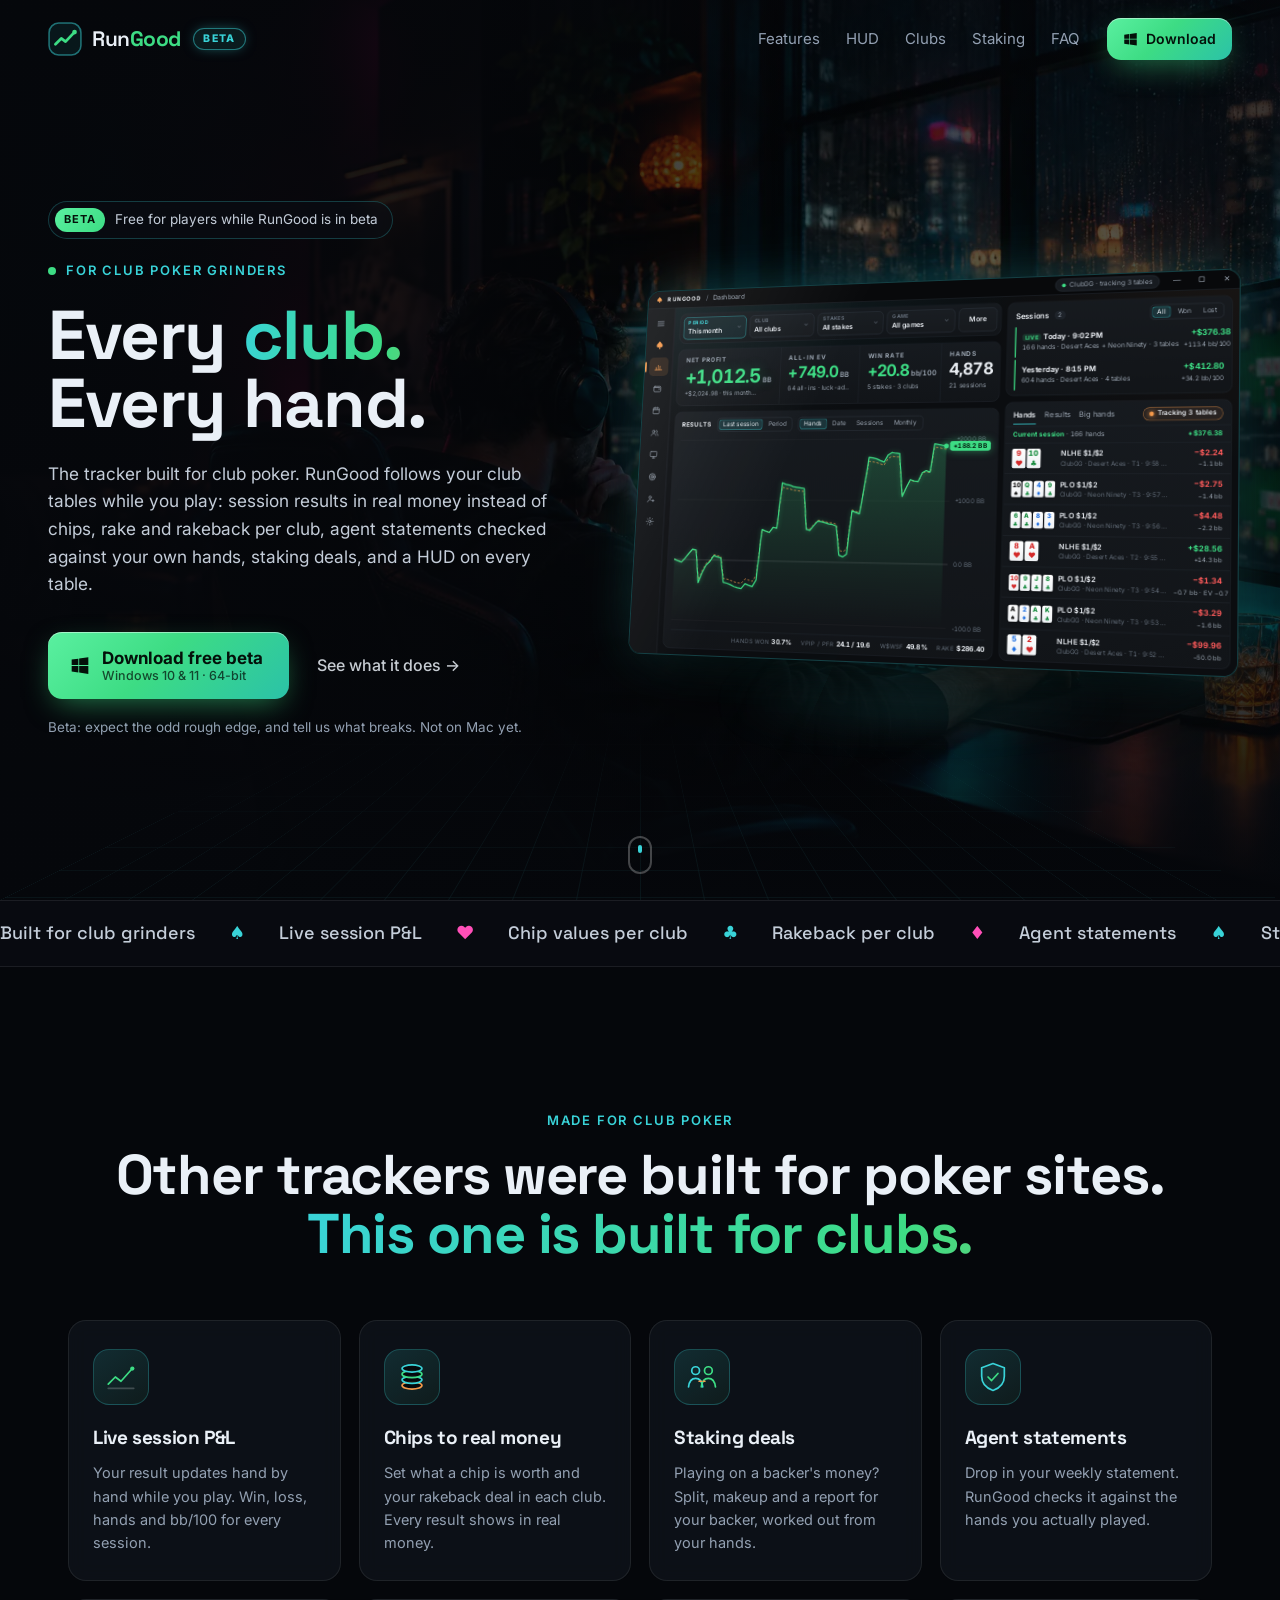
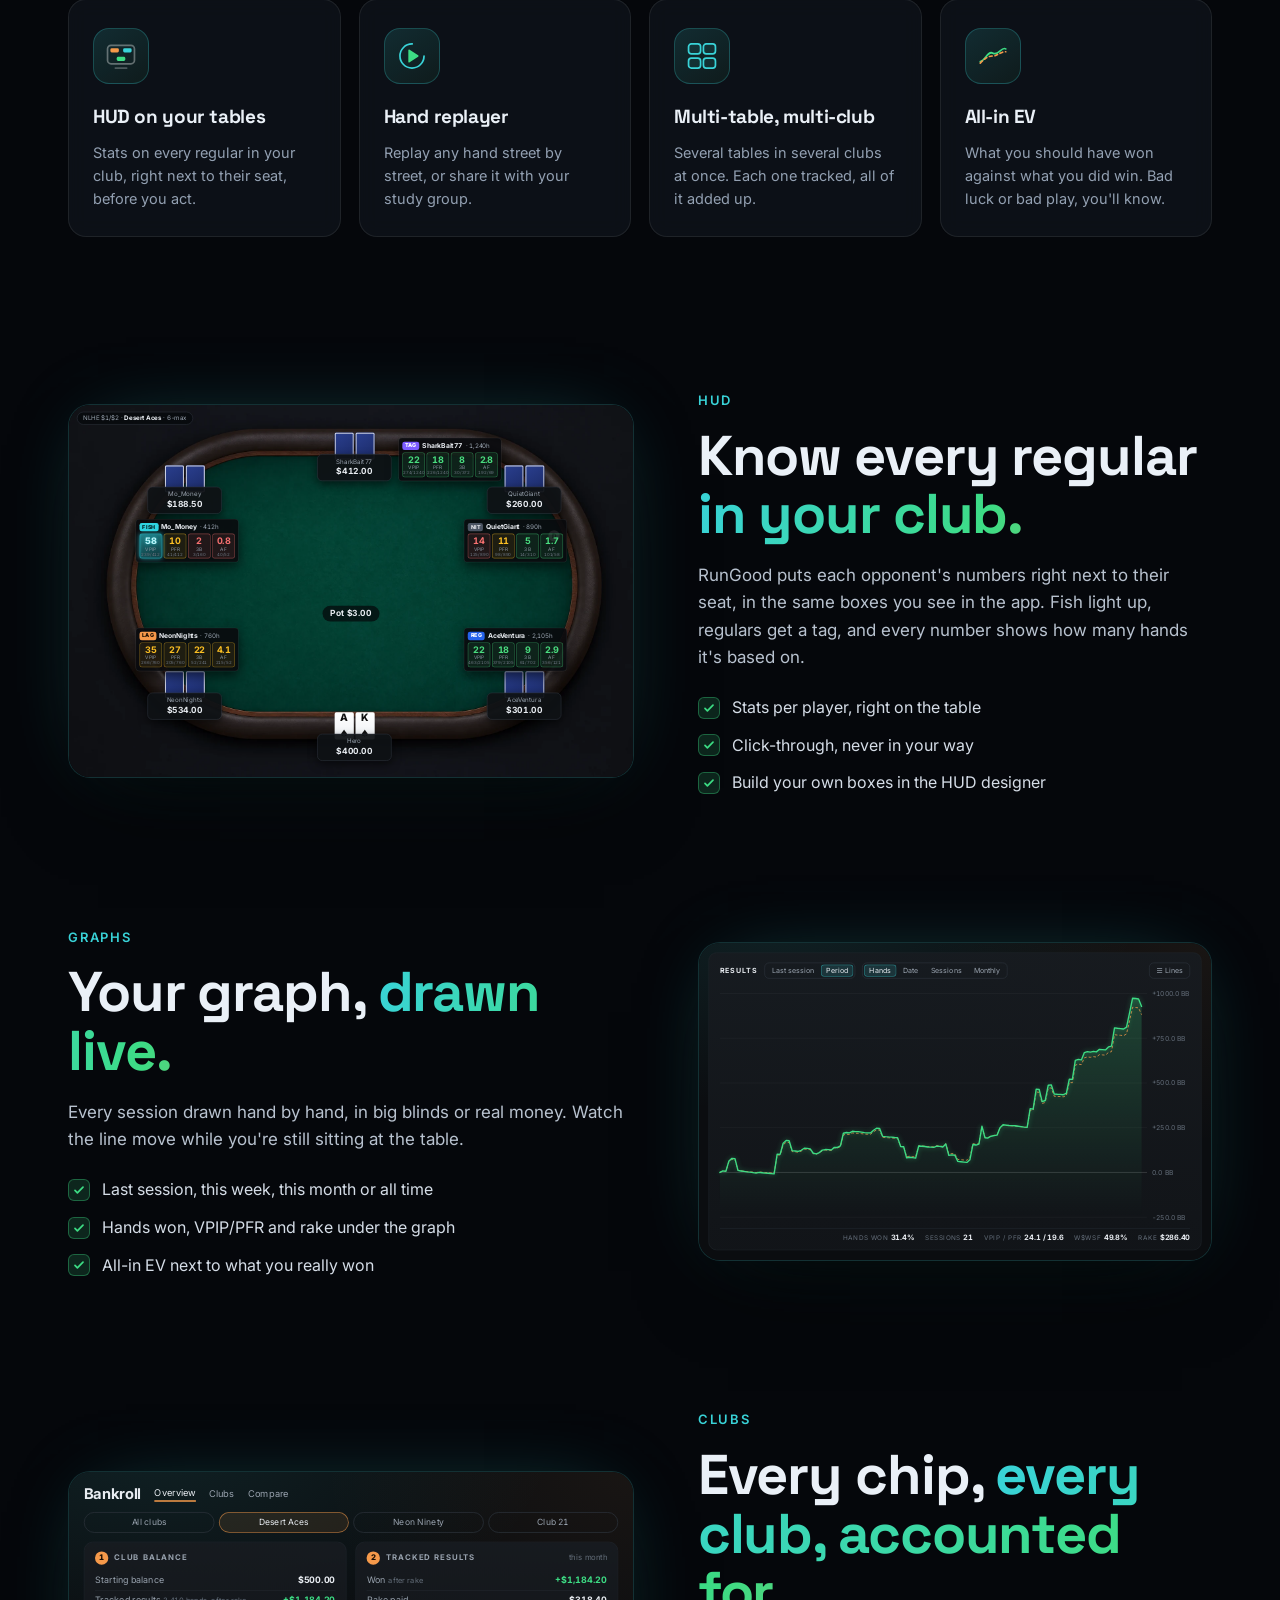
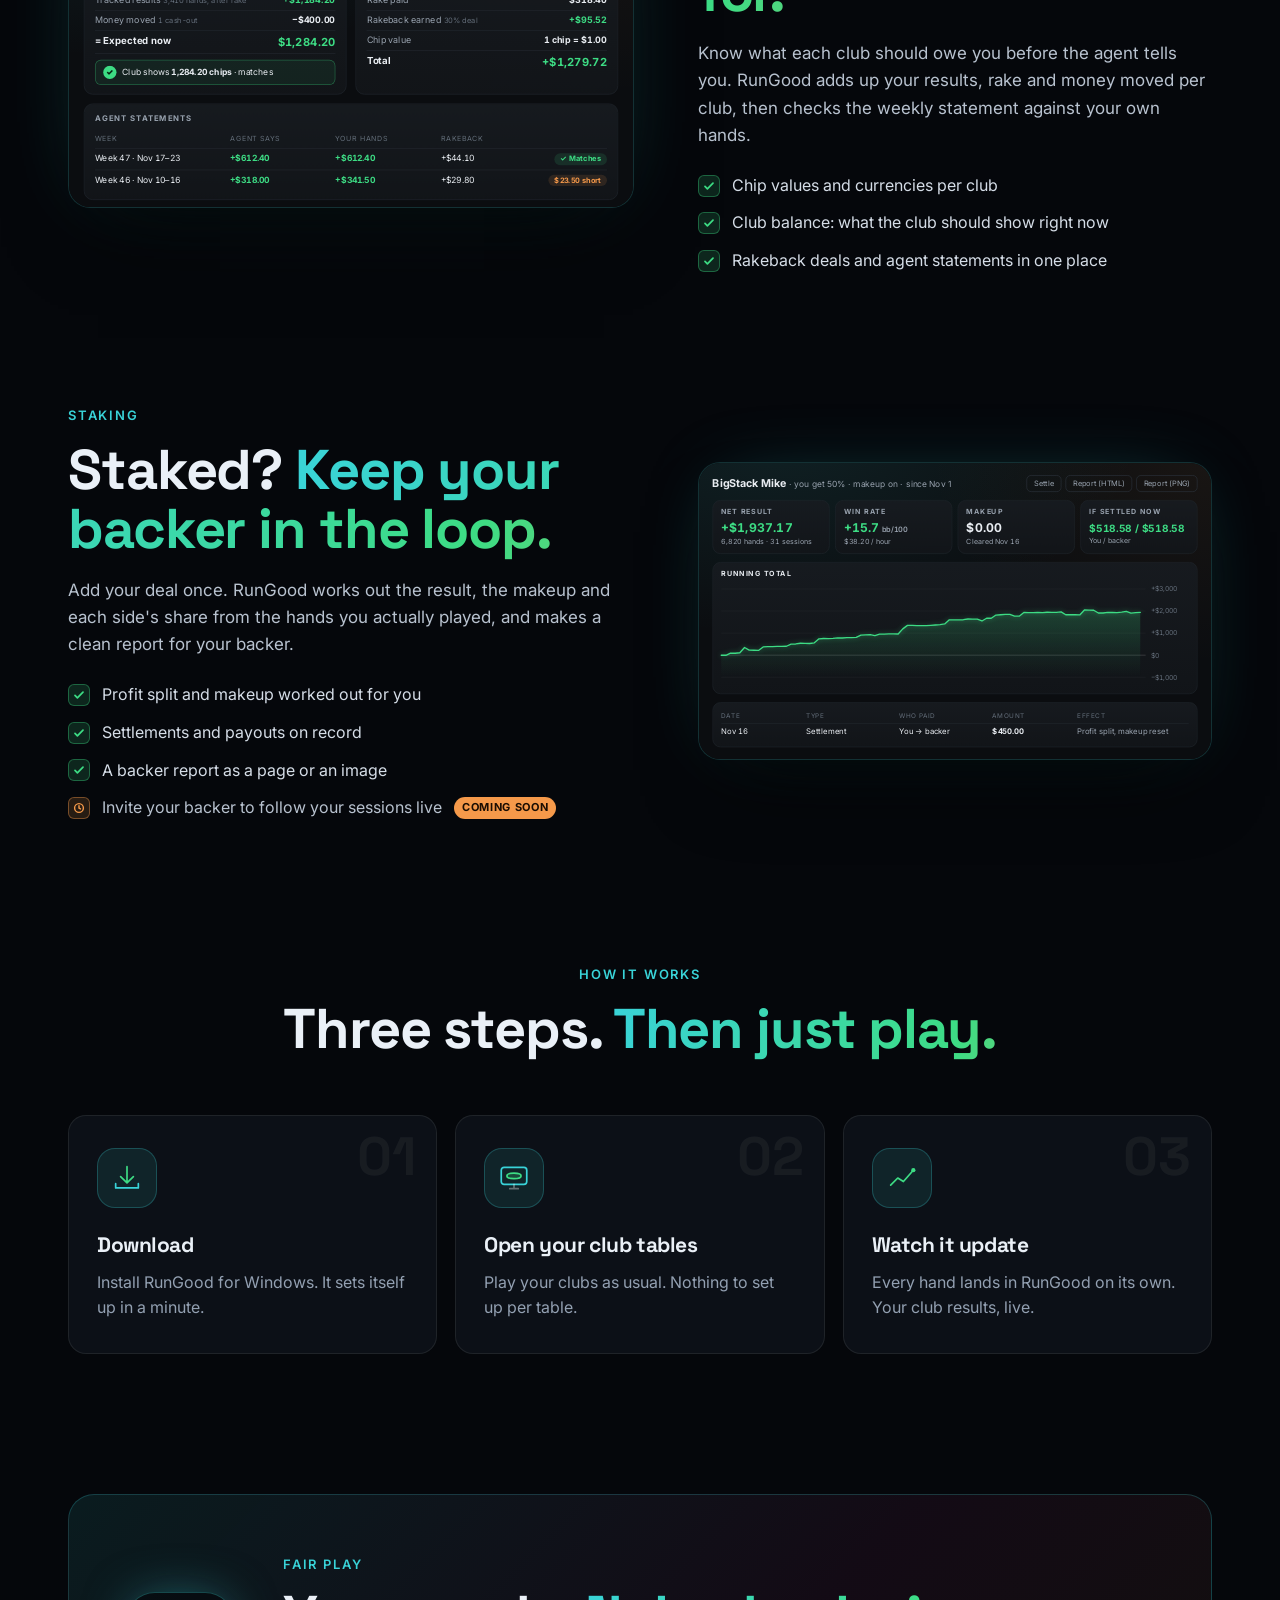
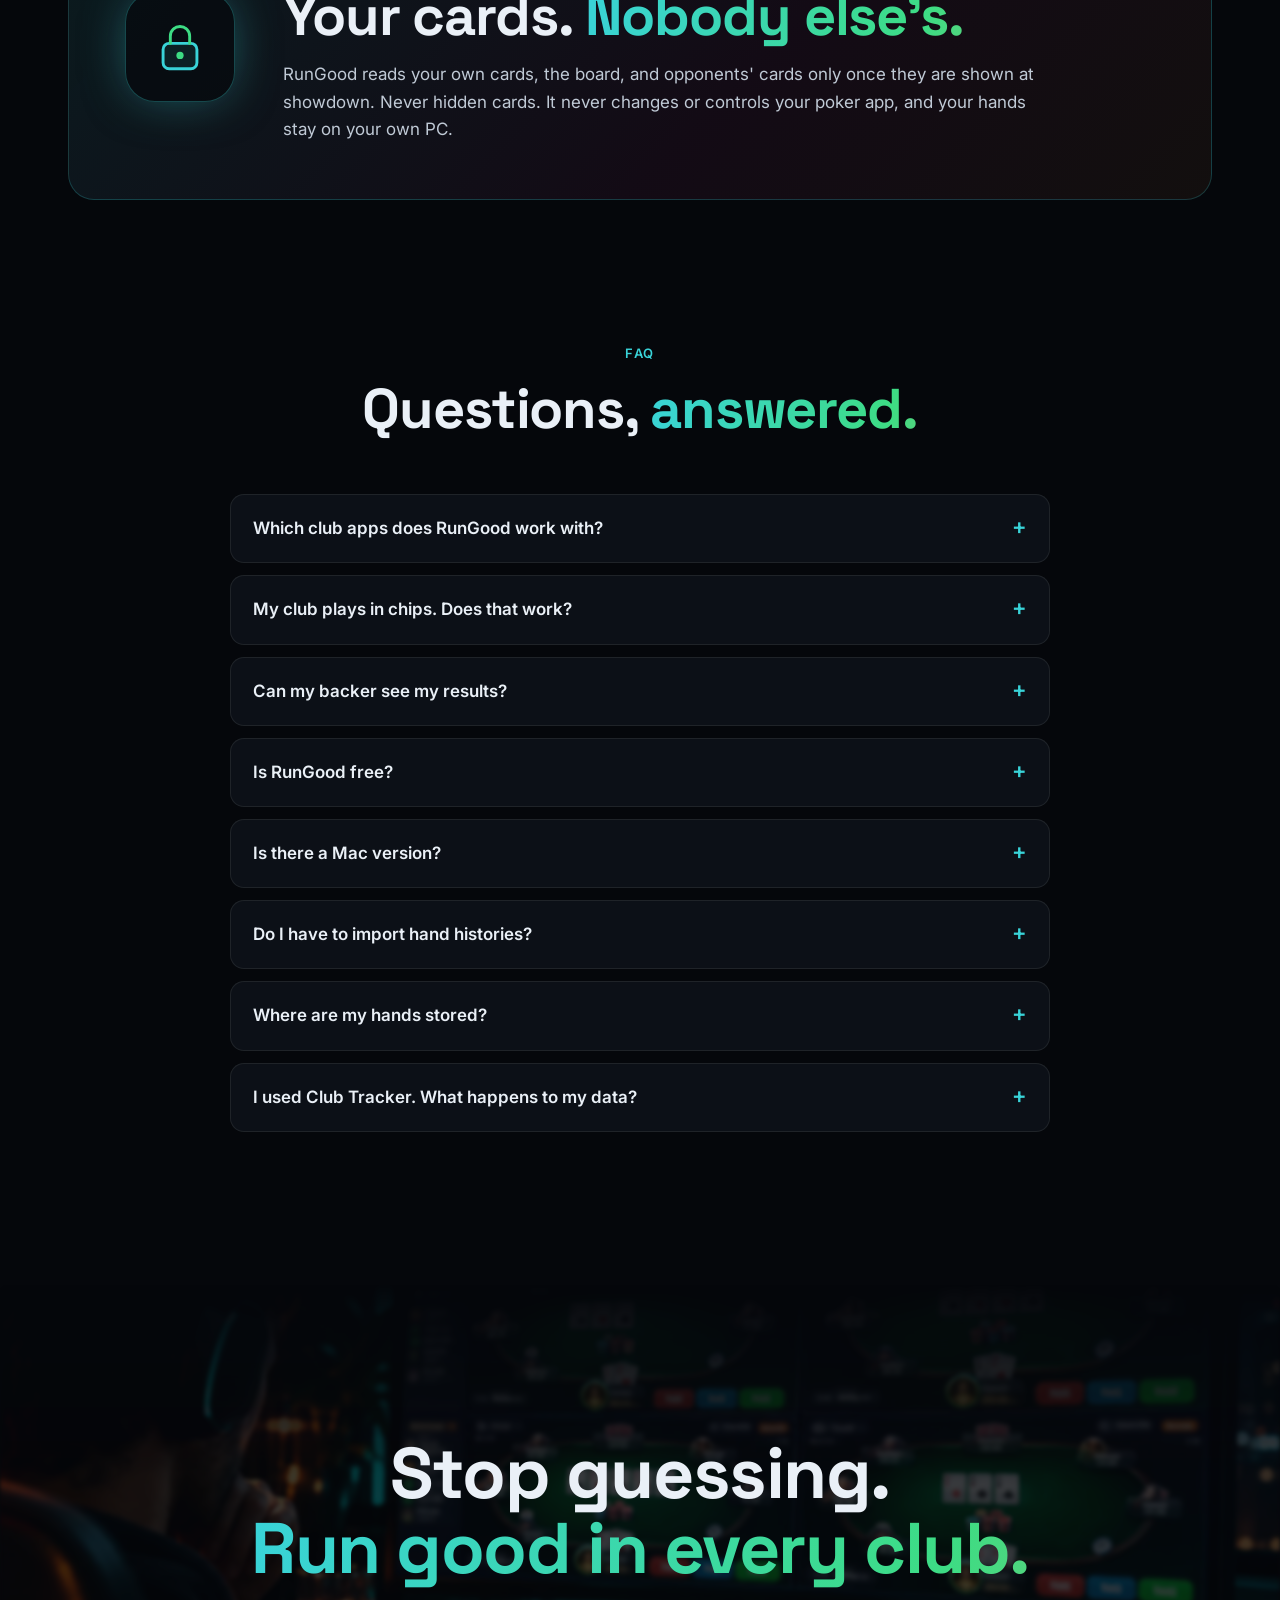
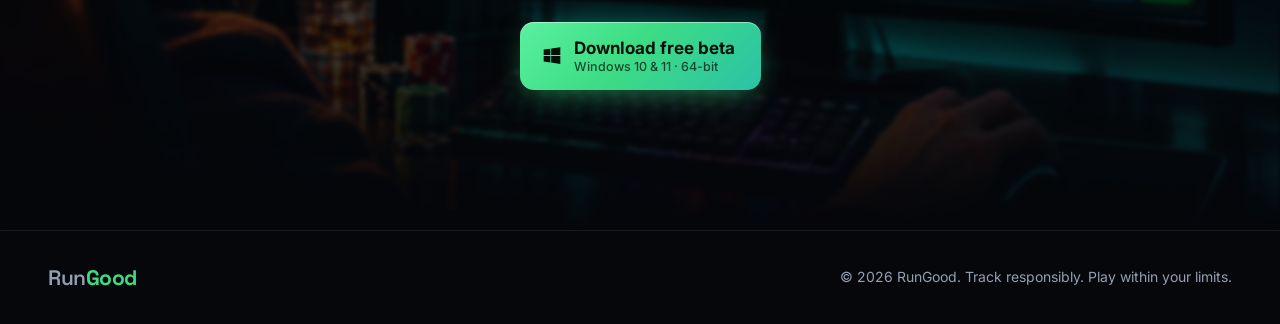
==== commit a0fd3ec0: "Beta badge, free-beta line, staking section, HUD back side by side, copy fixes" ====
--- a/index.html
+++ b/index.html
@@ -29,11 +29,13 @@
       <svg viewBox="0 0 32 32"><rect x="1" y="1" width="30" height="30" rx="9" class="bm-box"/><path class="bm-line" d="M7 21 L12.5 15.5 L16.5 18.5 L25 9.5"/><circle class="bm-dot" cx="25" cy="9.5" r="2.2"/></svg>
     </span>
     <span class="brand-word">Run<b>Good</b></span>
+    <span class="beta-badge">BETA</span>
   </a>
   <nav class="nav-links" aria-label="Main">
     <a href="#features">Features</a>
     <a href="#hud">HUD</a>
     <a href="#clubs">Clubs</a>
+    <a href="#staking">Staking</a>
     <a href="#faq">FAQ</a>
   </nav>
   <a class="btn btn-small" href="download/"><svg class="win" viewBox="0 0 24 24" aria-hidden="true"><path d="M2 4.3 10 3.2v7.7H2zM11 3.1 22 1.5v9.4H11zM2 12h8v7.8l-8-1.1zM11 12h11v9.5l-11-1.6z"/></svg>Download</a>
@@ -54,17 +56,18 @@
 
   <div class="hero-inner">
     <div class="hero-copy">
+      <p class="beta-line reveal"><b>BETA</b>Free for players while RunGood is in beta</p>
       <p class="eyebrow reveal"><span class="pulse-dot"></span>For club poker grinders</p>
-      <h1 class="reveal">Every club.<br>Every hand.<br><span class="grad">Live.</span></h1>
-      <p class="lede reveal">The tracker built for club poker. RunGood follows your club tables while you play: session results in real money instead of chips, rake and rakeback per club, agent statements checked against your own hands, and a HUD on every table.</p>
+      <h1 class="reveal">Every <span class="grad">club.</span><br>Every hand.</h1>
+      <p class="lede reveal">The tracker built for club poker. RunGood follows your club tables while you play: session results in real money instead of chips, rake and rakeback per club, agent statements checked against your own hands, staking deals, and a HUD on every table.</p>
       <div class="cta-row reveal">
         <a class="btn btn-big" href="download/">
           <svg class="win" viewBox="0 0 24 24" aria-hidden="true"><path d="M2 4.3 10 3.2v7.7H2zM11 3.1 22 1.5v9.4H11zM2 12h8v7.8l-8-1.1zM11 12h11v9.5l-11-1.6z"/></svg>
-          <span><b>Download for Windows</b><small>Windows 10 &amp; 11 · 64-bit</small></span>
+          <span><b>Download free beta</b><small>Windows 10 &amp; 11 · 64-bit</small></span>
         </a>
         <a class="btn-ghost" href="#features">See what it does <span aria-hidden="true">→</span></a>
       </div>
-      <p class="fineprint reveal">Built for ClubGG clubs. Not on Mac yet: RunGood is Windows-only for now.</p>
+      <p class="fineprint reveal">Beta: expect the odd rough edge, and tell us what breaks. Not on Mac yet.</p>
     </div>
 
     <!-- the real RunGood dashboard, rebuilt as a floating 3D window -->
@@ -83,8 +86,8 @@
 <!-- MARQUEE -->
 <section class="marquee" aria-label="Highlights">
   <div class="marquee-track">
-    <span>Built for club grinders</span><i>♠</i><span>Live session P&amp;L</span><i class="r">♥</i><span>Chip values per club</span><i>♣</i><span>Rake &amp; rakeback</span><i class="r">♦</i><span>Agent statements</span><i>♠</i><span>HUD on your tables</span><i class="r">♥</i><span>Hand replayer</span><i>♣</i><span>All-in EV</span><i class="r">♦</i>
-    <span>Built for club grinders</span><i>♠</i><span>Live session P&amp;L</span><i class="r">♥</i><span>Chip values per club</span><i>♣</i><span>Rake &amp; rakeback</span><i class="r">♦</i><span>Agent statements</span><i>♠</i><span>HUD on your tables</span><i class="r">♥</i><span>Hand replayer</span><i>♣</i><span>All-in EV</span><i class="r">♦</i>
+    <span>Built for club grinders</span><i>♠</i><span>Live session P&amp;L</span><i class="r">♥</i><span>Chip values per club</span><i>♣</i><span>Rakeback per club</span><i class="r">♦</i><span>Agent statements</span><i>♠</i><span>Staking deals</span><i class="r">♥</i><span>HUD on your tables</span><i class="r">♥</i><span>Hand replayer</span><i>♣</i><span>All-in EV</span><i class="r">♦</i>
+    <span>Built for club grinders</span><i>♠</i><span>Live session P&amp;L</span><i class="r">♥</i><span>Chip values per club</span><i>♣</i><span>Rakeback per club</span><i class="r">♦</i><span>Agent statements</span><i>♠</i><span>Staking deals</span><i class="r">♥</i><span>HUD on your tables</span><i class="r">♥</i><span>Hand replayer</span><i>♣</i><span>All-in EV</span><i class="r">♦</i>
   </div>
 </section>
 
@@ -103,12 +106,12 @@
     <article class="feature reveal">
       <div class="ico ico-bank"><svg viewBox="0 0 48 48"><ellipse class="chip c1" cx="24" cy="36" rx="14" ry="5"/><ellipse class="chip c2" cx="24" cy="28" rx="14" ry="5"/><ellipse class="chip c3" cx="24" cy="20" rx="14" ry="5"/><ellipse class="chip c4" cx="24" cy="12" rx="14" ry="5"/></svg></div>
       <h3>Chips to real money</h3>
-      <p>Set what a chip is worth in each club. Every result shows in real money, club by club.</p>
-    </article>
-    <article class="feature reveal">
-      <div class="ico ico-report"><svg viewBox="0 0 48 48"><rect class="bar b1" x="8" y="26" width="6" height="14" rx="2"/><rect class="bar b2" x="18" y="18" width="6" height="22" rx="2"/><rect class="bar b3" x="28" y="22" width="6" height="18" rx="2"/><rect class="bar b4" x="38" y="10" width="6" height="30" rx="2"/></svg></div>
-      <h3>Rake &amp; rakeback</h3>
-      <p>See the rake you paid and the rakeback you earned in every club, next to your results.</p>
+      <p>Set what a chip is worth and your rakeback deal in each club. Every result shows in real money.</p>
+    </article>
+    <article class="feature reveal">
+      <div class="ico ico-stake"><svg viewBox="0 0 48 48"><circle class="h1" cx="15" cy="15" r="5.5"/><circle class="h2" cx="33" cy="15" r="5.5"/><path class="b1" d="M5 38c1-8 5-12 10-12s9 4 10 12"/><path class="b2" d="M23 38c1-8 5-12 10-12s9 4 10 12"/><path class="link" d="M20 30 H28"/></svg></div>
+      <h3>Staking deals</h3>
+      <p>Playing on a backer's money? Split, makeup and a report for your backer, worked out from your hands.</p>
     </article>
     <article class="feature reveal">
       <div class="ico ico-backup"><svg viewBox="0 0 48 48"><path class="shield" d="M24 5 L40 11 V23 C40 33 33 40 24 43 C15 40 8 33 8 23 V11 Z"/><path class="check" d="M17 24 L22 29 L31 19"/></svg></div>
@@ -140,18 +143,14 @@
 
 <!-- SHOWCASE: the real app, rebuilt -->
 <section class="showcase">
-  <div class="show-row wide reveal" id="hud">
-    <div class="show-copy">
-      <div>
-        <p class="eyebrow">HUD</p>
-        <h2>Know every regular <span class="grad">in your club.</span></h2>
-      </div>
-      <div>
-        <p>RunGood puts each opponent's numbers right next to their seat, in the same boxes you see in the app. Fish light up, regulars get a tag, and every number shows how many hands it's based on.</p>
-        <ul class="ticks"><li>Stats per player, right on the table</li><li>Click-through, never in your way</li><li>Build your own boxes in the HUD designer</li></ul>
-      </div>
-    </div>
+  <div class="show-row reveal" id="hud">
     <div class="show-shot"><div class="fit" data-w="1000" data-h="660"><div class="rg rg-hudscene" id="rg-hud"></div></div></div>
+    <div class="show-copy">
+      <p class="eyebrow">HUD</p>
+      <h2>Know every regular <span class="grad">in your club.</span></h2>
+      <p>RunGood puts each opponent's numbers right next to their seat, in the same boxes you see in the app. Fish light up, regulars get a tag, and every number shows how many hands it's based on.</p>
+      <ul class="ticks"><li>Stats per player, right on the table</li><li>Click-through, never in your way</li><li>Build your own boxes in the HUD designer</li></ul>
+    </div>
   </div>
   <div class="show-row flip reveal">
     <div class="show-shot"><div class="fit" data-w="760" data-h="470"><div class="rg rg-graphcard" id="rg-graph"></div></div></div>
@@ -169,6 +168,15 @@
       <h2>Every chip, <span class="grad">every club, accounted for.</span></h2>
       <p>Know what each club should owe you before the agent tells you. RunGood adds up your results, rake and money moved per club, then checks the weekly statement against your own hands.</p>
       <ul class="ticks"><li>Chip values and currencies per club</li><li>Club balance: what the club should show right now</li><li>Rakeback deals and agent statements in one place</li></ul>
+    </div>
+  </div>
+  <div class="show-row flip reveal" id="staking">
+    <div class="show-shot"><div class="fit" data-w="760" data-h="440"><div class="rg rg-stake" id="rg-stake"></div></div></div>
+    <div class="show-copy">
+      <p class="eyebrow">Staking</p>
+      <h2>Staked? <span class="grad">Keep your backer in the loop.</span></h2>
+      <p>Add your deal once. RunGood works out the result, the makeup and each side's share from the hands you actually played, and makes a clean report for your backer.</p>
+      <ul class="ticks"><li>Profit split and makeup worked out for you</li><li>Settlements and payouts on record</li><li>A backer report as a page or an image</li><li class="soon">Invite your backer to follow your sessions live <span class="soon-tag">Coming soon</span></li></ul>
     </div>
   </div>
 </section>
@@ -205,8 +213,10 @@
     <h2>Questions, <span class="grad">answered.</span></h2>
   </div>
   <div class="faq">
-    <details class="reveal"><summary>Which club apps does RunGood work with?</summary><p>RunGood is built for ClubGG cash games today. More club apps are planned.</p></details>
+    <details class="reveal"><summary>Which club apps does RunGood work with?</summary><p>ClubGG cash games today. We are adding more club apps, so the same tracker covers all the clubs you play.</p></details>
     <details class="reveal"><summary>My club plays in chips. Does that work?</summary><p>Yes. Set what a chip is worth in each club, and RunGood shows your results in real money.</p></details>
+    <details class="reveal"><summary>Can my backer see my results?</summary><p>Yes. RunGood makes a report for your backer as a page or an image, with your results, graph, sessions and settlements. An invite so your backer can follow your sessions live is coming soon.</p></details>
+    <details class="reveal"><summary>Is RunGood free?</summary><p>Yes, free for players during the beta. It is a beta, so some things may still change or break; you can report problems right from the app.</p></details>
     <details class="reveal"><summary>Is there a Mac version?</summary><p>Not yet. RunGood runs on Windows 10 and 11 (64-bit).</p></details>
     <details class="reveal"><summary>Do I have to import hand histories?</summary><p>No. RunGood picks up every hand on its own while you play.</p></details>
     <details class="reveal"><summary>Where are my hands stored?</summary><p>On your own PC. Turn on automatic daily backups to any folder you like.</p></details>
@@ -220,7 +230,7 @@
     <h2>Stop guessing.<br><span class="grad">Run good in every club.</span></h2>
     <a class="btn btn-big" href="download/">
       <svg class="win" viewBox="0 0 24 24" aria-hidden="true"><path d="M2 4.3 10 3.2v7.7H2zM11 3.1 22 1.5v9.4H11zM2 12h8v7.8l-8-1.1zM11 12h11v9.5l-11-1.6z"/></svg>
-      <span><b>Download for Windows</b><small>Windows 10 &amp; 11 · 64-bit</small></span>
+      <span><b>Download free beta</b><small>Windows 10 &amp; 11 · 64-bit</small></span>
     </a>
   </div>
 </section>
--- a/app.css
+++ b/app.css
@@ -194,3 +194,39 @@
   .app3d { width: min(640px, 100%); }
   .stage { min-height: 0; padding: 30px 0 50px; }
 }
+
+/* ---- staking feature icon ---- */
+.ico-stake .h1, .ico-stake .b1 { stroke: var(--teal, #39d3d8); }
+.ico-stake .h2, .ico-stake .b2 { stroke: var(--green, #3ddc84); }
+.ico-stake .h1, .ico-stake .h2 { animation: nod 2.6s ease-in-out infinite; }
+.ico-stake .h2 { animation-delay: .4s; }
+.ico-stake .link { stroke: var(--orange, #f5994a); stroke-dasharray: 3 3; animation: dash 1s linear infinite; }
+@keyframes nod { 0%, 100% { transform: translateY(0); } 50% { transform: translateY(-2px); } }
+.ticks li.soon { color: #b8c2cf; }
+.soon-tag { font-size: 11px; font-weight: 700; letter-spacing: .06em; text-transform: uppercase; color: #1a0d02; background: var(--orange, #f5994a); border-radius: 99px; padding: 2px 8px; white-space: nowrap; }
+.ticks li.soon::before { background-color: rgba(245,153,74,.14); border-color: rgba(245,153,74,.4); background-image: url("data:image/svg+xml,%3Csvg xmlns='http://www.w3.org/2000/svg' viewBox='0 0 20 20'%3E%3Ccircle cx='10' cy='10' r='5.5' fill='none' stroke='%23f5994a' stroke-width='1.8'/%3E%3Cpath d='M10 7.2V10l1.8 1.2' fill='none' stroke='%23f5994a' stroke-width='1.8' stroke-linecap='round'/%3E%3C/svg%3E"); }
+
+/* ---- staking page ---- */
+#rg-stake { width: 760px; height: 440px; padding: 18px 20px; display: flex; flex-direction: column; gap: 12px; }
+.sk-deal { display: flex; align-items: center; gap: 10px; }
+.sk-deal h4 { margin: 0; font: 700 16px 'Inter', sans-serif; white-space: nowrap; }
+.sk-deal h4 span { font-weight: 400; font-size: 12.5px; color: var(--ink2); }
+.sk-btn { margin-left: auto; display: flex; gap: 6px; }
+.sk-btn i { font-style: normal; font-size: 11px; padding: 4px 10px; border-radius: 7px; border: 1px solid var(--ln2); color: var(--ink2); white-space: nowrap; }
+.sk-kpis { display: grid; grid-template-columns: repeat(4, minmax(0, 1fr)); gap: 8px; }
+.sk-kpi { padding: 10px 12px; }
+.sk-kpi .v { font-size: 18px; font-weight: 700; margin-top: 4px; white-space: nowrap; }
+.sk-kpi .v small { font-size: 11px; color: var(--ink2); font-weight: 600; margin-left: 3px; }
+.sk-kpi .s { font-size: 10.5px; color: var(--ink2); margin-top: 2px; white-space: nowrap; }
+.sk-chart { flex: 1; min-height: 0; padding: 10px 12px 8px; display: flex; flex-direction: column; }
+.sk-chart .rg-chart { margin-top: 6px; }
+.sk-set { padding: 8px 12px; }
+.sk-row { display: grid; grid-template-columns: 1fr 1.1fr 1.1fr 1fr 1.4fr; gap: 8px; font-size: 11.5px; padding: 5px 0; border-bottom: 1px solid var(--ln); white-space: nowrap; }
+.sk-row:last-child { border-bottom: 0; }
+.sk-row.h { font-size: 9.5px; color: var(--ink3); letter-spacing: .08em; text-transform: uppercase; }
+
+.sk-kpi .v.split { font-size: 15px; padding-top: 3px; }
+/* beta badge */
+.beta-badge { display: inline-flex; align-items: center; height: 22px; padding: 0 9px; margin-left: 2px; border-radius: 99px; font: 800 10.5px/1 'Inter', sans-serif; letter-spacing: .14em; color: var(--teal, #39d3d8); border: 1px solid rgba(57,211,216,.5); background: rgba(57,211,216,.1); box-shadow: 0 0 14px -4px rgba(57,211,216,.6); }
+.beta-line { display: inline-flex; align-items: center; gap: 10px; margin-bottom: 18px; padding: 6px 14px 6px 6px; border-radius: 99px; background: rgba(10,14,20,.6); border: 1px solid rgba(57,211,216,.25); font-size: 13.5px; color: #c4cdd9; backdrop-filter: blur(6px); }
+.beta-line b { color: #04110a; background: linear-gradient(135deg, #5af0a0, #3ddc84); border-radius: 99px; padding: 3px 9px; font-size: 11px; letter-spacing: .1em; }
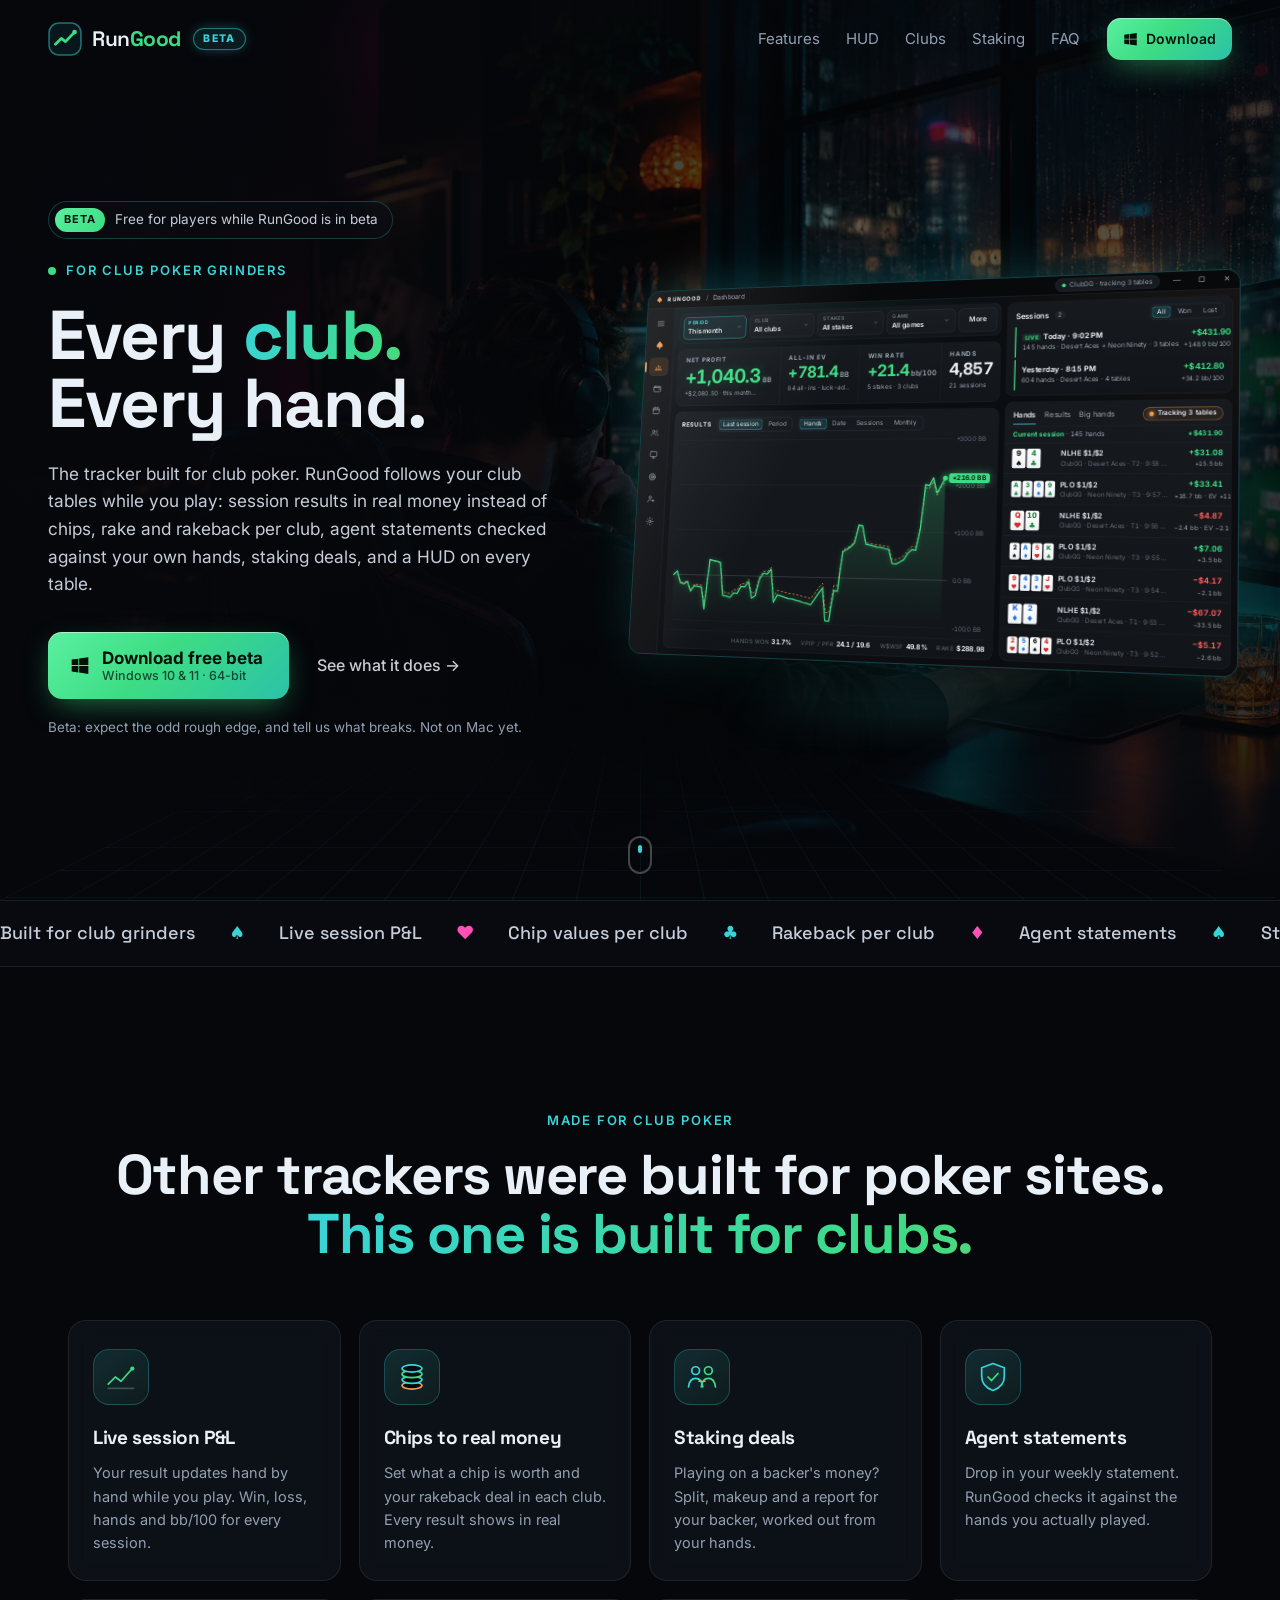
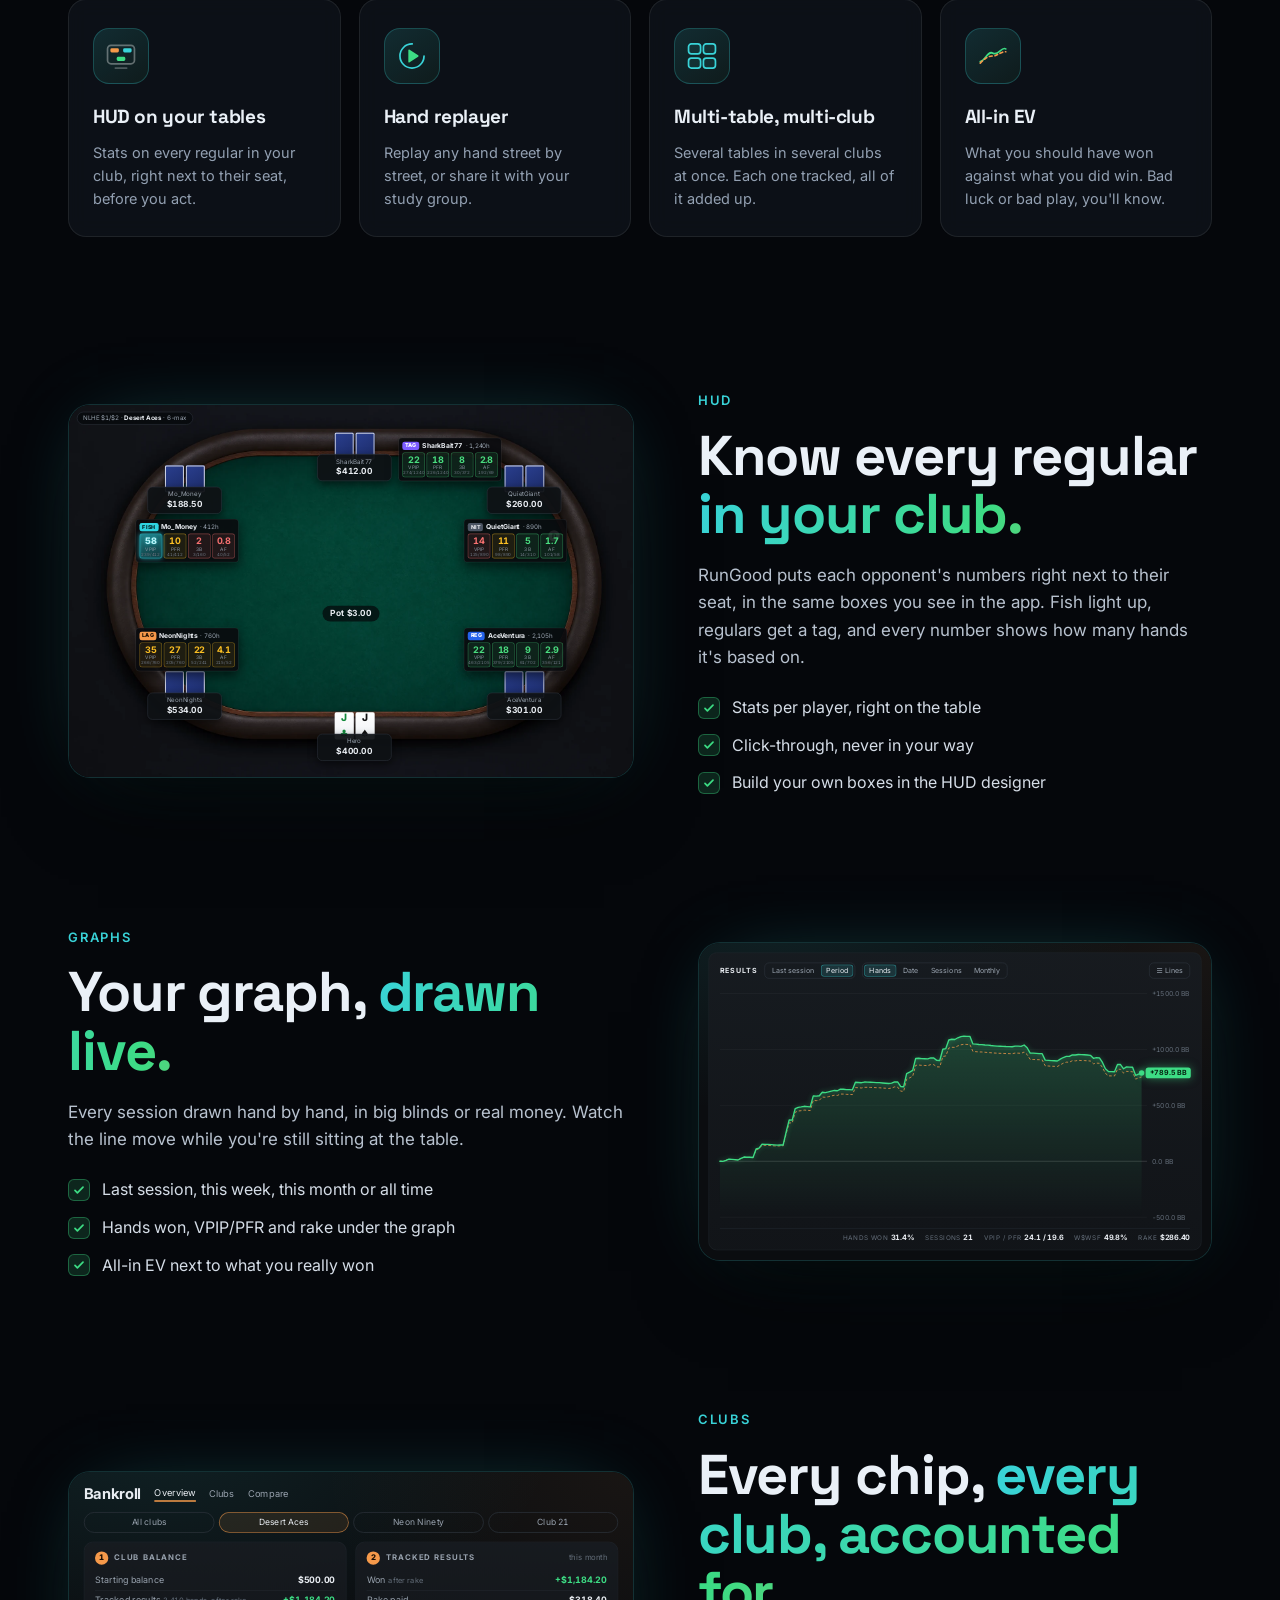
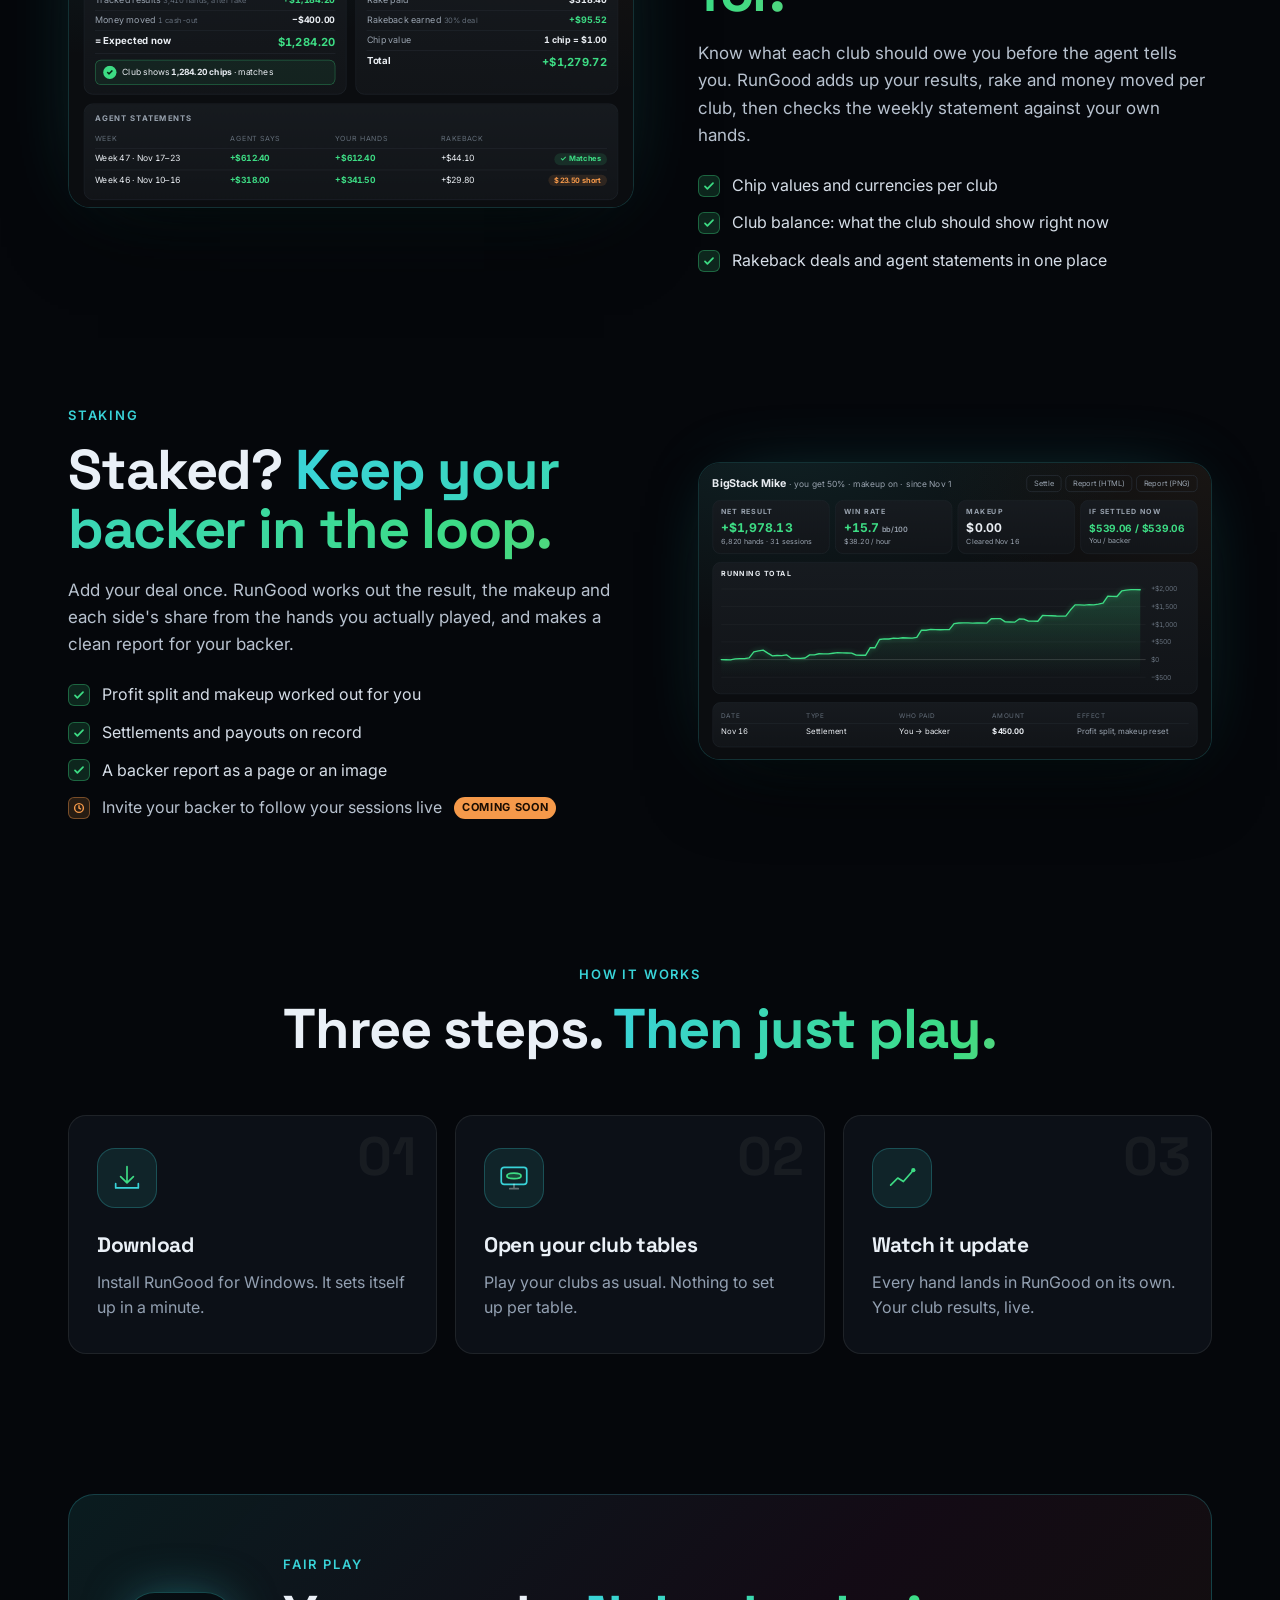
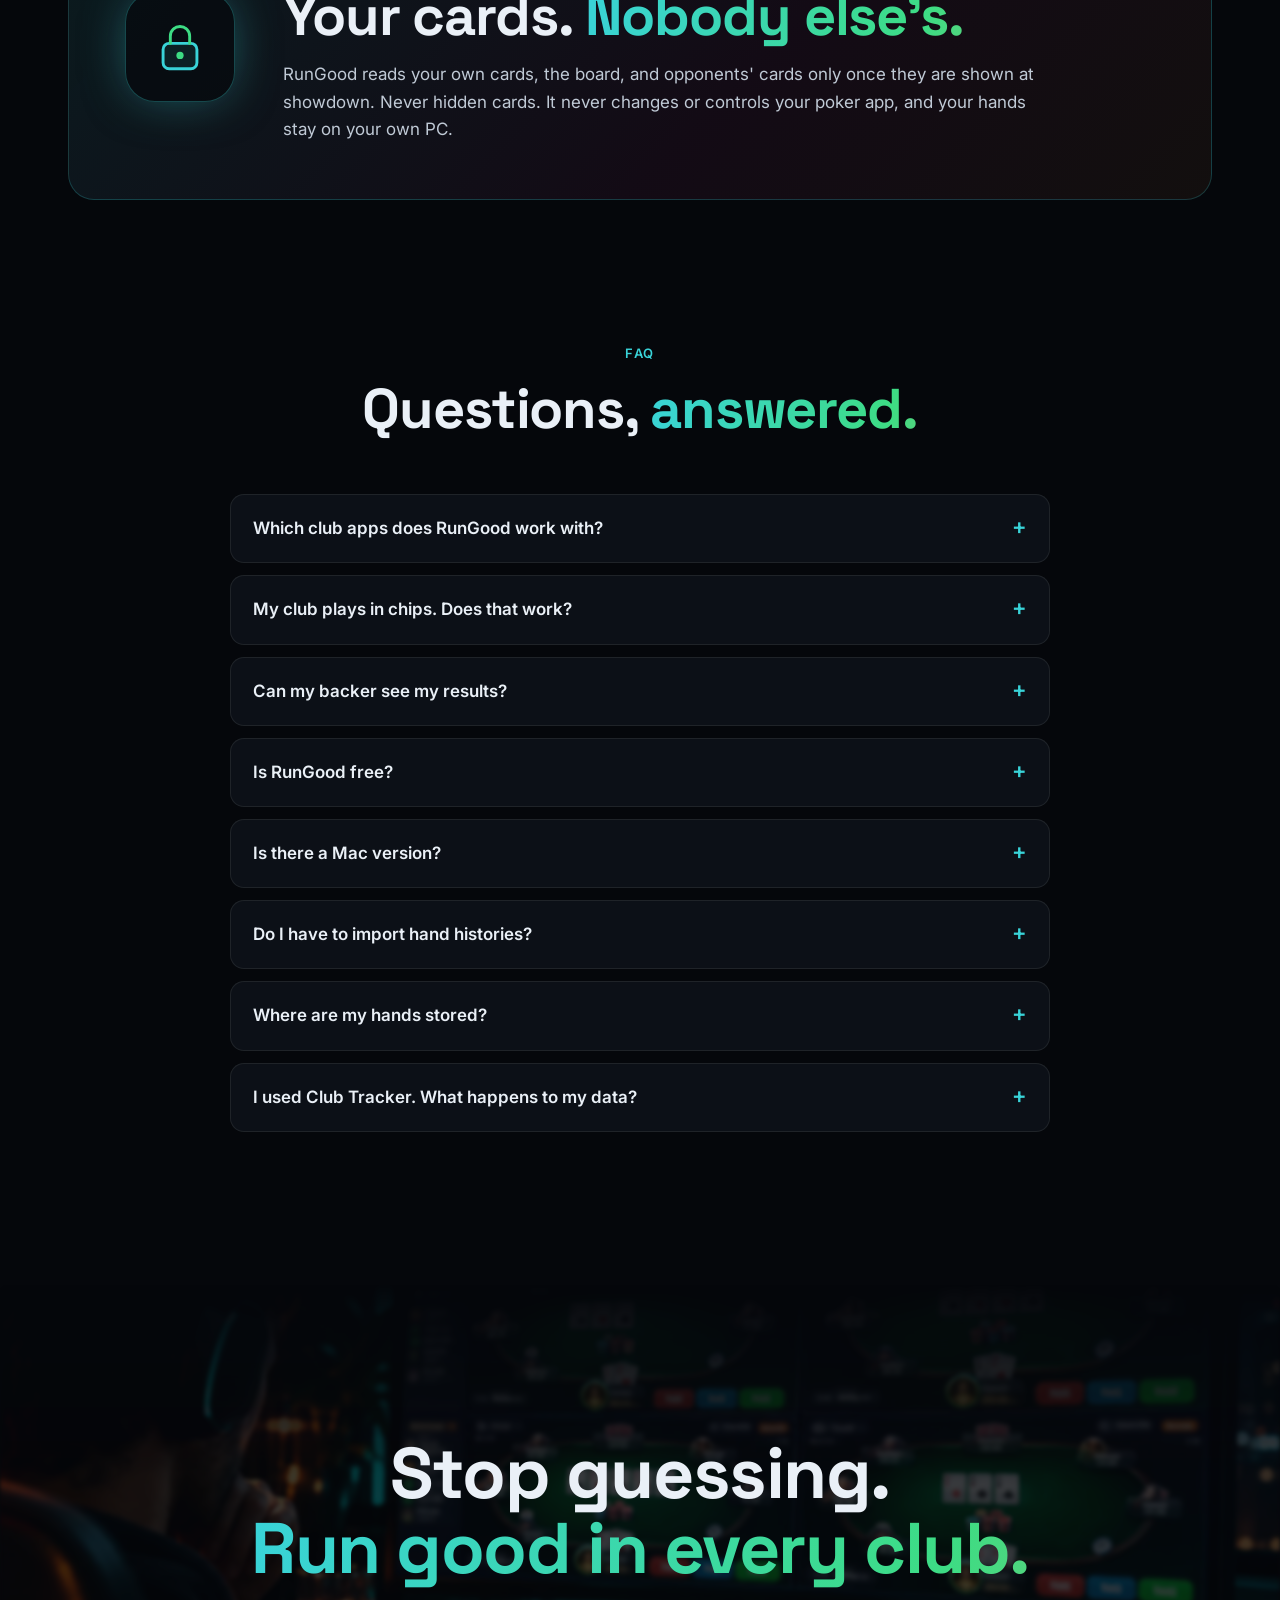
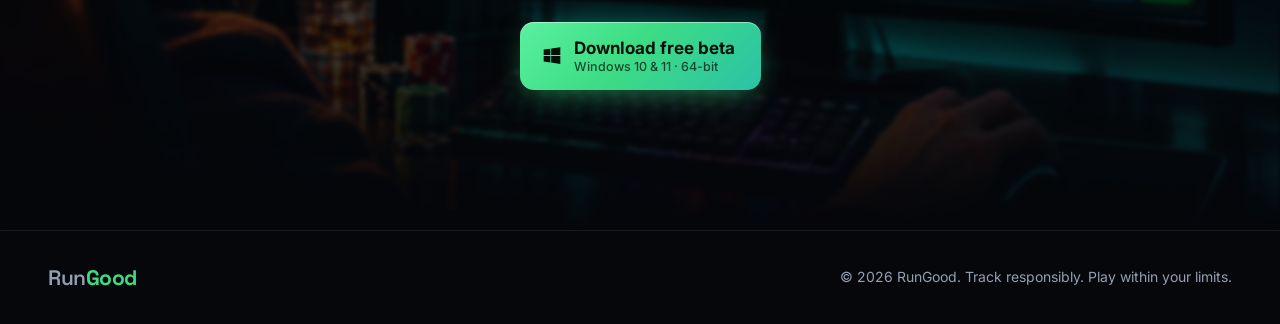
==== commit 51b05a32: "Link preview: RunGood logo centered on the hero image Co-Authored-By: Claude Opus 5.5 <noreply@anthr" ====
--- a/index.html
+++ b/index.html
@@ -8,7 +8,11 @@
 <meta name="theme-color" content="#05070b">
 <meta property="og:title" content="RunGood — The tracker for club poker grinders">
 <meta property="og:description" content="Every club. Every hand. Live. Session P&L, rakeback, agent statements, HUD and replayer. For Windows.">
-<meta property="og:image" content="https://rungood.app/assets/hero-wide.jpg">
+<meta property="og:image" content="https://rungood.app/assets/og-image.jpg">
+<meta property="og:image:width" content="1200">
+<meta property="og:image:height" content="630">
+<meta property="og:image:alt" content="RunGood logo over a poker grinder at his multi-table setup">
+<meta name="twitter:image" content="https://rungood.app/assets/og-image.jpg">
 <meta property="og:url" content="https://rungood.app/">
 <meta name="twitter:card" content="summary_large_image">
 <link rel="icon" href="assets/favicon.svg" type="image/svg+xml">
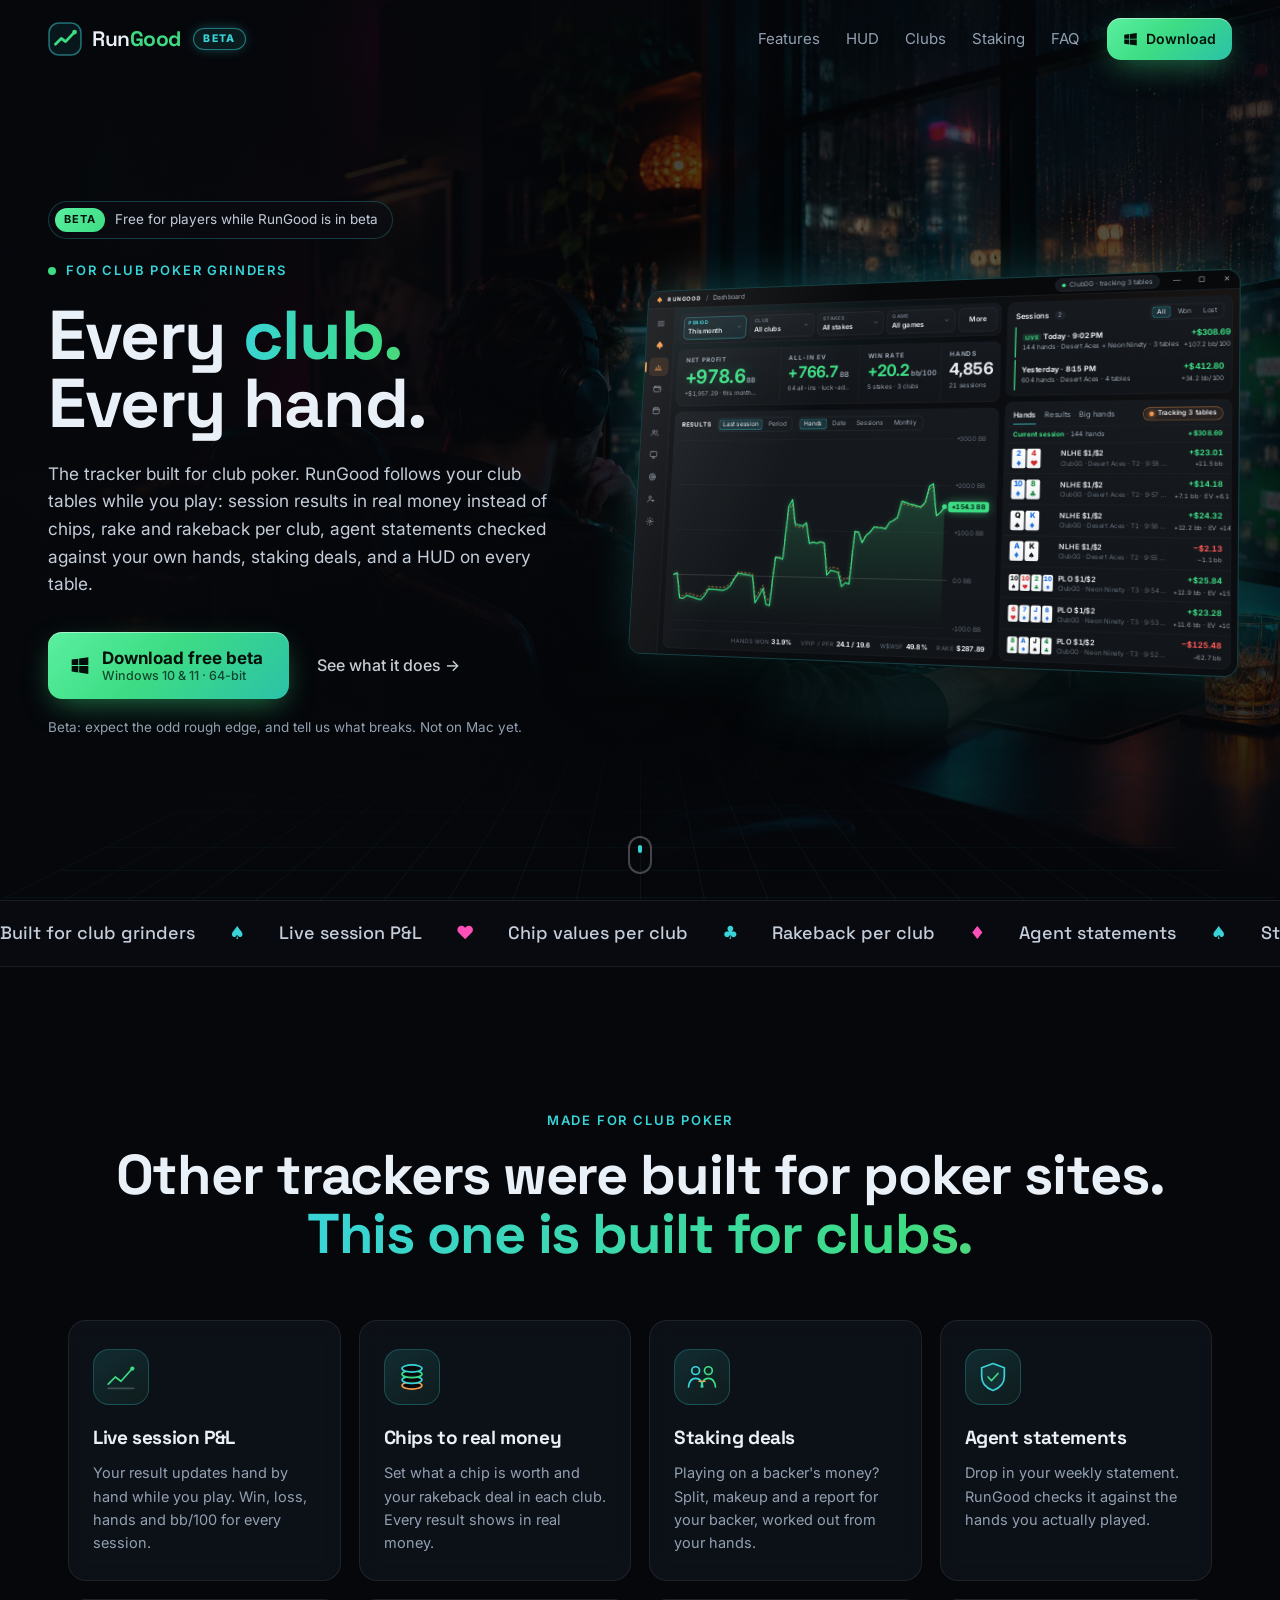
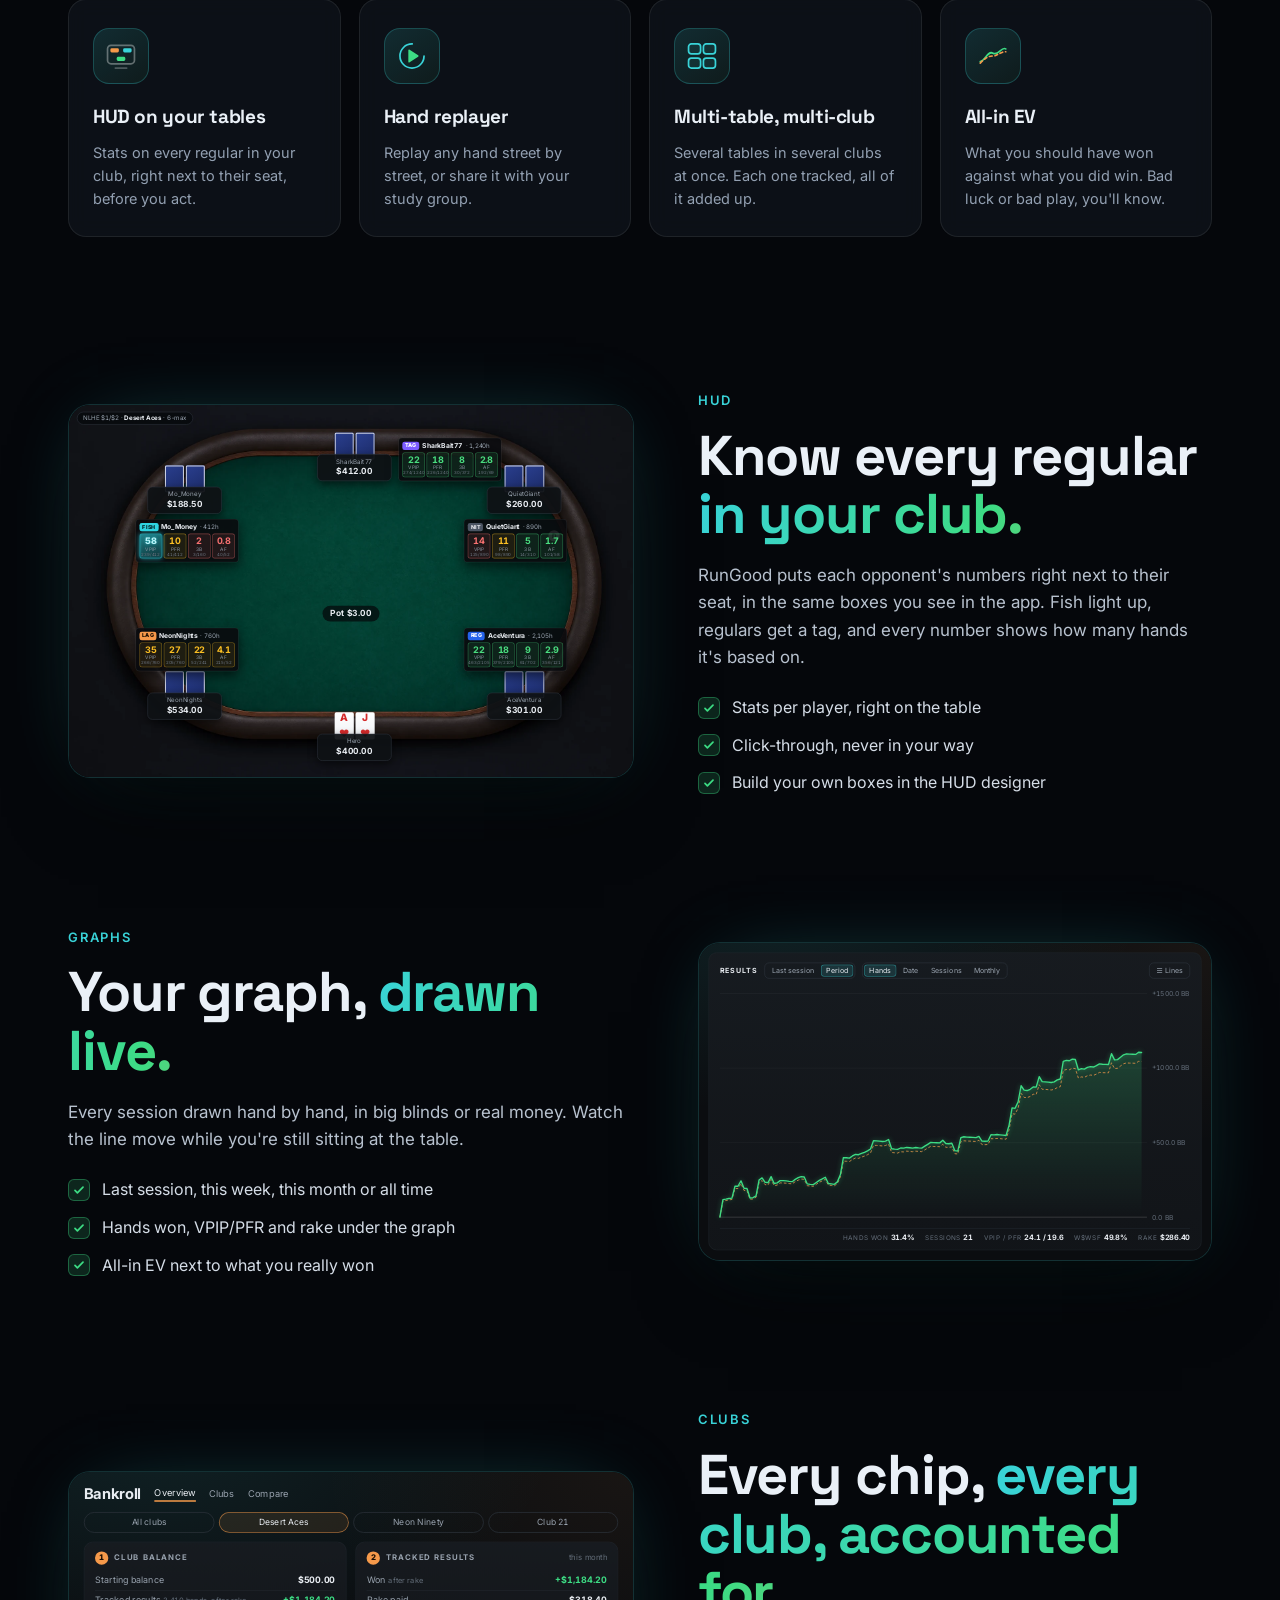
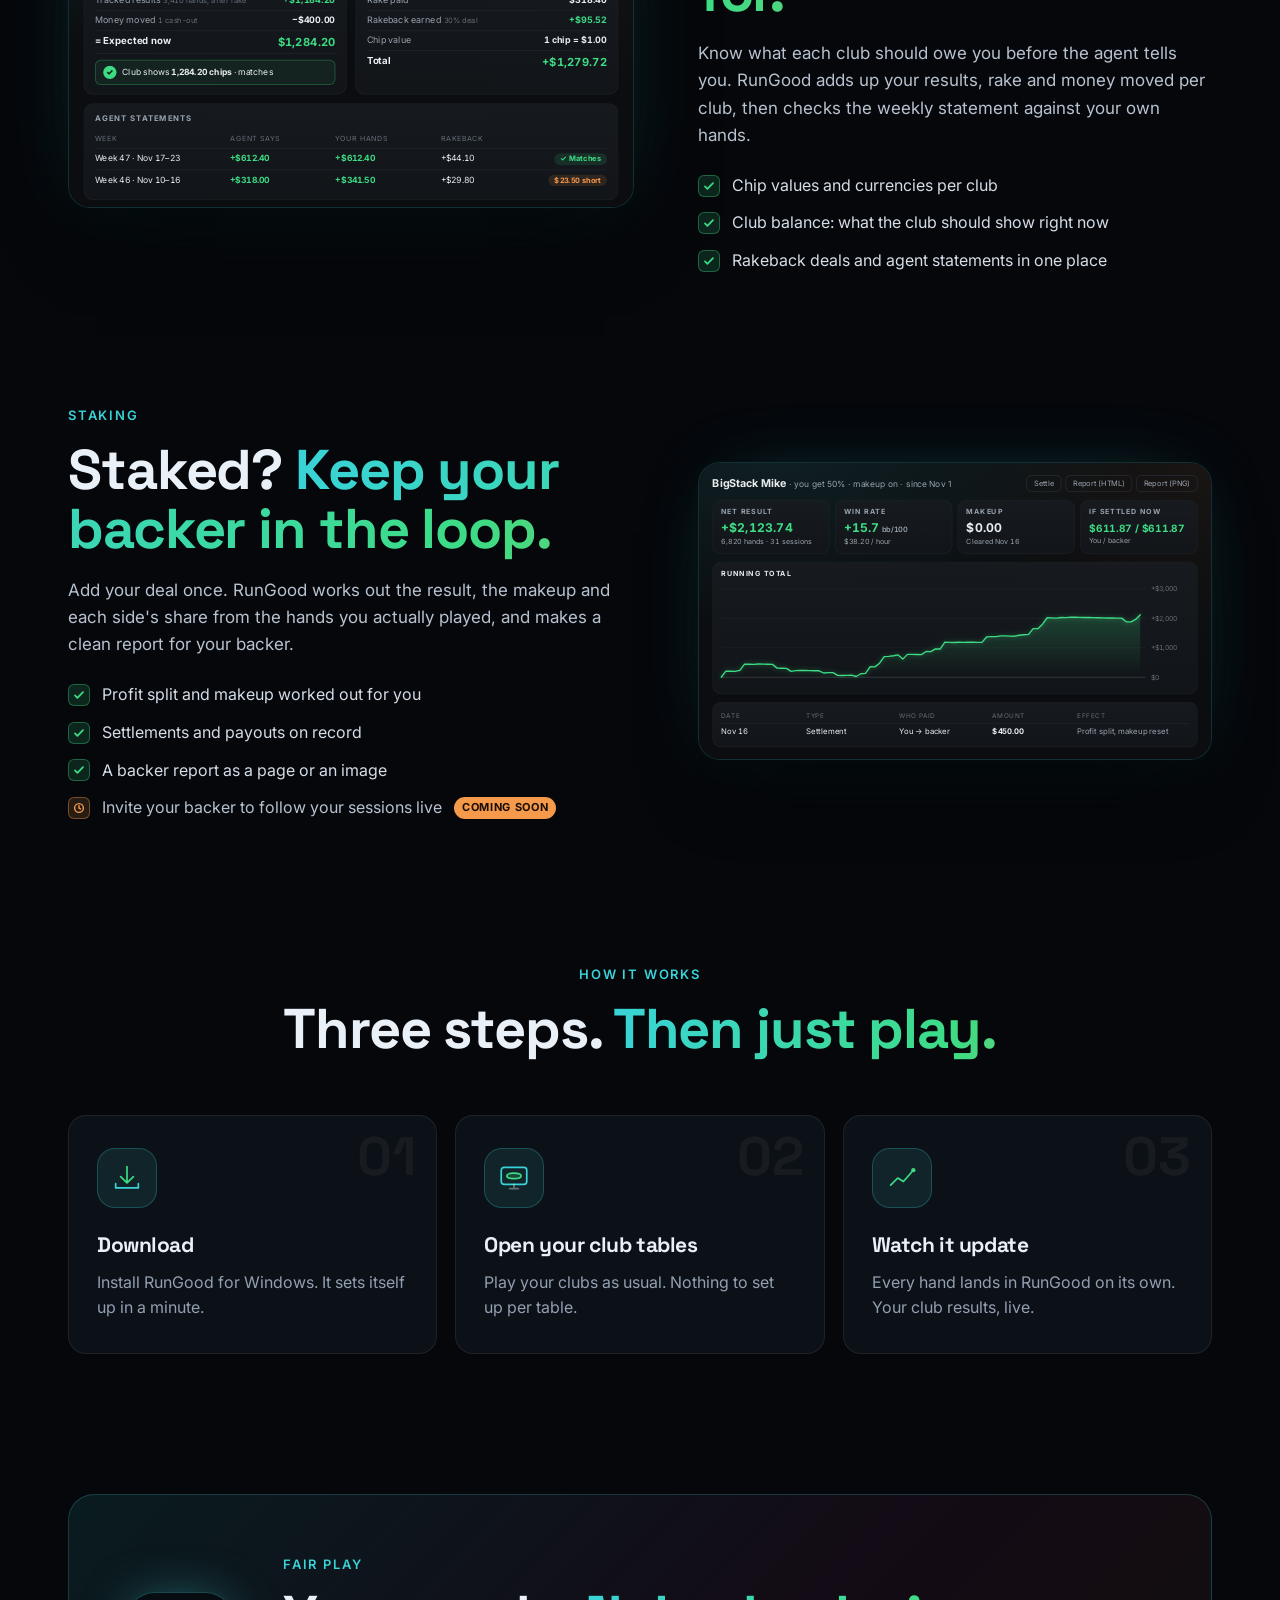
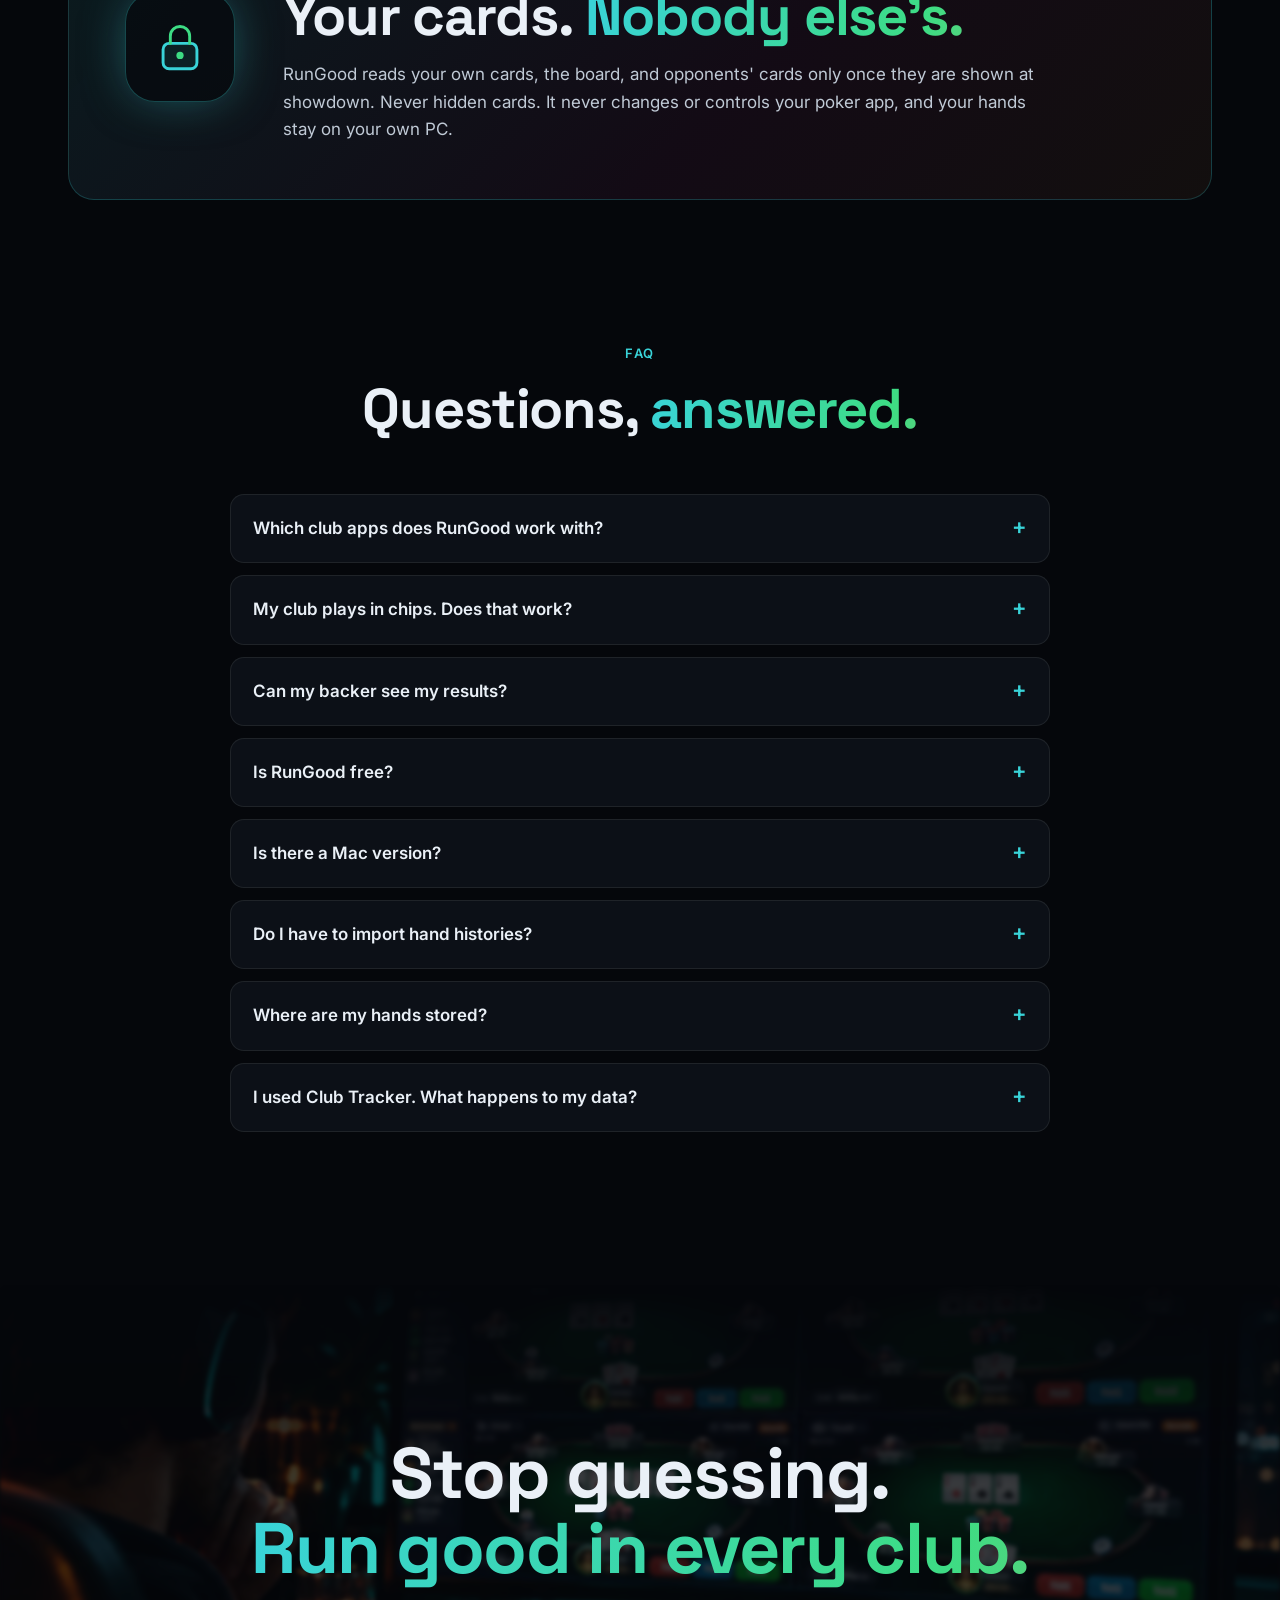
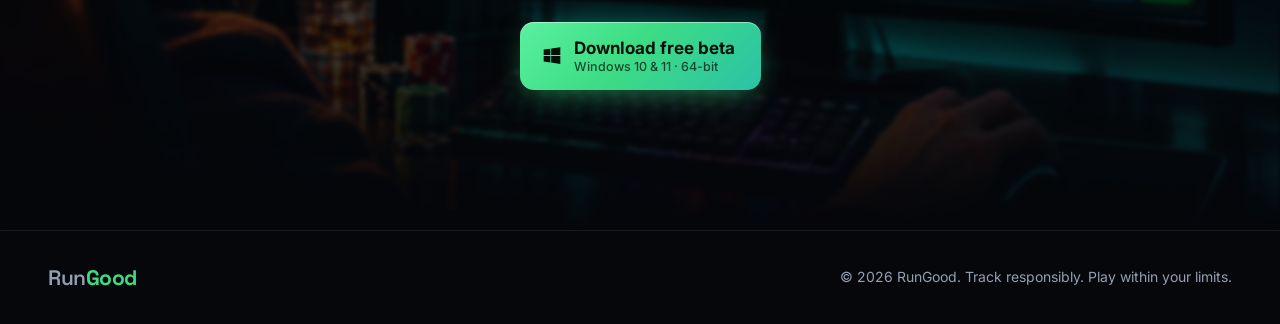
==== commit d25962a1: "Preview alt text Co-Authored-By: Claude Opus 5.5 <noreply@anthropic.com>" ====
--- a/index.html
+++ b/index.html
@@ -11,7 +11,7 @@
 <meta property="og:image" content="https://rungood.app/assets/og-image.jpg">
 <meta property="og:image:width" content="1200">
 <meta property="og:image:height" content="630">
-<meta property="og:image:alt" content="RunGood logo over a poker grinder at his multi-table setup">
+<meta property="og:image:alt" content="RunGood logo over a poker grinder at a multi-table setup">
 <meta name="twitter:image" content="https://rungood.app/assets/og-image.jpg">
 <meta property="og:url" content="https://rungood.app/">
 <meta name="twitter:card" content="summary_large_image">
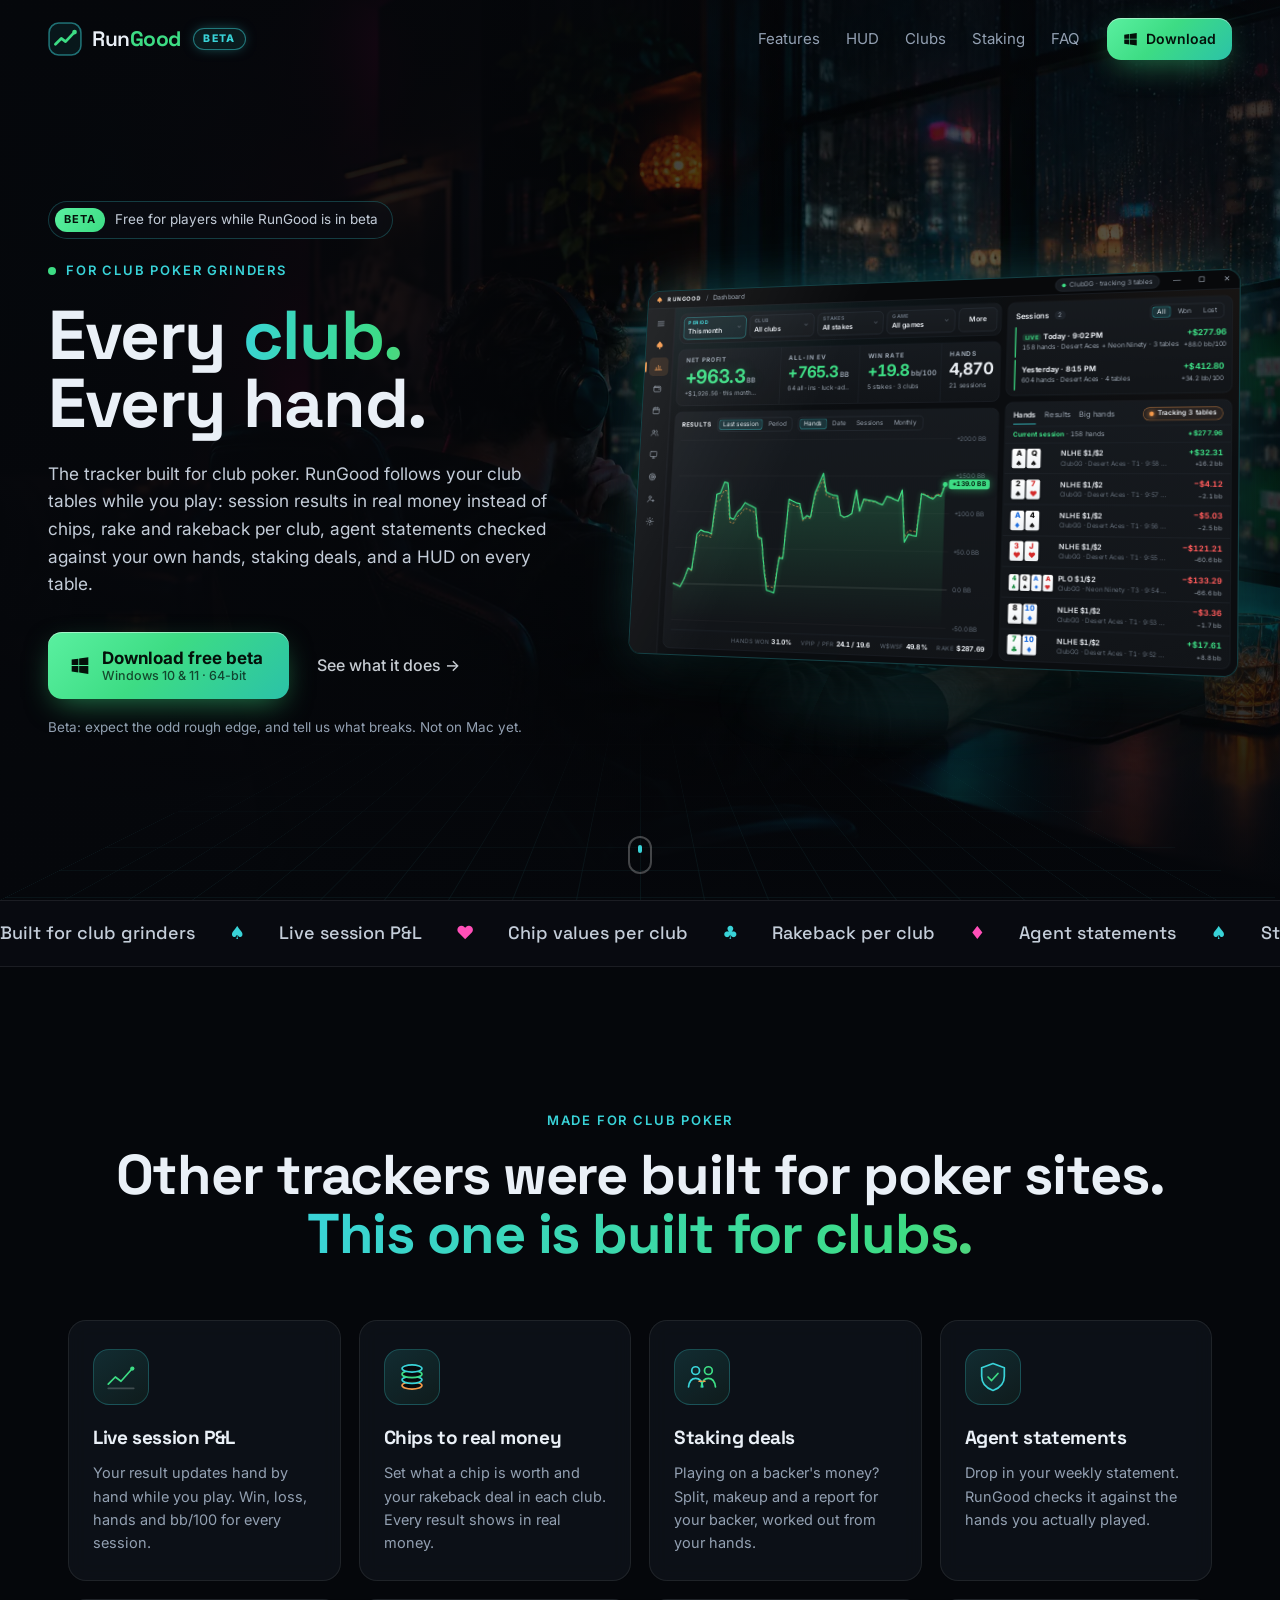
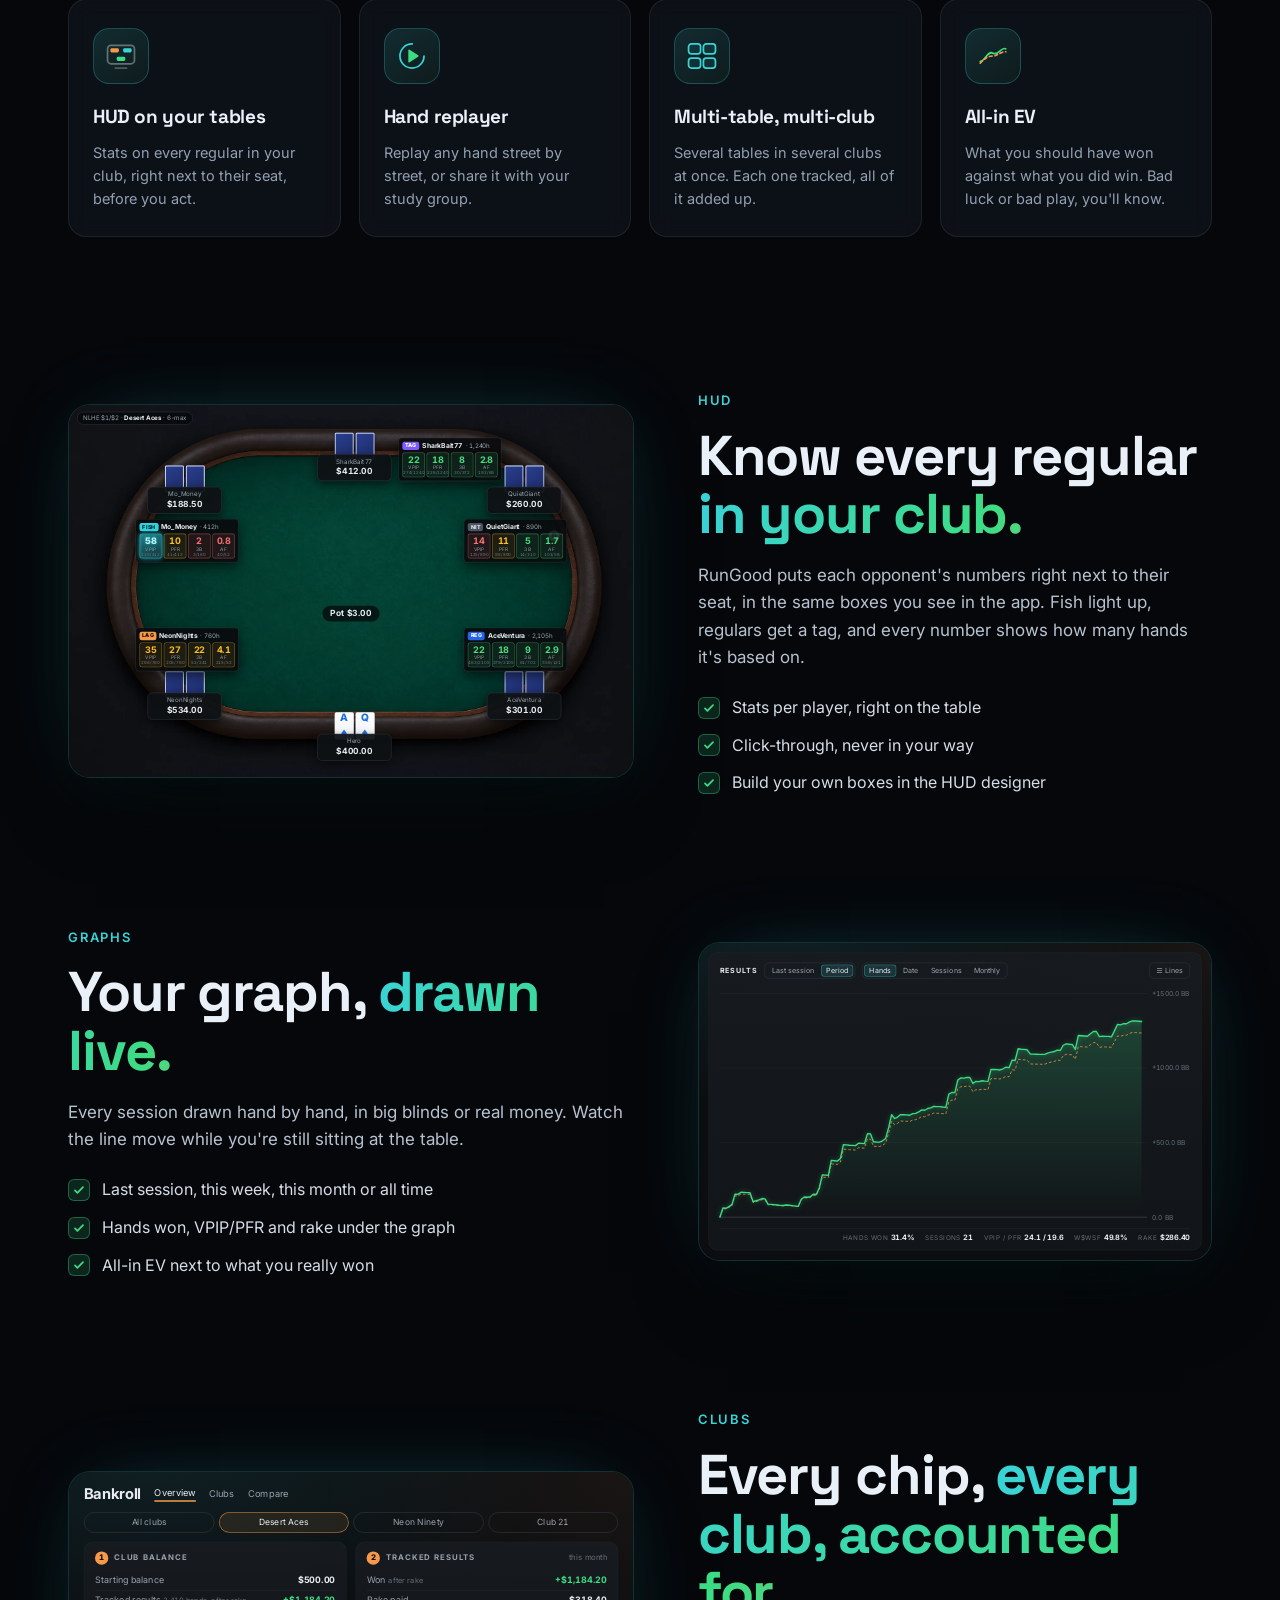
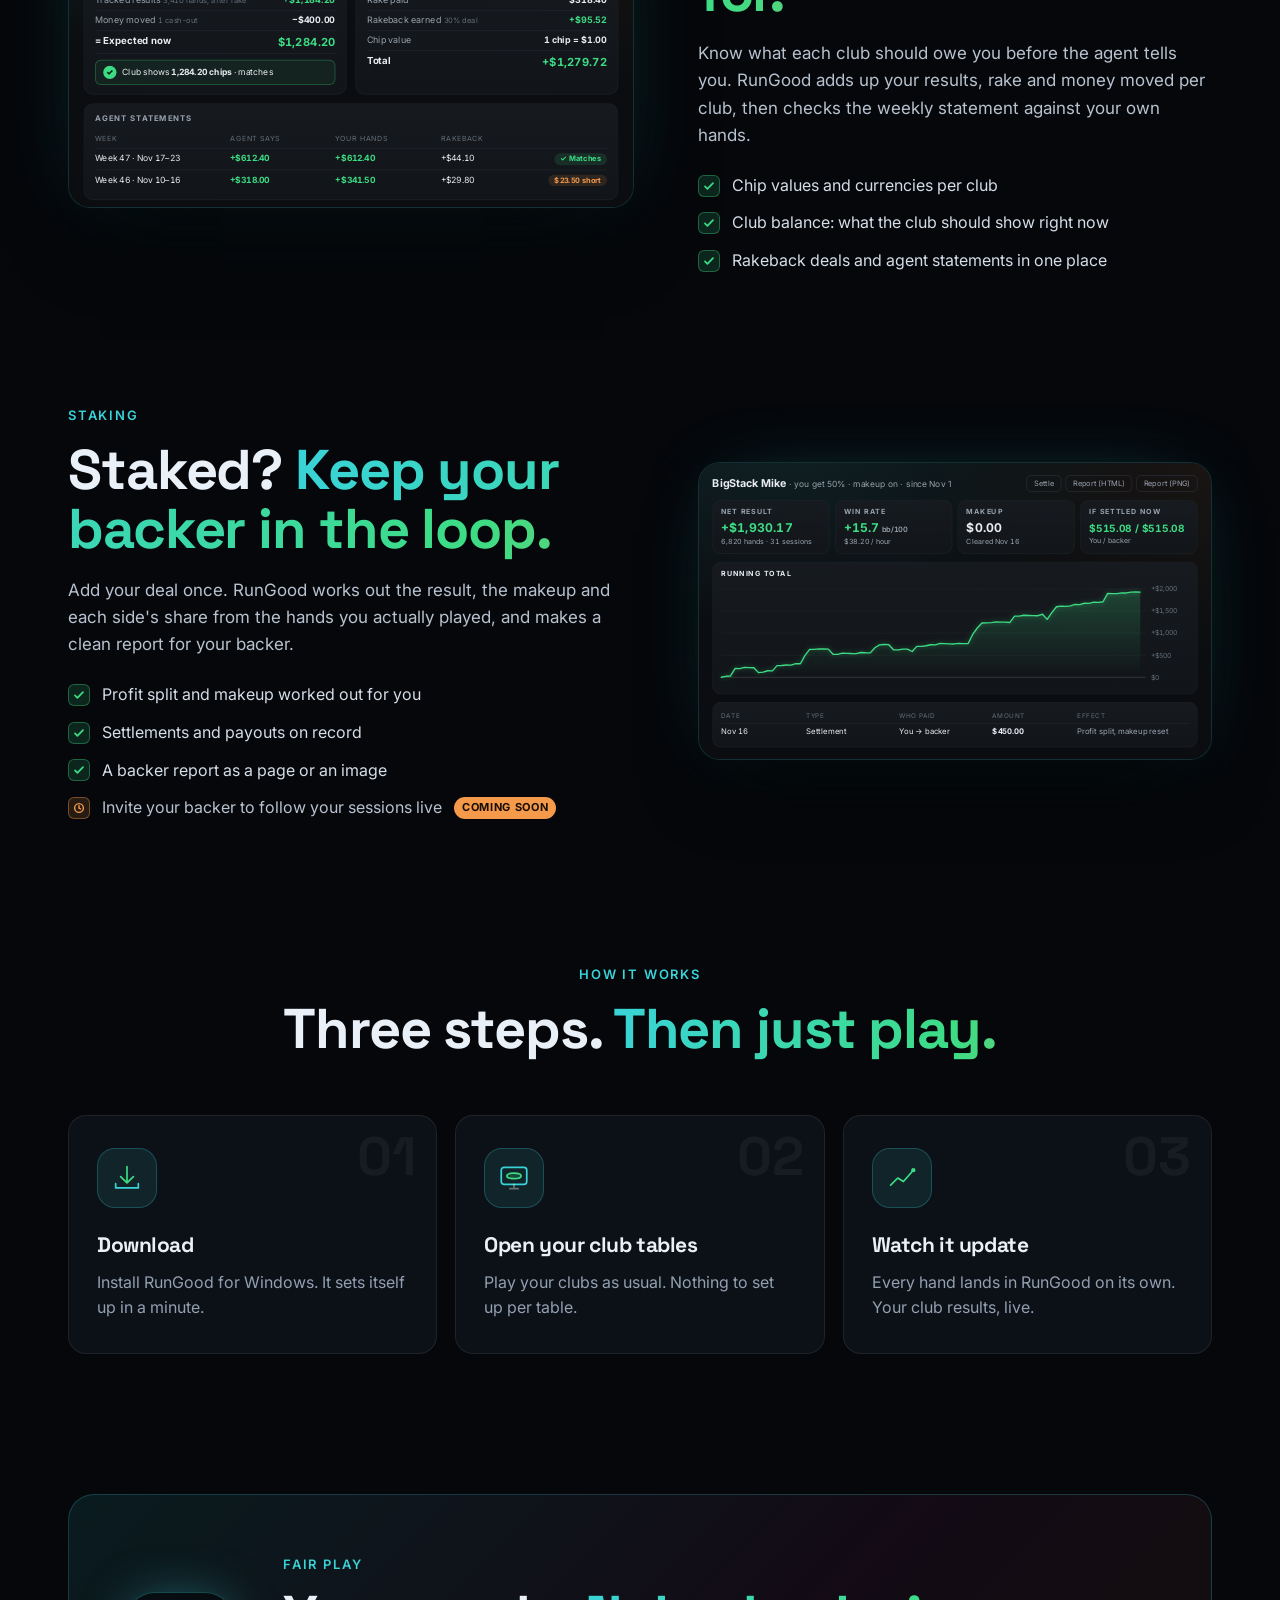
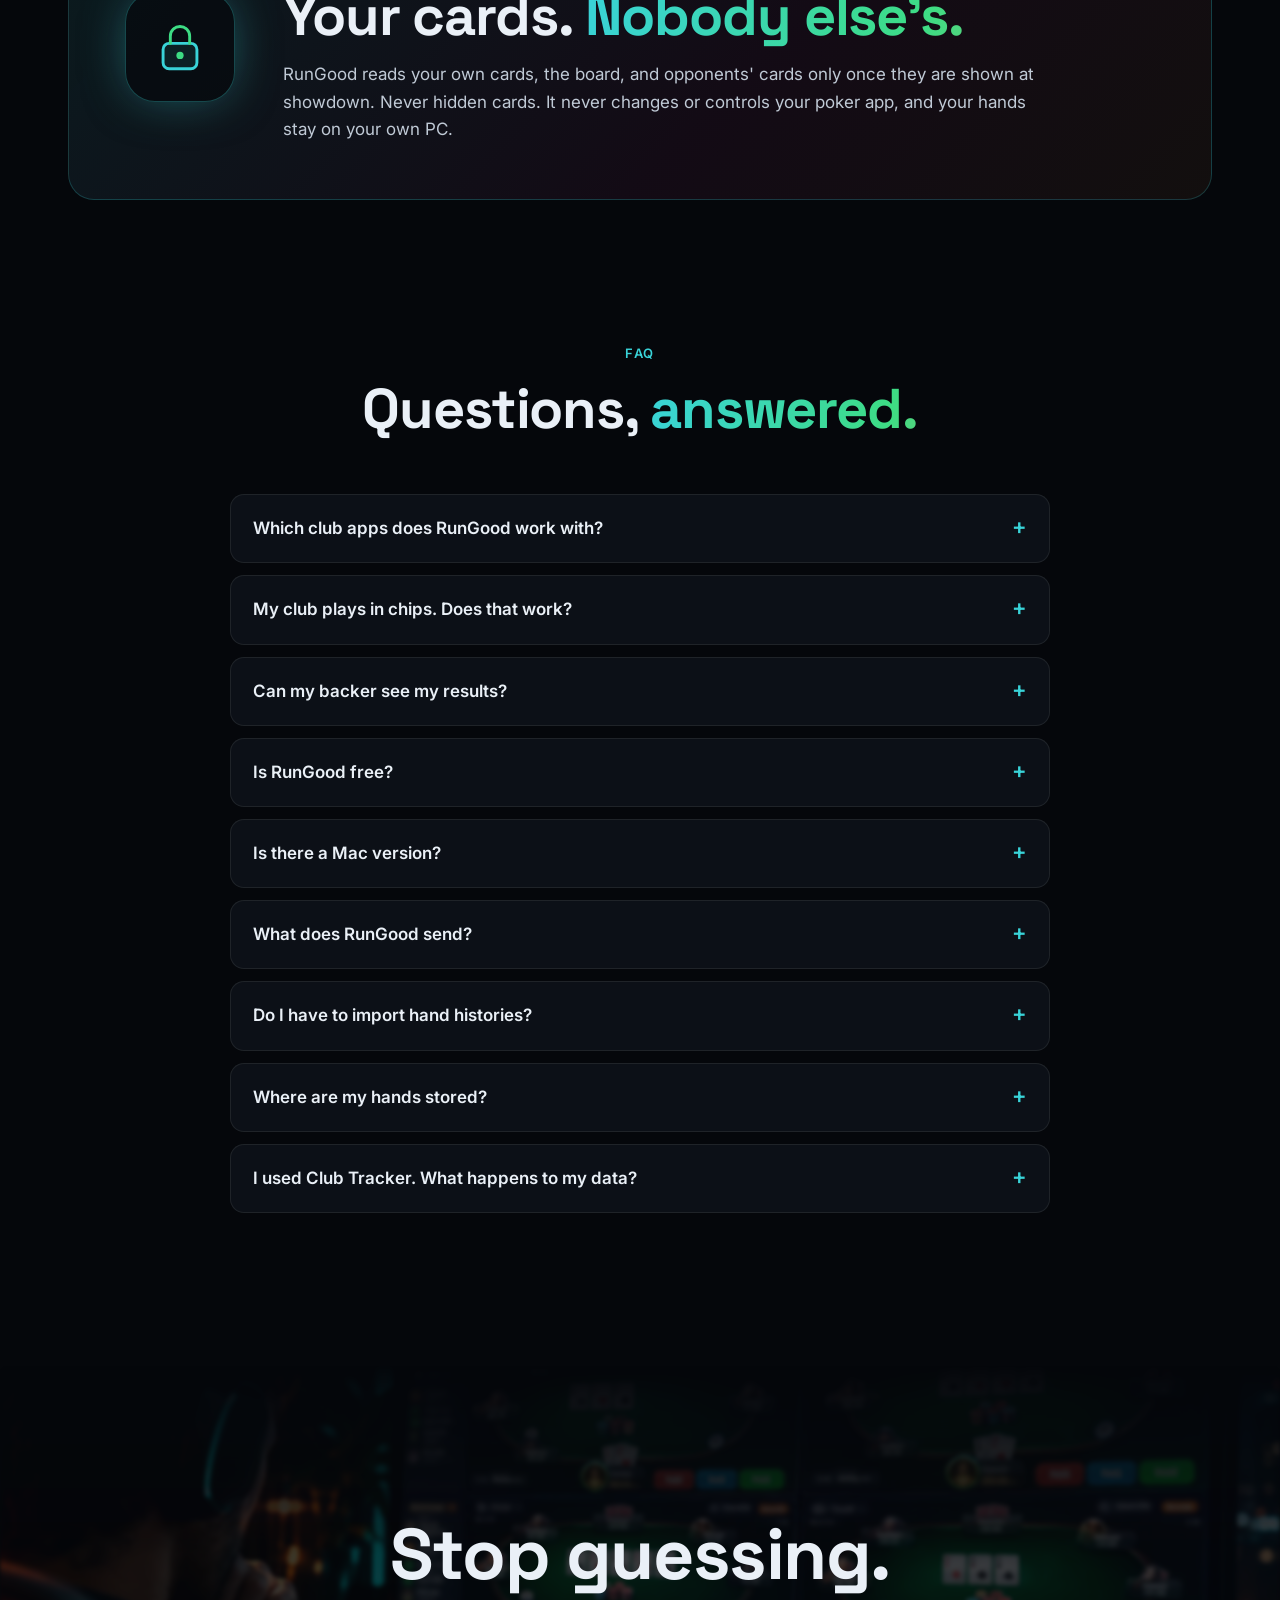
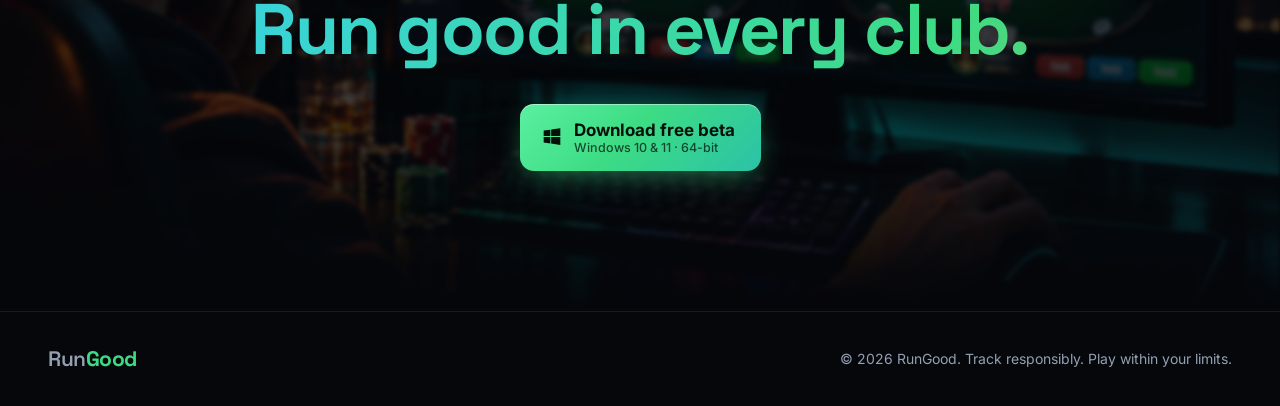
==== commit 7fae8d23: "Count visits and downloads (no cookies); FAQ: what RunGood sends Co-Authored-By: Claude Opus 5.5 <no" ====
--- a/index.html
+++ b/index.html
@@ -222,6 +222,7 @@
     <details class="reveal"><summary>Can my backer see my results?</summary><p>Yes. RunGood makes a report for your backer as a page or an image, with your results, graph, sessions and settlements. An invite so your backer can follow your sessions live is coming soon.</p></details>
     <details class="reveal"><summary>Is RunGood free?</summary><p>Yes, free for players during the beta. It is a beta, so some things may still change or break; you can report problems right from the app.</p></details>
     <details class="reveal"><summary>Is there a Mac version?</summary><p>Not yet. RunGood runs on Windows 10 and 11 (64-bit).</p></details>
+    <details class="reveal"><summary>What does RunGood send?</summary><p>Your hands, results and passwords stay on your PC. The app sends which screens and buttons you use, and problem reports, so we can improve it and help you faster when you write to support. You can switch both off in Settings &rarr; Data. This site counts visits and downloads without cookies.</p></details>
     <details class="reveal"><summary>Do I have to import hand histories?</summary><p>No. RunGood picks up every hand on its own while you play.</p></details>
     <details class="reveal"><summary>Where are my hands stored?</summary><p>On your own PC. Turn on automatic daily backups to any folder you like.</p></details>
     <details class="reveal"><summary>I used Club Tracker. What happens to my data?</summary><p>RunGood is the new name for Club Tracker. It updates itself and keeps all your hands, settings and nicknames.</p></details>
@@ -248,5 +249,6 @@
 
 <script src="main.js" defer></script>
 <script src="app.js" defer></script>
+<script>/* visit counter: no cookie, nothing stored on your device (docs/USAGE_STATS_API.md) */(function(){try{var u='https://br-ancient-king-bbmejkd9-support.compute.c-15.us-east-1.aws.neon.tech/api/support/v1/web',b=JSON.stringify({e:'pageview',p:location.pathname,r:document.referrer});if(navigator.sendBeacon)navigator.sendBeacon(u,b);else fetch(u,{method:'POST',body:b,keepalive:true});}catch(e){}})();</script>
 </body>
 </html>
